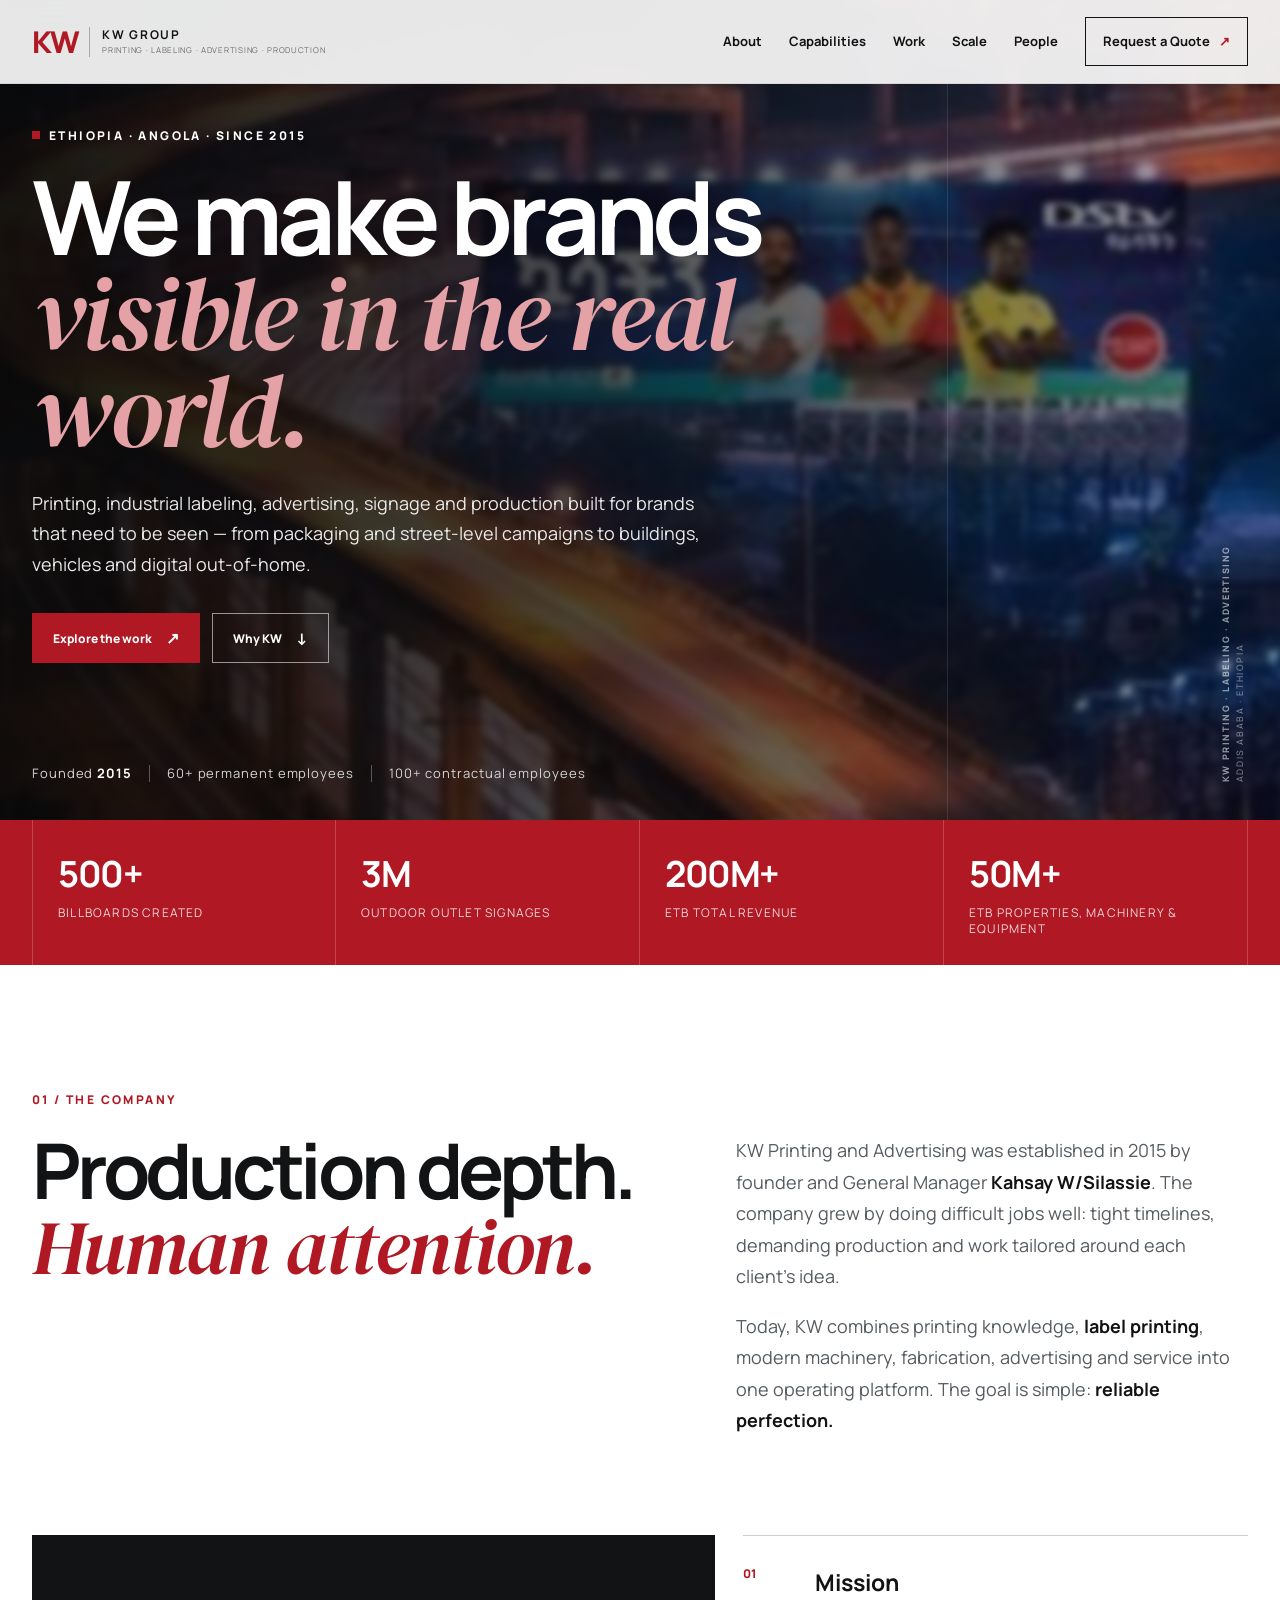
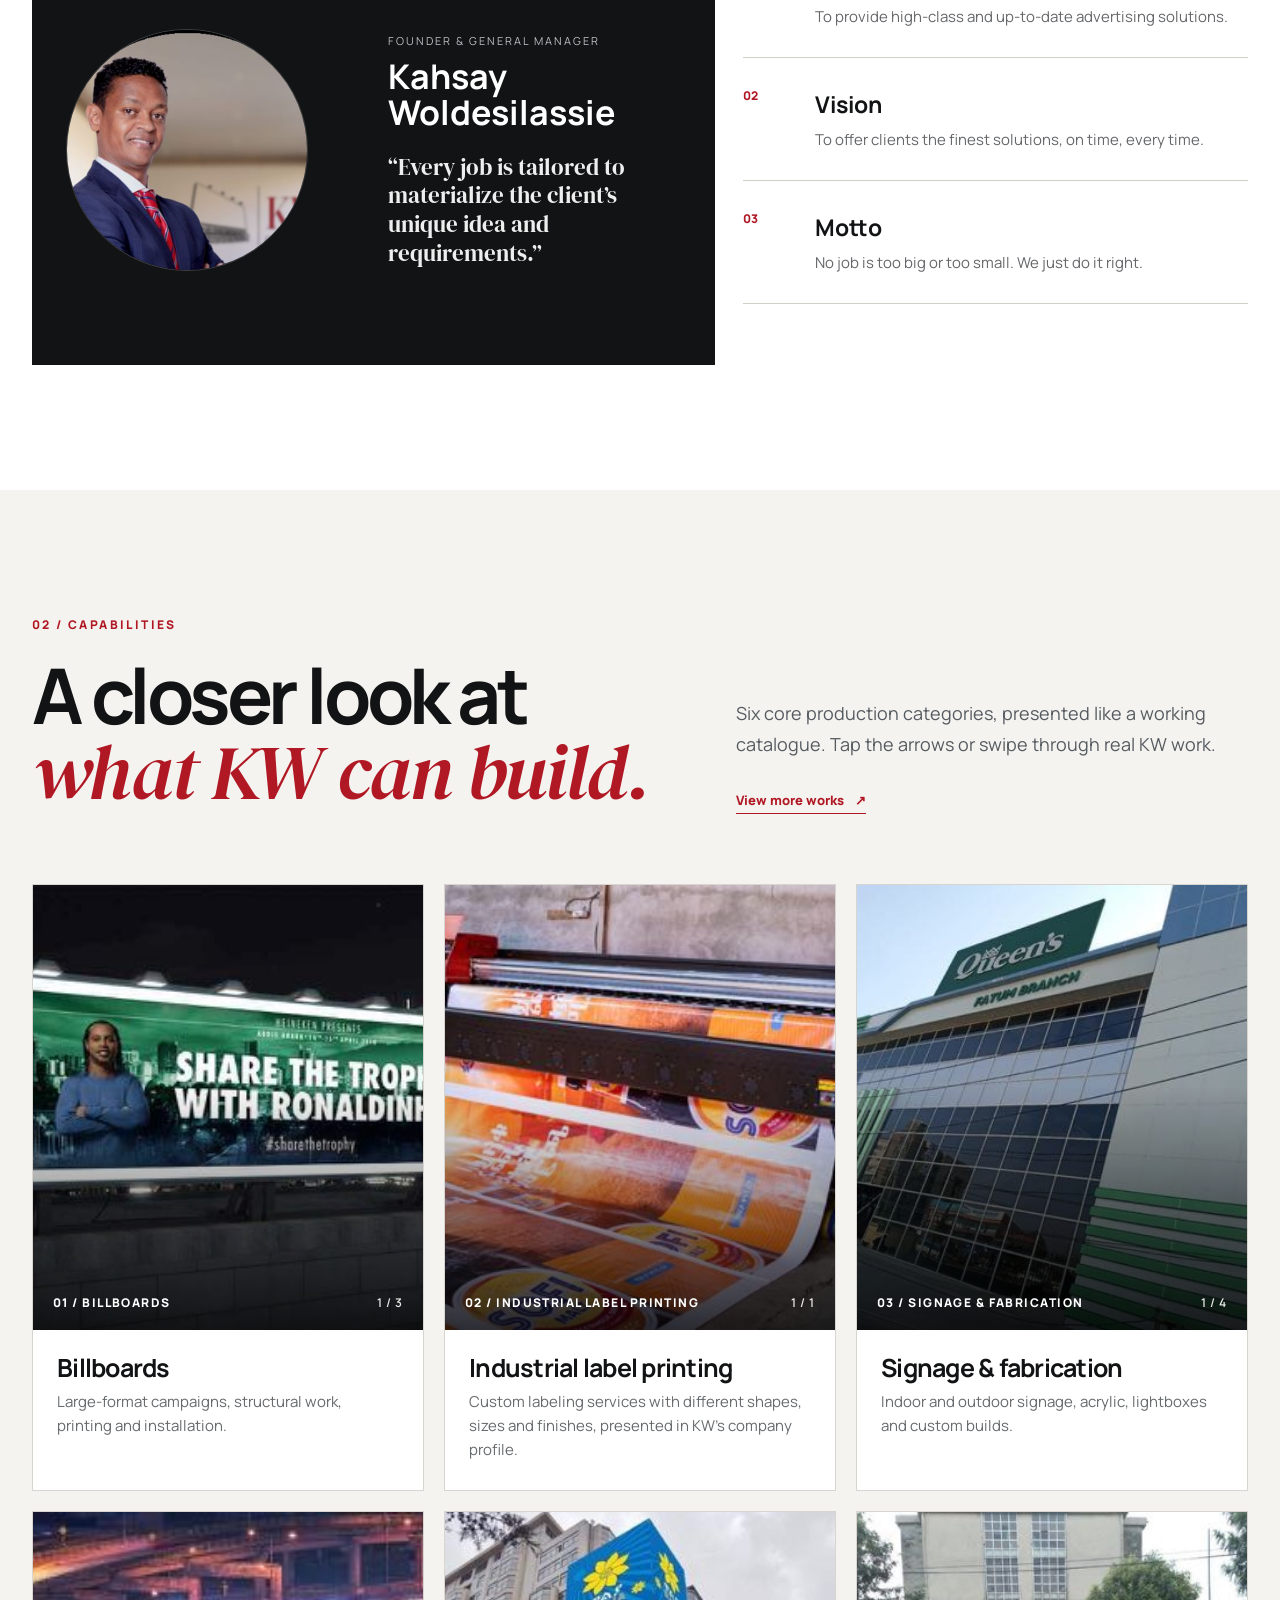
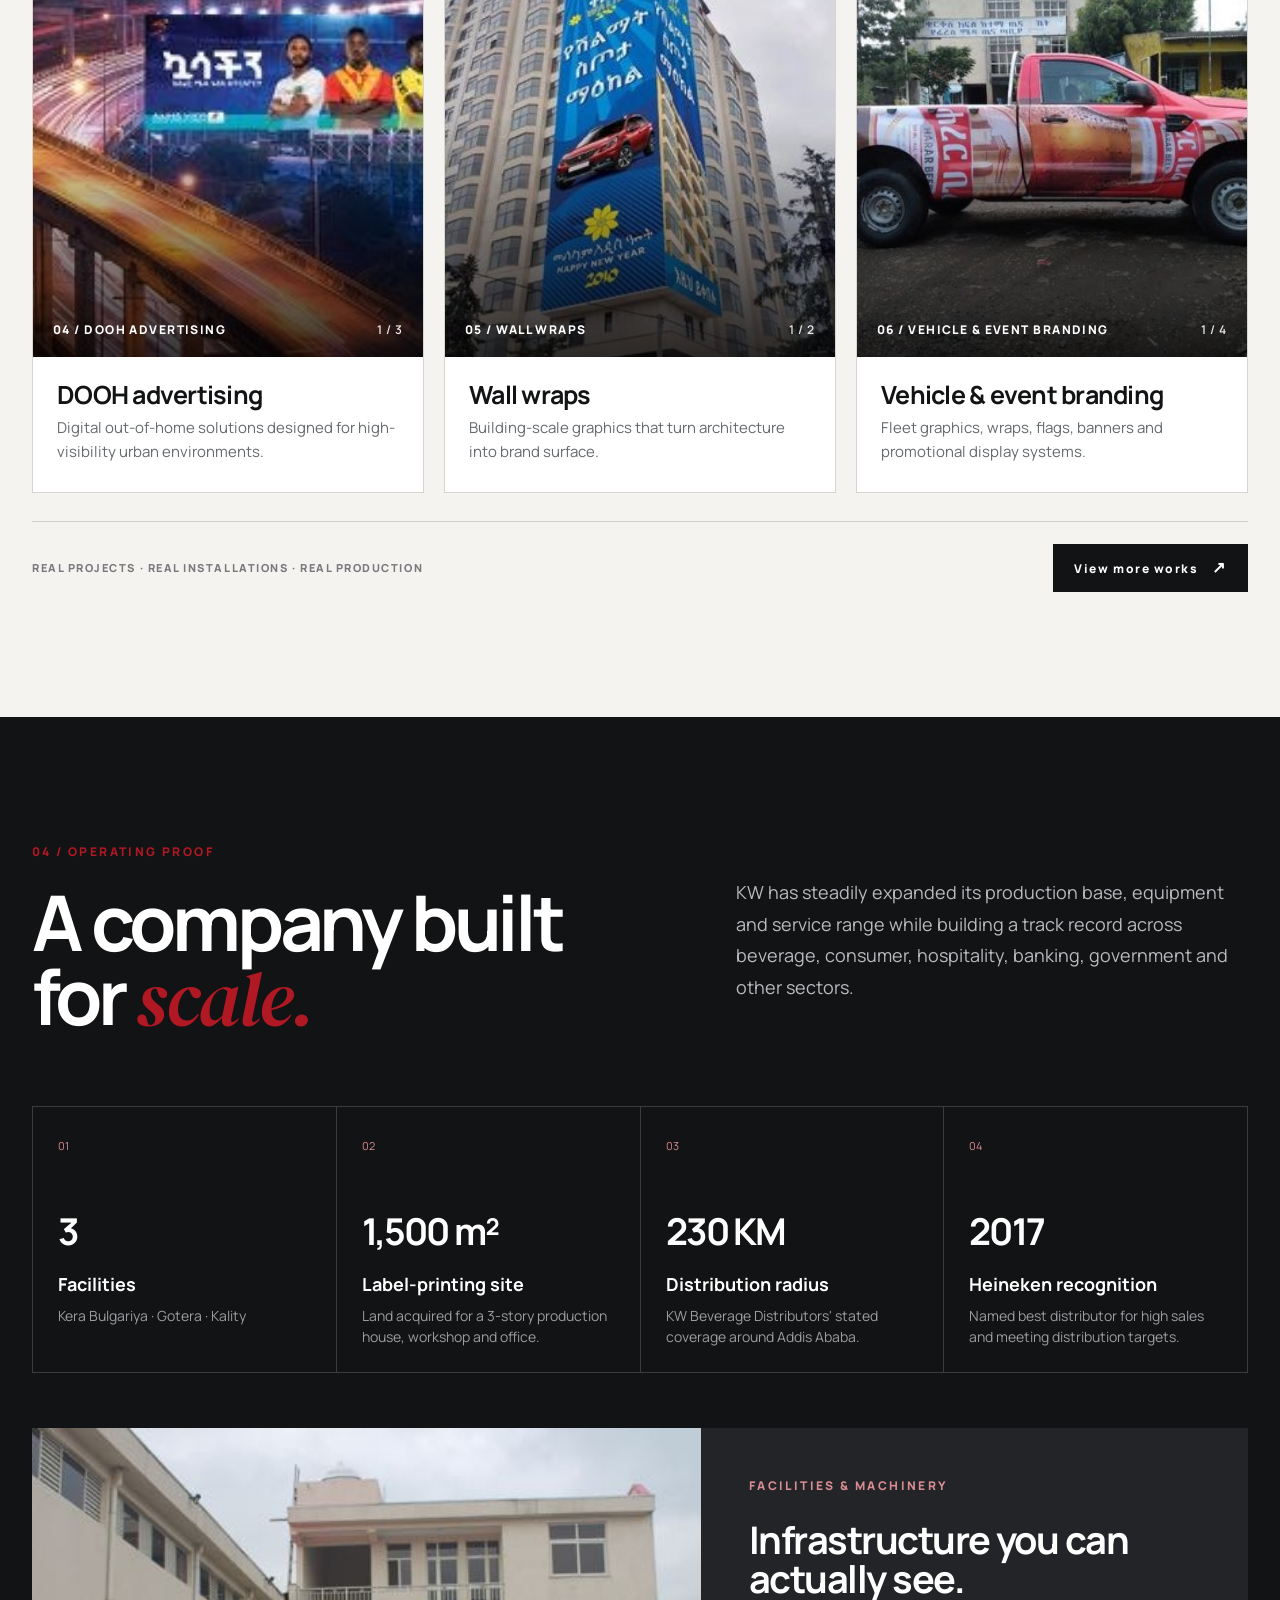
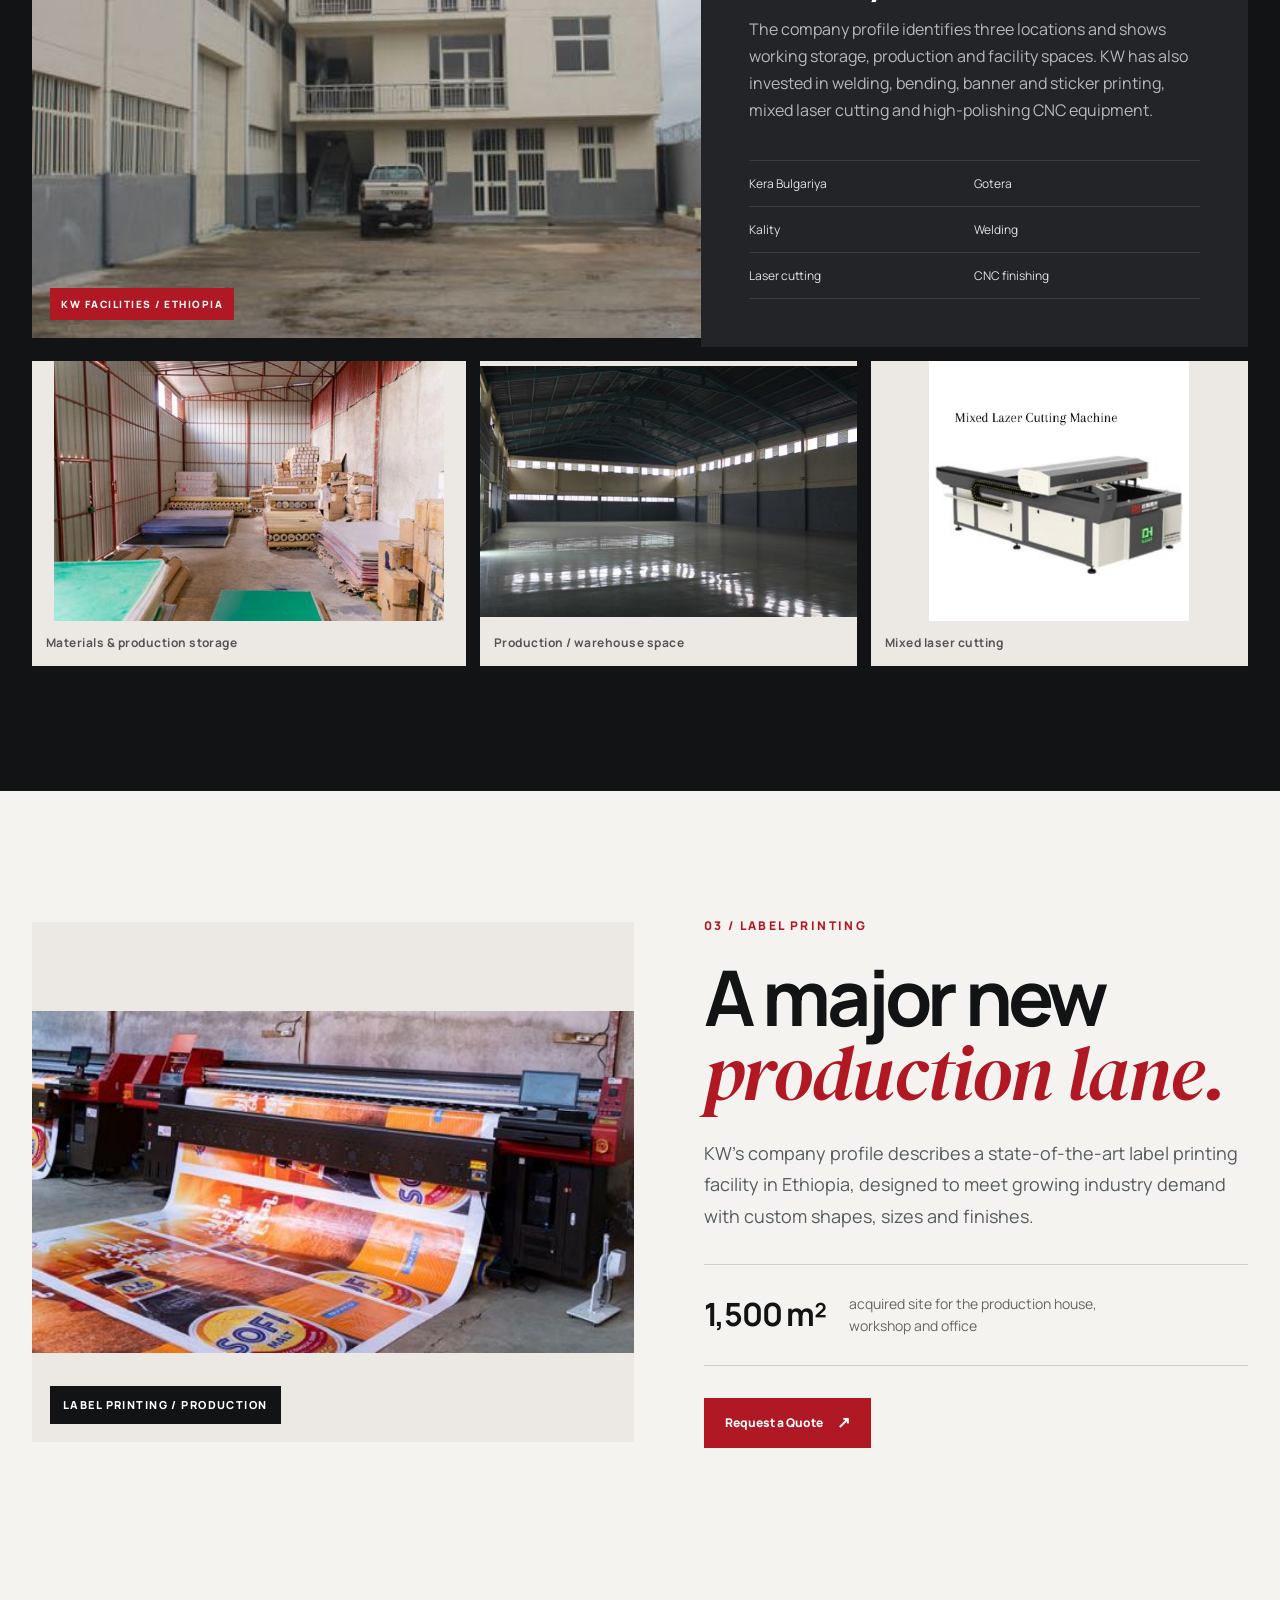
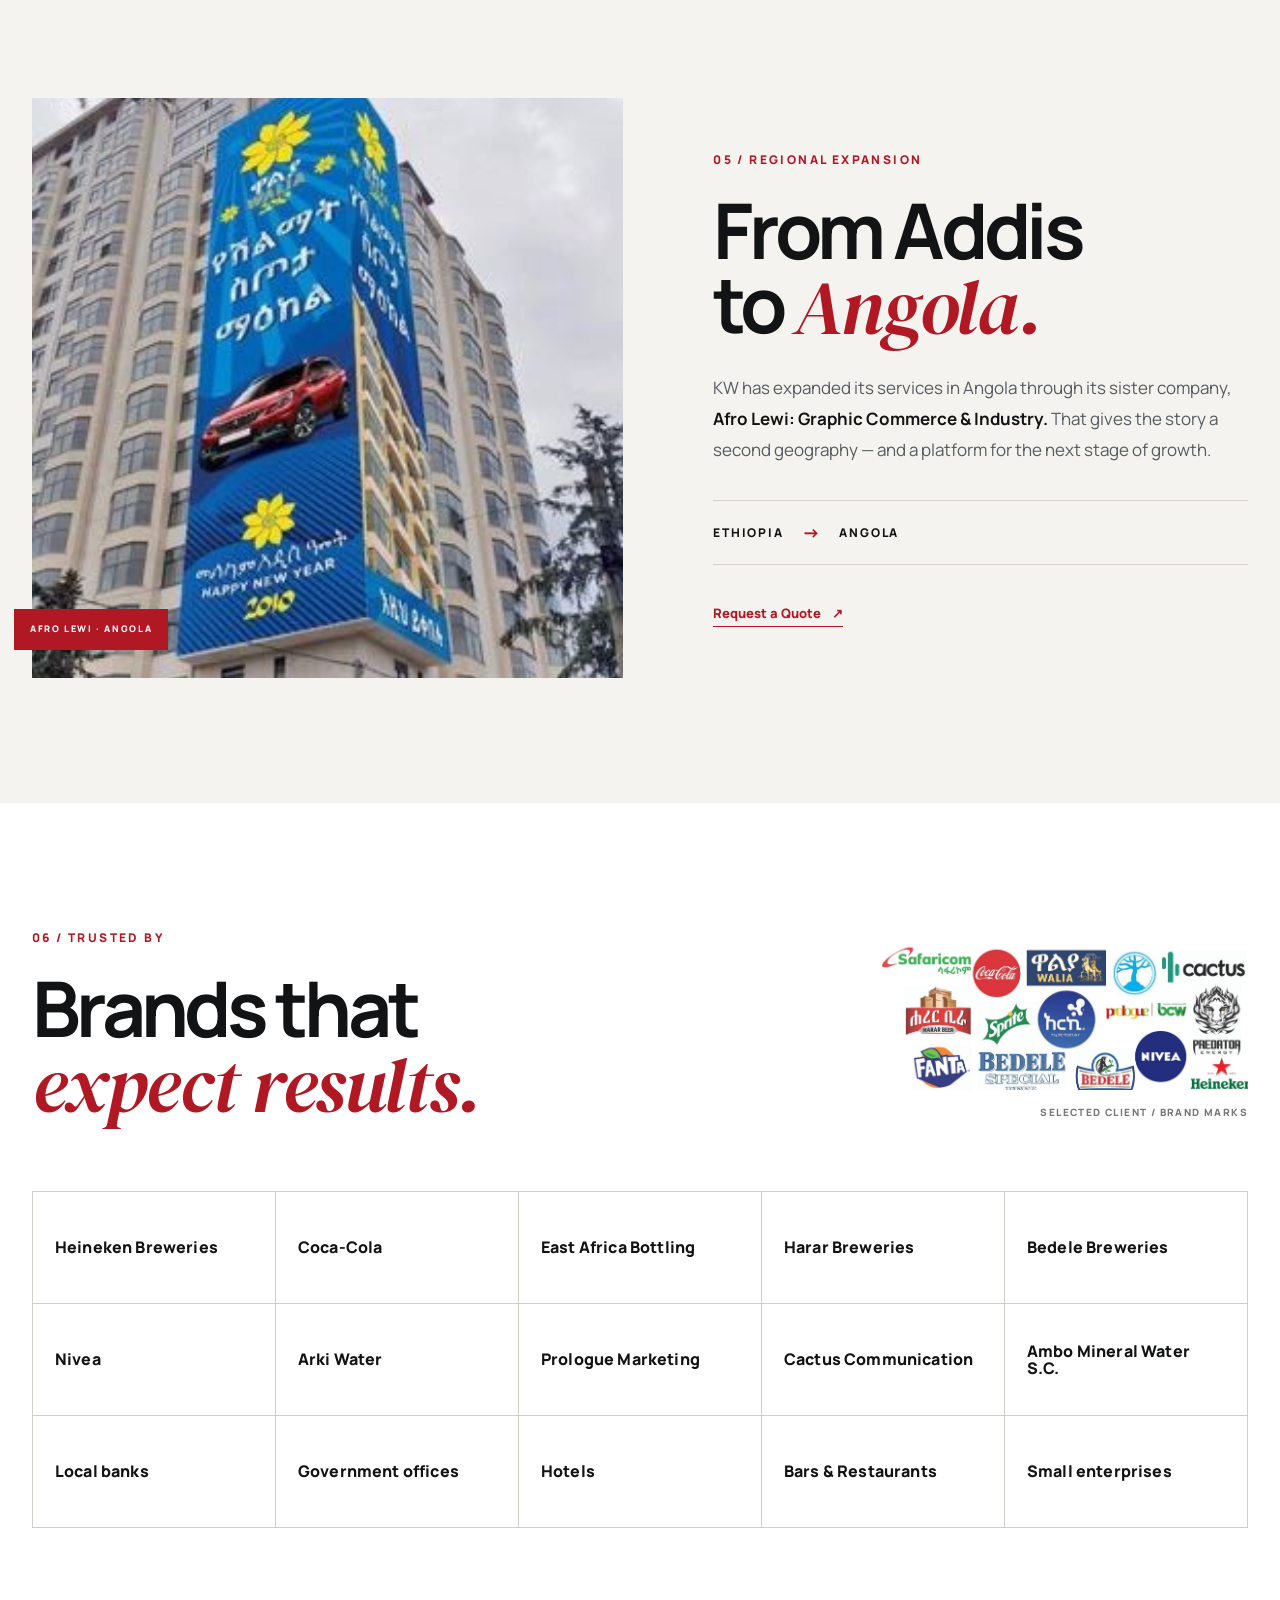
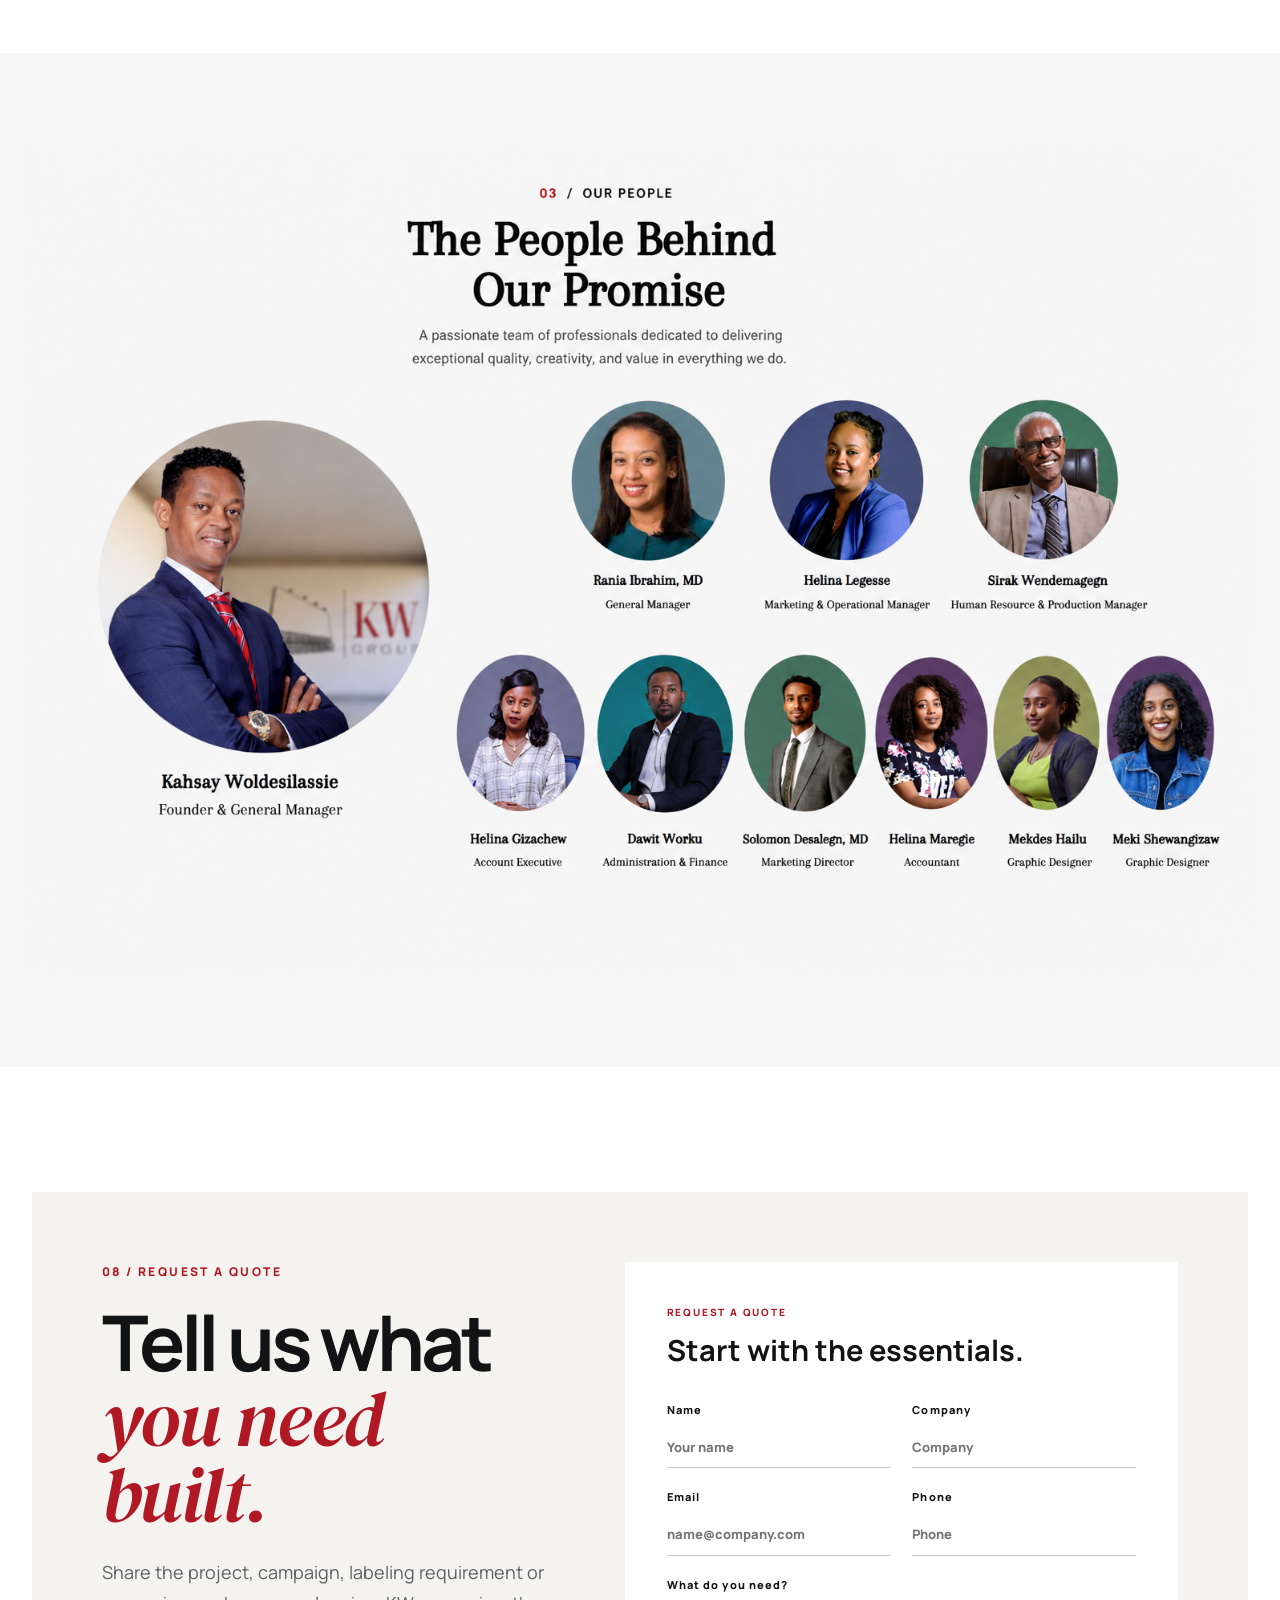
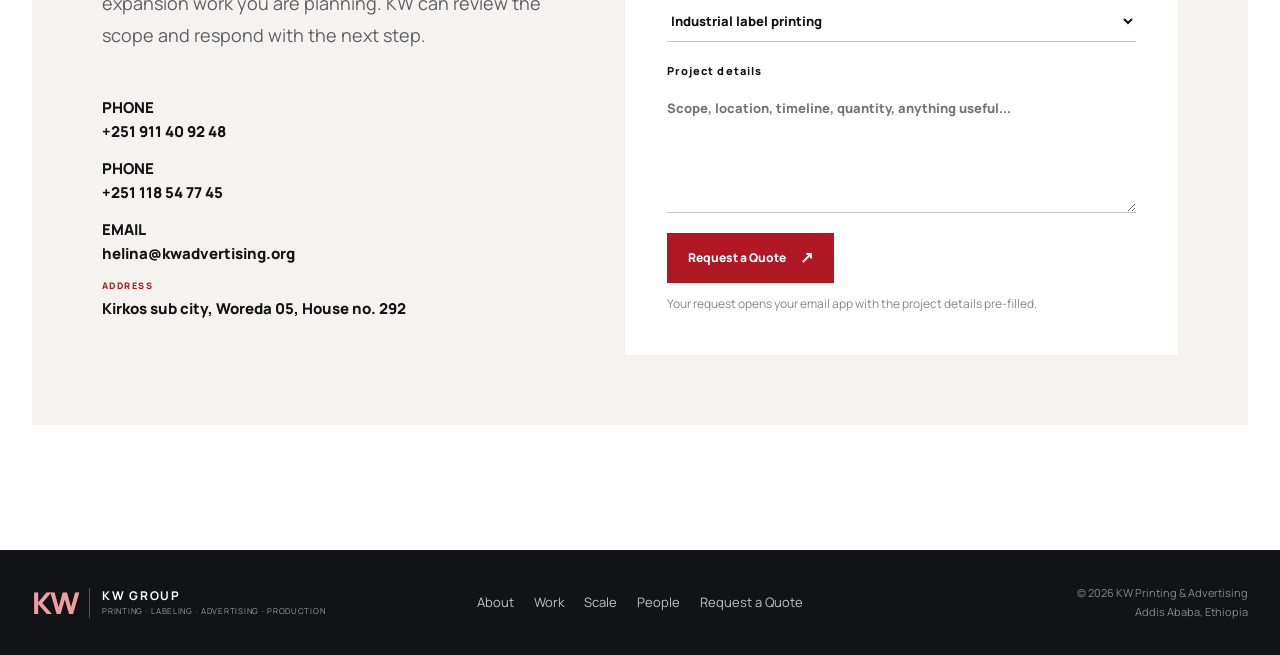
==== index.html @ 27d7ee46 "Add files via upload" ====
<!doctype html>
<html lang="en">
<head>
  <meta charset="utf-8"><meta name="viewport" content="width=device-width,initial-scale=1">
  <meta name="description" content="KW Group — printing, industrial label printing, advertising, signage, DOOH and production solutions since 2015, with operations in Ethiopia and expansion into Angola.">
  <title>KW Group — Printing, Labeling, Advertising & Production</title>
  <link rel="preconnect" href="https://fonts.googleapis.com"><link rel="preconnect" href="https://fonts.gstatic.com" crossorigin>
  <link href="https://fonts.googleapis.com/css2?family=DM+Serif+Display:ital@0;1&family=Manrope:wght@400;500;600;700;800&display=swap" rel="stylesheet">
  <link rel="stylesheet" href="styles.css">
</head>
<body>
<a class="skip" href="#main">Skip to content</a>
<header class="header" id="header"><div class="container header-inner">
  <a class="brand" href="#top" aria-label="KW Group home"><span class="brand-mark">KW</span><span class="brand-word"><b>KW GROUP</b><small>PRINTING · LABELING · ADVERTISING · PRODUCTION</small></span></a>
  <button class="menu-toggle" type="button" aria-label="Open menu" aria-expanded="false"><span></span><span></span></button>
  <nav class="nav" aria-label="Primary navigation"><a href="#about">About</a><a href="#services">Capabilities</a><a href="works.html">Work</a><a href="#scale">Scale</a><a href="#team">People</a><a href="#contact" class="nav-cta">Request a Quote <span>↗</span></a></nav>
</div></header>
<main id="main">
<section class="hero" id="top">
  <div class="hero-media"><img src="assets/images/portfolio/dooh-24-01.jpg" alt="KW digital out-of-home advertising installation"></div><div class="hero-shade"></div><div class="hero-lines" aria-hidden="true"></div>
  <div class="container hero-content"><div class="hero-kicker"><span class="red-dot"></span> ETHIOPIA · ANGOLA · SINCE 2015</div>
    <h1>We make brands<br><em>visible in the real world.</em></h1>
    <p class="hero-copy">Printing, industrial labeling, advertising, signage and production built for brands that need to be seen — from packaging and street-level campaigns to buildings, vehicles and digital out-of-home.</p>
    <div class="hero-actions"><a class="button button-red" href="works.html">Explore the work <span>↗</span></a><a class="button button-line" href="#about">Why KW <span>↓</span></a></div>
    <div class="hero-proof"><span>Founded <b>2015</b></span><i></i><span>60+ permanent employees</span><i></i><span>100+ contractual employees</span></div>
  </div><div class="hero-side-note">KW PRINTING · LABELING · ADVERTISING<br><span>ADDIS ABABA · ETHIOPIA</span></div>
</section>
<section class="trust-strip"><div class="container trust-grid"><div><strong>500+</strong><span>billboards created</span></div><div><strong>3M</strong><span>outdoor outlet signages</span></div><div><strong>200M+</strong><span>ETB total revenue</span></div><div><strong>50M+</strong><span>ETB properties, machinery & equipment</span></div></div></section>
<section class="section about" id="about"><div class="container">
  <div class="section-intro"><div><p class="eyebrow">01 / THE COMPANY</p><h2>Production depth.<br><em>Human attention.</em></h2></div><div class="intro-copy"><p>KW Printing and Advertising was established in 2015 by founder and General Manager <b>Kahsay W/Silassie</b>. The company grew by doing difficult jobs well: tight timelines, demanding production and work tailored around each client's idea.</p><p>Today, KW combines printing knowledge, <b>label printing</b>, modern machinery, fabrication, advertising and service into one operating platform. The goal is simple: <b>reliable perfection.</b></p></div></div>
  <div class="about-grid"><article class="founder-card"><div class="portrait-wrap founder-portrait"><img src="assets/images/team/kahsay-woldesilassie.jpg" alt="Kahsay Woldesilassie, Founder and General Manager"></div><div class="founder-meta"><span>FOUNDER & GENERAL MANAGER</span><h3>Kahsay Woldesilassie</h3><p>“Every job is tailored to materialize the client’s unique idea and requirements.”</p></div></article>
    <div class="principles"><div class="principle"><span>01</span><div><h3>Mission</h3><p>To provide high-class and up-to-date advertising solutions.</p></div></div><div class="principle"><span>02</span><div><h3>Vision</h3><p>To offer clients the finest solutions, on time, every time.</p></div></div><div class="principle"><span>03</span><div><h3>Motto</h3><p>No job is too big or too small. We just do it right.</p></div></div></div>
  </div>
</div></section>
<section class="section capabilities" id="services"><div class="container">
  <div class="section-intro"><div><p class="eyebrow">02 / CAPABILITIES</p><h2>A closer look at<br><em>what KW can build.</em></h2></div><div class="intro-copy catalog-intro"><p>Six core production categories, presented like a working catalogue. Tap the arrows or swipe through real KW work.</p><a class="text-link" href="works.html">View more works <span>↗</span></a></div></div>
  <div class="catalog-grid" id="catalog-grid"></div><div class="catalog-footer"><span>REAL PROJECTS · REAL INSTALLATIONS · REAL PRODUCTION</span><a class="button button-dark" href="works.html">View more works <span>↗</span></a></div>
</div></section>
<section class="section proof" id="scale"><div class="container">
  <div class="proof-top"><div><p class="eyebrow">04 / OPERATING PROOF</p><h2>A company built<br>for <em>scale.</em></h2></div><p class="proof-lead">KW has steadily expanded its production base, equipment and service range while building a track record across beverage, consumer, hospitality, banking, government and other sectors.</p></div>
  <div class="proof-grid"><article class="proof-card"><span>01</span><strong>3</strong><h3>Facilities</h3><p>Kera Bulgariya · Gotera · Kality</p></article><article class="proof-card"><span>02</span><strong>1,500 m²</strong><h3>Label-printing site</h3><p>Land acquired for a 3-story production house, workshop and office.</p></article><article class="proof-card"><span>03</span><strong>230 KM</strong><h3>Distribution radius</h3><p>KW Beverage Distributors' stated coverage around Addis Ababa.</p></article><article class="proof-card"><span>04</span><strong>2017</strong><h3>Heineken recognition</h3><p>Named best distributor for high sales and meeting distribution targets.</p></article></div>
  <div class="facility-showcase"><div class="facility-main"><img src="assets/images/source_clean/facility-building.jpg" alt="KW facility building"><div class="image-label">KW FACILITIES / ETHIOPIA</div></div><div class="facility-copy"><p class="eyebrow">FACILITIES & MACHINERY</p><h3>Infrastructure you can actually see.</h3><p>The company profile identifies three locations and shows working storage, production and facility spaces. KW has also invested in welding, bending, banner and sticker printing, mixed laser cutting and high-polishing CNC equipment.</p><div class="machine-list"><span>Kera Bulgariya</span><span>Gotera</span><span>Kality</span><span>Welding</span><span>Laser cutting</span><span>CNC finishing</span></div></div></div>
  <div class="facility-gallery"><figure><img src="assets/images/source_clean/facility-materials.jpg" alt="KW facility materials and production storage"><figcaption>Materials & production storage</figcaption></figure><figure><img src="assets/images/source_clean/facility-warehouse.jpg" alt="KW production warehouse interior"><figcaption>Production / warehouse space</figcaption></figure><figure><img src="assets/images/facilities/machine-5.jpg" alt="KW mixed laser cutting machine"><figcaption>Mixed laser cutting</figcaption></figure></div>
</div></section>
<section class="section label-feature"><div class="container label-feature-grid"><div class="label-image"><img src="assets/images/source_clean/label-printing.jpg" alt="Label printing production shown in KW company profile"><span>LABEL PRINTING / PRODUCTION</span></div><div class="label-copy"><p class="eyebrow">03 / LABEL PRINTING</p><h2>A major new<br><em>production lane.</em></h2><p>KW's company profile describes a state-of-the-art label printing facility in Ethiopia, designed to meet growing industry demand with custom shapes, sizes and finishes.</p><div class="label-proof"><strong>1,500 m²</strong><span>acquired site for the production house, workshop and office</span></div><a class="button button-red" href="#contact">Request a Quote <span>↗</span></a></div></div></section>
<section class="section expansion"><div class="container expansion-grid"><div class="expansion-image"><img src="assets/images/portfolio/wall-wrap-20-01.jpg" alt="Large-scale branded building installation"><span class="floating-tag">AFRO LEWI · ANGOLA</span></div><div class="expansion-copy"><p class="eyebrow">05 / REGIONAL EXPANSION</p><h2>From Addis<br>to <em>Angola.</em></h2><p>KW has expanded its services in Angola through its sister company, <b>Afro Lewi: Graphic Commerce & Industry.</b> That gives the story a second geography — and a platform for the next stage of growth.</p><div class="expansion-line"><span>ETHIOPIA</span><i>→</i><span>ANGOLA</span></div><a class="text-link" href="#contact">Request a Quote <span>↗</span></a></div></div></section>
<section class="section clients"><div class="container"><div class="client-head"><div><p class="eyebrow">06 / TRUSTED BY</p><h2>Brands that<br><em>expect results.</em></h2></div><div class="client-head-logos"><img src="assets/images/source/client-logos.jpg" alt="Selected client logos reproduced from KW company profile"><span>SELECTED CLIENT / BRAND MARKS</span></div></div><div class="client-grid"><span>Heineken Breweries</span><span>Coca-Cola</span><span>East Africa Bottling</span><span>Harar Breweries</span><span>Bedele Breweries</span><span>Nivea</span><span>Arki Water</span><span>Prologue Marketing</span><span>Cactus Communication</span><span>Ambo Mineral Water S.C.</span><span>Local banks</span><span>Government offices</span><span>Hotels</span><span>Bars & Restaurants</span><span>Small enterprises</span></div></div></section>
<section class="section team team-exact" id="team"><div class="container"><div class="team-exact-frame"><img src="assets/images/our-people-exact.png" alt="Our People Behind Our Promise — Kahsay Woldesilassie, Rania Ibrahim, Helina Legesse, Sirak Wendemagegn, Helina Gizachew, Dawit Worku, Solomon Desalegn, Helina Maregie, Mekdes Hailu and Meki Shewangizaw with their roles." loading="lazy"></div><div class="sr-only"><h2>Our People Behind Our Promise</h2><p>A passionate team of professionals dedicated to delivering exceptional quality, creativity, and value in everything we do.</p><ul><li>Kahsay Woldesilassie — Founder &amp; General Manager</li><li>Rania Ibrahim, MD — General Manager</li><li>Helina Legesse — Marketing &amp; Operational Manager</li><li>Sirak Wendemagegn — Human Resource &amp; Production Manager</li><li>Helina Gizachew — Account Executive</li><li>Dawit Worku — Administration &amp; Finance</li><li>Solomon Desalegn, MD — Marketing Director</li><li>Helina Maregie — Accountant</li><li>Mekdes Hailu — Graphic Designer</li><li>Meki Shewangizaw — Graphic Designer</li></ul></div></div></section>
<section class="section contact" id="contact"><div class="container contact-panel"><div class="contact-copy"><p class="eyebrow">08 / REQUEST A QUOTE</p><h2>Tell us what<br><em>you need built.</em></h2><p>Share the project, campaign, labeling requirement or expansion work you are planning. KW can review the scope and respond with the next step.</p><div class="contact-details"><a href="tel:+251911409248"><span>PHONE</span>+251 911 40 92 48</a><a href="tel:+251118547745"><span>PHONE</span>+251 118 54 77 45</a><a href="mailto:helina@kwadvertising.org"><span>EMAIL</span>helina@kwadvertising.org</a><span><span>ADDRESS</span>Kirkos sub city, Woreda 05, House no. 292</span></div></div>
<form id="quote-form"><div class="form-title"><span>REQUEST A QUOTE</span><strong>Start with the essentials.</strong></div><div class="form-row"><label>Name<input name="name" required autocomplete="name" placeholder="Your name"></label><label>Company<input name="company" placeholder="Company"></label></div><div class="form-row"><label>Email<input type="email" name="email" required autocomplete="email" placeholder="name@company.com"></label><label>Phone<input name="phone" placeholder="Phone"></label></div><label>What do you need?<select name="service"><option>Industrial label printing</option><option>Billboard / large-format campaign</option><option>Signage / fabrication</option><option>Vehicle branding</option><option>DOOH advertising</option><option>Event / promotional branding</option><option>Other</option></select></label><label>Project details<textarea name="message" required rows="5" placeholder="Scope, location, timeline, quantity, anything useful..."></textarea></label><button class="button button-red" type="submit">Request a Quote <span>↗</span></button><p class="form-note">Your request opens your email app with the project details pre-filled.</p></form>
</div></section>
</main>
<footer class="footer"><div class="container footer-inner"><a class="brand" href="#top"><span class="brand-mark">KW</span><span class="brand-word"><b>KW GROUP</b><small>PRINTING · LABELING · ADVERTISING · PRODUCTION</small></span></a><div class="footer-links"><a href="#about">About</a><a href="works.html">Work</a><a href="#scale">Scale</a><a href="#team">People</a><a href="#contact">Request a Quote</a></div><div class="footer-note">© <span id="year"></span> KW Printing & Advertising<br>Addis Ababa, Ethiopia</div></div></footer>
<div class="lightbox" id="lightbox" aria-hidden="true"><button type="button" aria-label="Close image">×</button><img alt=""></div><script src="script.js"></script>
</body></html>
---- styles.css ----
:root{--red:#b01824;--red-dark:#850f18;--ink:#121314;--ink-2:#1b1d20;--paper:#f5f3f0;--paper-2:#ece9e5;--white:#fff;--muted:#73757a;--line:#d9d6d1;--serif:'DM Serif Display',Georgia,serif;--sans:'Manrope',Arial,sans-serif;--max:1240px;--ease:cubic-bezier(.2,.75,.25,1)}*{box-sizing:border-box}html{scroll-behavior:smooth}body{margin:0;color:var(--ink);font-family:var(--sans);background:#fff;line-height:1.6;-webkit-font-smoothing:antialiased}body.lock{overflow:hidden}a{text-decoration:none;color:inherit}button,input,textarea,select{font:inherit}img{display:block;width:100%;max-width:100%}.container{width:min(var(--max),calc(100% - 64px));margin:auto}.skip{position:fixed;left:12px;top:12px;background:#fff;color:#111;padding:10px 14px;z-index:1000;transform:translateY(-150%)}.skip:focus{transform:none}.header{position:fixed;z-index:100;inset:0 0 auto;height:84px;background:rgba(255,255,255,.9);backdrop-filter:blur(18px);border-bottom:1px solid rgba(18,19,20,.08);transition:.3s}.header.scrolled{box-shadow:0 12px 40px rgba(0,0,0,.07)}.header-inner{height:100%;display:flex;align-items:center;justify-content:space-between}.brand{display:flex;align-items:center;gap:12px}.brand-mark{font-size:30px;font-weight:800;letter-spacing:-.08em;color:var(--red);padding-right:12px;border-right:1px solid #aaa;line-height:1}.brand-word{display:flex;flex-direction:column;line-height:1.05;gap:5px}.brand-word b{font-size:11px;letter-spacing:.14em}.brand-word small{font-size:7px;letter-spacing:.11em;color:#6b6d70}.nav{display:flex;align-items:center;gap:27px;font-size:12px;font-weight:700}.nav a{transition:.2s}.nav a:hover{color:var(--red)}.nav-cta{border:1px solid var(--ink);padding:12px 15px}.nav-cta span{color:var(--red);margin-left:6px}.menu-toggle{display:none;border:0;background:transparent;width:40px;height:40px;position:relative}.menu-toggle span{position:absolute;width:23px;height:2px;background:var(--ink);left:8px;transition:.25s}.menu-toggle span:first-child{top:15px}.menu-toggle span:last-child{top:23px}.menu-toggle.open span:first-child{transform:translateY(4px) rotate(45deg)}.menu-toggle.open span:last-child{transform:translateY(-4px) rotate(-45deg)}
.hero{min-height:820px;position:relative;color:#fff;display:flex;align-items:center;overflow:hidden;background:#111}.hero-media,.hero-shade,.hero-lines{position:absolute;inset:0}.hero-media img{height:100%;object-fit:cover;object-position:center}.hero-shade{background:linear-gradient(90deg,rgba(7,8,9,.9) 0%,rgba(7,8,9,.65) 45%,rgba(7,8,9,.22) 100%)}.hero-lines{opacity:.2;background:linear-gradient(90deg,transparent 0 74%,rgba(255,255,255,.5) 74% 74.1%,transparent 74.1%)}.hero-content{position:relative;padding-top:90px}.hero-kicker,.eyebrow{font-size:10px;font-weight:800;letter-spacing:.2em}.hero-kicker{display:flex;align-items:center;gap:9px;margin-bottom:24px}.red-dot{width:8px;height:8px;background:var(--red);display:inline-block}.hero h1{font-size:clamp(58px,8vw,112px);letter-spacing:-.055em;line-height:.92;max-width:940px;margin:0}.hero h1 em,.section h2 em{font-family:var(--serif);font-weight:400;color:#e4a1a6;letter-spacing:-.02em}.hero-copy{max-width:650px;font-size:17px;color:#e9e9e9;margin:30px 0 0;line-height:1.7}.hero-actions{display:flex;gap:12px;margin-top:34px}.button{display:inline-flex;align-items:center;justify-content:center;gap:14px;min-height:50px;padding:0 20px;border:1px solid transparent;font-size:12px;font-weight:800;cursor:pointer}.button span{font-size:16px}.button-red{background:var(--red);color:#fff}.button-red:hover{background:var(--red-dark)}.button-line{border-color:rgba(255,255,255,.55);color:#fff}.button-line:hover{border-color:#fff;background:rgba(255,255,255,.08)}.hero-proof{display:flex;align-items:center;gap:17px;margin-top:100px;font-size:10px;letter-spacing:.07em;color:#d5d5d5}.hero-proof b{color:#fff}.hero-proof i{width:1px;height:17px;background:rgba(255,255,255,.3)}.hero-side-note{position:absolute;right:32px;bottom:38px;writing-mode:vertical-rl;transform:rotate(180deg);font-size:9px;letter-spacing:.18em;font-weight:800;opacity:.55}.hero-side-note span{font-weight:500;opacity:.8}.trust-strip{background:var(--red);color:#fff}.trust-grid{display:grid;grid-template-columns:repeat(4,1fr)}.trust-grid>div{padding:25px 25px 27px;border-right:1px solid rgba(255,255,255,.2)}.trust-grid>div:first-child{border-left:1px solid rgba(255,255,255,.2)}.trust-grid strong{display:block;font-size:32px;letter-spacing:-.04em}.trust-grid span{display:block;font-size:9px;text-transform:uppercase;letter-spacing:.1em;color:#f1d7d9;line-height:1.4;margin-top:2px}
.section{padding:125px 0}.section-intro,.work-head,.proof-top,.team-head,.client-head{display:grid;grid-template-columns:1fr .82fr;gap:100px;align-items:start}.eyebrow{color:var(--red);margin:0 0 24px}.section h2{font-size:clamp(48px,6vw,82px);line-height:.96;letter-spacing:-.055em;margin:0}.section h2 em{color:var(--red)}.intro-copy,.section-lead,.work-copy,.proof-lead,.team-head>p,.client-head>p{font-size:16px;color:#555b60;line-height:1.75;max-width:570px;margin:0}.intro-copy p:first-child{margin-top:45px}.intro-copy b{color:var(--ink)}.about{background:#fff}.about-grid{display:grid;grid-template-columns:1.15fr .85fr;gap:28px;margin-top:80px}.founder-card{background:var(--ink);color:#fff;display:grid;grid-template-columns:.9fr 1.1fr;min-height:410px}.portrait-wrap{min-height:100%;overflow:hidden;background:#26292d;display:flex;align-items:center;justify-content:center}.portrait-wrap img{height:100%;object-fit:cover;object-position:center top}.founder-meta{padding:48px 42px;display:flex;flex-direction:column;justify-content:flex-end}.founder-meta>span{font-size:9px;letter-spacing:.18em;color:#b9bdc0}.founder-meta h3{font-size:30px;line-height:1.05;margin:10px 0 22px}.founder-meta p{font-family:var(--serif);font-size:22px;line-height:1.25;color:#eee;margin:0}.principles{border-top:1px solid var(--line)}.principle{display:grid;grid-template-columns:52px 1fr;gap:20px;padding:28px 0;border-bottom:1px solid var(--line)}.principle>span{font-size:11px;color:var(--red);font-weight:800}.principle h3{font-size:22px;margin:0 0 5px}.principle p{margin:0;color:#65676a;font-size:13px;line-height:1.6}
.capabilities{background:var(--paper)}.capability-grid{display:grid;grid-template-columns:repeat(4,1fr);margin-top:70px;border-top:1px solid #d3d0cb;border-left:1px solid #d3d0cb}.cap-card{position:relative;min-height:260px;padding:29px 28px 32px;border-right:1px solid #d3d0cb;border-bottom:1px solid #d3d0cb;background:rgba(255,255,255,.3);transition:transform .3s var(--ease),background .3s}.cap-card:hover{background:#fff;transform:translateY(-4px)}.cap-card.cap-feature{background:#fff}.cap-card.cap-dark{background:var(--ink);color:#fff;border-color:#333}.cap-card.cap-dark p{color:#b8babe}.cap-no{font-size:10px;font-weight:800;color:var(--red)}.cap-card h3{font-size:27px;line-height:1.05;letter-spacing:-.035em;margin:55px 0 15px}.cap-card p{font-size:12px;color:#686a6d;line-height:1.6;max-width:245px}.cap-arrow{position:absolute;right:25px;bottom:23px;color:var(--red);font-size:20px}
.work{background:#fff}.work-head{margin-bottom:45px}.work-copy{padding-top:35px}.work-copy p:first-child{font-weight:800;color:var(--ink);margin:0 0 10px}.work-copy .muted{font-size:12px}.filters{display:flex;gap:7px;flex-wrap:wrap;margin-bottom:26px}.filters button{border:1px solid #d3d0cc;background:#fff;padding:9px 13px;font-size:10px;font-weight:800;cursor:pointer}.filters button.active,.filters button:hover{background:var(--ink);color:#fff;border-color:var(--ink)}.work-grid{display:grid;grid-template-columns:repeat(12,1fr);grid-auto-rows:245px;gap:12px}.work-item{position:relative;overflow:hidden;background:#ddd;grid-column:span 4;margin:0;cursor:pointer}.work-item.wide{grid-column:span 8}.work-item.tall{grid-row:span 2}.work-item.hidden{display:none}.work-item img{height:100%;object-fit:cover;transition:transform .6s var(--ease)}.work-item:hover img{transform:scale(1.045)}.work-item:after{content:"";position:absolute;inset:55% 0 0;background:linear-gradient(transparent,rgba(0,0,0,.72));opacity:.8}.work-caption{position:absolute;z-index:2;left:18px;right:18px;bottom:16px;color:#fff;display:flex;justify-content:space-between;align-items:end}.work-caption span:first-child{font-size:10px;font-weight:800;letter-spacing:.13em;text-transform:uppercase}.work-caption span:last-child{font-size:18px;color:#fff}
.proof{background:var(--ink);color:#fff}.proof-top{margin-bottom:70px}.proof-lead{color:#b9babe;padding-top:35px}.proof-grid{display:grid;grid-template-columns:repeat(4,1fr);border-top:1px solid #393b3e;border-left:1px solid #393b3e}.proof-card{min-height:225px;padding:25px;border-right:1px solid #393b3e;border-bottom:1px solid #393b3e}.proof-card span{font-size:10px;color:#d98c92}.proof-card strong{display:block;font-size:37px;letter-spacing:-.05em;margin:45px 0 8px}.proof-card h3{font-size:15px;margin:0}.proof-card p{font-size:11px;color:#9b9da0;line-height:1.5;margin:7px 0 0}.facility-showcase{display:grid;grid-template-columns:1.1fr .9fr;margin-top:12px}.facility-main{height:510px;position:relative;overflow:hidden}.facility-main img{height:100%;object-fit:cover}.image-label{position:absolute;bottom:18px;left:18px;background:var(--red);padding:8px 11px;font-size:9px;letter-spacing:.15em;font-weight:800}.facility-copy{background:#222427;padding:55px}.facility-copy .eyebrow{color:#d98c92}.facility-copy h3{font-size:39px;line-height:1.03;letter-spacing:-.04em;margin:0 0 18px}.facility-copy>p:not(.eyebrow){color:#b7b8bb;font-size:13px;line-height:1.7}.machine-list{display:grid;grid-template-columns:1fr 1fr;margin-top:35px;border-top:1px solid #3a3c3f}.machine-list span{padding:13px 0;border-bottom:1px solid #3a3c3f;font-size:10px;color:#e0e1e2}
.expansion{background:var(--paper)}.expansion-grid{display:grid;grid-template-columns:1.05fr .95fr;gap:90px;align-items:center}.expansion-image{height:580px;position:relative}.expansion-image img{height:100%;object-fit:cover}.floating-tag{position:absolute;left:-18px;bottom:28px;background:var(--red);color:#fff;padding:13px 16px;font-size:9px;font-weight:800;letter-spacing:.18em}.expansion-copy h2{margin-bottom:30px}.expansion-copy>p:not(.eyebrow){font-size:16px;color:#555b60;line-height:1.8;max-width:520px}.expansion-copy b{color:var(--ink)}.expansion-line{display:flex;align-items:center;gap:18px;margin:35px 0;border-top:1px solid #d3d0cb;border-bottom:1px solid #d3d0cb;padding:17px 0;font-size:10px;font-weight:800;letter-spacing:.15em}.expansion-line i{color:var(--red);font-size:18px;font-style:normal}.text-link{font-size:11px;font-weight:800;color:var(--red);border-bottom:1px solid var(--red);padding-bottom:4px}.text-link span{margin-left:8px}
.clients{background:#fff}.client-head{margin-bottom:70px}.client-head>p{padding-top:38px;font-size:13px}.client-grid{display:grid;grid-template-columns:repeat(5,1fr);border-top:1px solid var(--line);border-left:1px solid var(--line)}.client-grid span{min-height:125px;padding:25px;border-right:1px solid var(--line);border-bottom:1px solid var(--line);display:flex;align-items:center;font-size:16px;font-weight:800;line-height:1.05;letter-spacing:.01em}.client-grid small{font-size:8px;letter-spacing:.14em;color:#8a8b8e}.team{background:var(--paper)}.team-head{margin-bottom:70px}.team-head>p{padding-top:35px}.team-grid{display:grid;grid-template-columns:repeat(4,1fr);gap:12px}.team-card{background:#fff;min-width:0}.team-card.featured{grid-column:span 2;grid-row:span 2;display:grid;grid-template-columns:1fr 1fr}.team-photo{height:275px;background:#d8d5d1;overflow:hidden;display:flex;align-items:flex-start;justify-content:center}.team-card.featured .team-photo{height:100%;min-height:560px}.team-photo img{height:100%;width:100%;object-fit:cover;object-position:center top}.team-card h3{font-size:15px;margin:17px 18px 4px;line-height:1.2}.team-card p{font-size:10px;color:#77797c;margin:0 18px 20px;line-height:1.4}.team-card.featured h3{font-size:25px;margin:0}.team-card.featured p{font-size:11px;margin:8px 0 0}.team-card.featured>div:last-child{padding:36px;display:flex;justify-content:flex-end;flex-direction:column}
.contact{background:#fff}.contact-panel{display:grid;grid-template-columns:.9fr 1.1fr;gap:70px;background:var(--paper);padding:70px}.contact-copy h2{margin-bottom:25px}.contact-copy>p:not(.eyebrow){color:#5d6064;max-width:480px;line-height:1.75}.contact-details{display:flex;flex-direction:column;gap:13px;margin-top:45px}.contact-details a,.contact-details>span{font-size:13px;font-weight:800}.contact-details span span{display:block;font-size:8px;letter-spacing:.16em;color:var(--red);margin-bottom:3px}.contact-details a>span{display:block}.contact-panel form{background:#fff;padding:42px}.form-title{display:flex;flex-direction:column;gap:7px;margin-bottom:28px}.form-title span{font-size:9px;letter-spacing:.18em;font-weight:800;color:var(--red)}.form-title strong{font-size:25px}.form-row{display:grid;grid-template-columns:1fr 1fr;gap:22px}label{display:flex;flex-direction:column;gap:8px;font-size:9px;font-weight:800;letter-spacing:.1em;margin-bottom:20px}input,select,textarea{width:100%;border:0;border-bottom:1px solid #c8c7c4;background:transparent;padding:10px 0;outline:0;color:var(--ink);font-size:13px;letter-spacing:0}textarea{resize:vertical;min-height:120px}input:focus,select:focus,textarea:focus{border-color:var(--red)}.form-note{font-size:9px;color:#888;margin:12px 0 0}.footer{background:var(--ink);color:#fff;padding:34px 0}.footer-inner{display:grid;grid-template-columns:1fr auto 1fr;align-items:center;gap:30px}.footer .brand-mark{color:#ef9ca2;border-color:#555}.footer .brand-word b{color:#fff}.footer .brand-word small{color:#9c9da0}.footer-links{display:flex;gap:20px;font-size:10px;color:#bfc0c2}.footer-note{text-align:right;color:#85878a;font-size:9px;line-height:1.7}.lightbox{position:fixed;inset:0;background:rgba(7,8,9,.95);z-index:200;display:none;align-items:center;justify-content:center;padding:35px}.lightbox.open{display:flex}.lightbox img{max-width:92vw;max-height:90vh;width:auto;object-fit:contain}.lightbox button{position:absolute;right:20px;top:10px;color:#fff;background:none;border:0;font-size:45px;cursor:pointer}
@media(max-width:1000px){.container{width:min(var(--max),calc(100% - 40px))}.nav{display:none;position:absolute;left:0;right:0;top:84px;background:#fff;padding:25px 20px;flex-direction:column;align-items:flex-start;border-bottom:1px solid var(--line);box-shadow:0 18px 30px rgba(0,0,0,.06)}.nav.open{display:flex}.menu-toggle{display:block}.section-intro,.work-head,.proof-top,.team-head,.client-head{grid-template-columns:1fr;gap:25px}.intro-copy p:first-child,.work-copy,.proof-lead,.team-head>p,.client-head>p{margin-top:0;padding-top:0}.about-grid,.expansion-grid,.contact-panel{grid-template-columns:1fr}.capability-grid{grid-template-columns:1fr 1fr}.proof-grid{grid-template-columns:1fr 1fr}.facility-showcase{grid-template-columns:1fr}.facility-main{height:420px}.client-grid{grid-template-columns:repeat(3,1fr)}.team-grid{grid-template-columns:repeat(2,1fr)}.team-card.featured{grid-column:span 2}.contact-panel{padding:45px}.footer-inner{grid-template-columns:1fr;gap:20px}.footer-note{text-align:left}.hero{min-height:760px}.hero-proof{margin-top:70px}}
@media(max-width:640px){.container{width:calc(100% - 28px)}.header{height:70px}.nav{top:70px}.brand-mark{font-size:26px}.brand-word small{font-size:6px}.hero{min-height:760px}.hero-content{padding-top:70px}.hero h1{font-size:56px}.hero-copy{font-size:14px}.hero-proof{display:grid;grid-template-columns:1fr;gap:6px;margin-top:55px}.hero-proof i{display:none}.hero-side-note{display:none}.trust-grid{grid-template-columns:1fr 1fr}.trust-grid>div{padding:20px 15px}.trust-grid strong{font-size:27px}.section{padding:85px 0}.section h2{font-size:52px}.about-grid{margin-top:50px}.founder-card{grid-template-columns:1fr}.portrait-wrap{height:330px}.founder-meta{min-height:260px;padding:30px}.founder-meta h3{font-size:25px}.capability-grid{grid-template-columns:1fr}.cap-card{min-height:220px}.cap-card h3{margin-top:45px}.work-grid{grid-template-columns:1fr 1fr;grid-auto-rows:180px;gap:8px}.work-item,.work-item.wide{grid-column:span 1}.work-item:nth-child(3n+1){grid-column:span 2}.proof-grid{grid-template-columns:1fr 1fr}.proof-card{min-height:190px;padding:18px}.proof-card strong{font-size:28px;margin-top:30px}.facility-main{height:330px}.facility-copy{padding:32px 25px}.facility-copy h3{font-size:31px}.expansion-image{height:390px}.client-grid{grid-template-columns:1fr 1fr}.client-grid span{min-height:105px;padding:18px;font-size:13px}.team-grid{grid-template-columns:1fr 1fr;gap:8px}.team-card.featured{grid-column:span 2;display:block}.team-card.featured .team-photo{height:340px;min-height:0}.team-card.featured>div:last-child{padding:25px}.team-card.featured h3{font-size:22px}.team-card h3{font-size:13px;margin:13px 13px 3px}.team-card p{font-size:9px;margin:0 13px 16px}.contact-panel{padding:28px 18px;gap:40px}.contact-panel form{padding:28px 20px}.form-row{grid-template-columns:1fr}.footer-links{flex-wrap:wrap}.work-head{margin-bottom:30px}.filters{overflow-x:auto;flex-wrap:nowrap;padding-bottom:5px}.filters button{white-space:nowrap}.hero-actions{flex-direction:column;align-items:stretch}.button{width:max-content}.hero-actions .button{width:100%}}
@media(prefers-reduced-motion:reduce){html{scroll-behavior:auto}*{transition:none!important;animation:none!important}}
.machine-rail{display:grid;grid-template-columns:repeat(3,1fr);gap:12px;margin-top:12px}.machine-rail img{height:190px;object-fit:contain;background:#fff;padding:18px}
@media(max-width:640px){.machine-rail{grid-template-columns:1fr}.machine-rail img{height:170px}}

/*Type scale, catalog and responsive refinements*/
.brand-word b{font-size:12px}.brand-word small{font-size:8px}.nav{font-size:13px}.hero-kicker,.eyebrow{font-size:11px}.hero-proof{font-size:12px}.trust-grid span{font-size:11px}.trust-grid strong{font-size:34px}.intro-copy,.section-lead,.work-copy,.proof-lead,.team-head>p,.client-head>p{font-size:17px}.principle>span{font-size:12px}.principle p{font-size:14px}.cap-no{font-size:11px}.cap-card p{font-size:14px}.work-copy .muted{font-size:13px}.filters button{font-size:12px;padding:10px 14px}.work-caption span:first-child{font-size:11px}.proof-card span{font-size:11px}.proof-card h3{font-size:17px}.proof-card p{font-size:13px}.image-label{font-size:10px}.facility-copy>p:not(.eyebrow){font-size:14px}.machine-list span{font-size:12px}.expansion-copy>p:not(.eyebrow){font-size:17px}.expansion-line{font-size:12px}.text-link{font-size:12px}.client-head>p{font-size:14px}.client-grid span{font-size:17px}.client-grid small{font-size:9px}.team-card h3{font-size:17px}.team-card p{font-size:12px}.contact-details a,.contact-details>span{font-size:14px}.contact-details span span{font-size:9px}.form-title span{font-size:10px}.form-title strong{font-size:27px}label{font-size:11px}.form-note{font-size:11px}.footer-links{font-size:12px}.footer-note{font-size:11px}
.catalog-intro{padding-top:38px}.catalog-intro p{margin:0 0 22px}.catalog-grid{display:grid;grid-template-columns:repeat(3,minmax(0,1fr));gap:18px;margin-top:70px}.catalog-card{min-width:0;background:#fff;border:1px solid #d8d5d0;transition:transform .35s var(--ease),box-shadow .35s var(--ease);overflow:hidden}.catalog-card:hover{transform:translateY(-6px);box-shadow:0 24px 50px rgba(18,19,20,.1)}.catalog-media{height:430px;position:relative;overflow:hidden;background:#1a1b1d;touch-action:pan-y}.catalog-media img{height:100%;object-fit:cover;transition:opacity .2s ease,transform .42s var(--ease)}.catalog-media img.slide-next{animation:catalogNext .42s ease both}.catalog-media img.slide-prev{animation:catalogPrev .42s ease both}@keyframes catalogNext{from{opacity:.15;transform:translateX(8%)}to{opacity:1;transform:translateX(0)}}@keyframes catalogPrev{from{opacity:.15;transform:translateX(-8%)}to{opacity:1;transform:translateX(0)}}.catalog-overlay{position:absolute;inset:45% 0 0;background:linear-gradient(transparent,rgba(0,0,0,.78));pointer-events:none}.catalog-arrow{position:absolute;z-index:3;top:50%;width:42px;height:42px;margin-top:-21px;border:1px solid rgba(255,255,255,.6);background:rgba(10,10,10,.5);color:#fff;border-radius:50%;font-size:20px;display:grid;place-items:center;cursor:pointer;opacity:0;transform:scale(.92);transition:.25s}.catalog-arrow.prev{left:14px}.catalog-arrow.next{right:14px}.catalog-card:hover .catalog-arrow,.catalog-arrow:focus-visible{opacity:1;transform:scale(1)}.catalog-meta{position:absolute;z-index:3;left:20px;right:20px;bottom:18px;color:#fff;display:flex;justify-content:space-between;align-items:end;font-size:11px;font-weight:800;letter-spacing:.12em;text-transform:uppercase}.catalog-count{font-weight:600;letter-spacing:.08em;color:#e7e7e7}.catalog-copy{padding:22px 22px 25px}.catalog-copy h3{font-size:23px;line-height:1.1;letter-spacing:-.03em;margin:0 0 8px}.catalog-copy p{font-size:14px;line-height:1.6;color:#666a6d;margin:0}.catalog-footer{display:flex;align-items:center;justify-content:space-between;gap:25px;margin-top:28px;padding-top:22px;border-top:1px solid #d3d0cb;color:#77797c;font-size:11px;font-weight:800;letter-spacing:.14em}.button-dark{background:var(--ink);color:#fff}.button-dark:hover{background:#000}.catalog-footer .button{font-size:12px;min-height:48px}.works-page{background:#fff}.works-hero{padding:190px 0 95px;background:var(--ink);color:#fff}.works-hero h1{font-size:clamp(64px,9vw,120px);line-height:.9;letter-spacing:-.06em;margin:0;max-width:900px}.works-hero h1 em{font-family:var(--serif);font-weight:400;color:#e4a1a6}.works-hero .eyebrow{color:#e4a1a6}.works-hero-bottom{display:flex;justify-content:space-between;align-items:end;gap:40px;margin-top:55px}.works-hero-bottom p{max-width:650px;color:#c4c5c7;font-size:17px;line-height:1.7;margin:0}.works-library{padding-top:80px}.works-library .filters{margin-bottom:35px}.works-page .nav .active{color:var(--red)}
.team-photo{align-items:center;justify-content:center;background:#e7e3de;padding:18px}.team-photo img{height:100%;width:100%;object-fit:contain;object-position:center}.team-card.featured .team-photo{padding:30px}.portrait-wrap{padding:30px}.portrait-wrap img{height:100%;width:100%;object-fit:contain;object-position:center}
@media(max-width:1000px){.catalog-grid{grid-template-columns:repeat(2,minmax(0,1fr));gap:14px}.catalog-media{height:390px}.works-hero{padding-top:165px}.works-hero-bottom{align-items:flex-start;flex-direction:column}.intro-copy,.section-lead,.work-copy,.proof-lead,.team-head>p,.client-head>p{font-size:16px}.proof-card p{font-size:13px}.team-photo{padding:15px}}
@media(max-width:760px){.container{width:min(var(--max),calc(100% - 32px))}.catalog-grid{grid-template-columns:1fr 1fr}.catalog-media{height:360px}.catalog-arrow{opacity:1;transform:scale(1);width:38px;height:38px}.catalog-copy{padding:19px}.catalog-copy h3{font-size:21px}.catalog-copy p{font-size:13px}.catalog-footer{align-items:flex-start;flex-direction:column}.works-hero{padding:145px 0 75px}.works-hero h1{font-size:68px}.works-hero-bottom p{font-size:16px}.client-grid span{font-size:15px}.team-card h3{font-size:16px}.team-card p{font-size:12px}}
@media(max-width:560px){.container{width:calc(100% - 28px)}.brand-word b{font-size:11px}.brand-word small{font-size:7px}.nav{font-size:14px}.hero-kicker,.eyebrow{font-size:10px}.hero-proof{font-size:11px}.trust-grid span{font-size:10px}.trust-grid strong{font-size:28px}.section{padding:82px 0}.section h2{font-size:49px}.intro-copy,.section-lead,.work-copy,.proof-lead,.team-head>p,.client-head>p{font-size:15px}.catalog-grid{grid-template-columns:1fr;gap:16px;margin-top:45px}.catalog-media{height:430px}.catalog-copy h3{font-size:23px}.catalog-copy p{font-size:14px}.catalog-footer{font-size:10px}.works-hero h1{font-size:58px}.works-hero-bottom p{font-size:15px}.works-library{padding-top:55px}.filters{gap:6px}.filters button{font-size:11px;padding:9px 12px}.proof-card p{font-size:12px}.machine-list span{font-size:11px}.client-grid span{font-size:14px}.client-grid small{font-size:8px}.team-photo{padding:12px}.team-card.featured .team-photo{padding:22px}.portrait-wrap{padding:22px}.contact-details a,.contact-details>span{font-size:13px}.form-title strong{font-size:24px}.footer-links{font-size:11px}.footer-note{font-size:10px}}
@media(max-width:390px){.hero h1{font-size:48px}.section h2{font-size:44px}.catalog-media{height:380px}.trust-grid strong{font-size:25px}.client-grid{grid-template-columns:1fr}.team-grid{grid-template-columns:1fr}.team-card.featured{grid-column:span 1}.works-hero h1{font-size:52px}}

/*V3 visual QA refinements*/
:root{--red:#b01824;--red-dark:#850f18;--ink:#121314;--paper:#f5f3f0;--muted:#6f7276;--line:#d2cec8}
body{font-size:16px}.brand-word b{font-size:12px}.brand-word small{font-size:8px;letter-spacing:.09em}.nav{font-size:13px}.nav-cta{padding:13px 17px}.hero-media img{filter:blur(3px);transform:scale(1.035);object-position:center center}.hero-shade{background:linear-gradient(90deg,rgba(7,8,9,.94) 0%,rgba(7,8,9,.70) 48%,rgba(7,8,9,.32) 100%)}.hero-copy{font-size:18px;max-width:700px}.hero-kicker,.eyebrow{font-size:12px}.hero-proof{font-size:13px}.trust-grid span{font-size:12px}.trust-grid strong{font-size:36px}.section-intro,.work-head,.proof-top,.team-head,.client-head{gap:80px}.intro-copy,.section-lead,.work-copy,.proof-lead,.team-head>p,.client-head>p{font-size:18px}.principle p{font-size:15px}.principle h3{font-size:23px}.founder-card{grid-template-columns:310px 1fr;min-height:430px;align-items:center}.founder-portrait{padding:34px;background:transparent}.founder-portrait img{width:100%;height:auto;aspect-ratio:1;border-radius:50%;object-fit:cover;object-position:center top;border:1px solid rgba(255,255,255,.18)}.founder-meta{padding:46px}.founder-meta>span{font-size:11px}.founder-meta h3{font-size:34px}.founder-meta p{font-size:23px}.catalog-grid{grid-template-columns:repeat(3,minmax(0,1fr));gap:20px}.catalog-media{height:445px}.catalog-copy{padding:24px 24px 28px}.catalog-copy h3{font-size:25px}.catalog-copy p{font-size:15px}.catalog-meta{font-size:12px}.catalog-arrow{width:44px;height:44px;background:rgba(10,10,10,.78);border-color:rgba(255,255,255,.78);opacity:0}.catalog-card:focus-within .catalog-arrow{opacity:1}.catalog-arrow[hidden]{display:none}.proof-card p{font-size:14px}.proof-card h3{font-size:18px}.facility-showcase{margin-top:55px}.facility-copy{padding:48px}.facility-copy h3{font-size:38px}.facility-copy>p:not(.eyebrow){font-size:16px}.facility-gallery{display:grid;grid-template-columns:1.15fr 1fr 1fr;gap:14px;margin-top:14px}.facility-gallery figure{margin:0;background:#ece9e5;overflow:hidden}.facility-gallery img{height:250px;object-fit:cover}.facility-gallery figcaption{padding:12px 14px 14px;font-size:12px;font-weight:700;letter-spacing:.04em;color:#555}.label-feature{background:var(--paper)}.label-feature-grid{display:grid;grid-template-columns:1.05fr .95fr;gap:70px;align-items:center}.label-image{position:relative;background:#fff;overflow:hidden}.label-image img{height:600px;object-fit:cover;object-position:center}.label-image span{position:absolute;left:18px;bottom:18px;background:var(--ink);color:#fff;padding:10px 13px;font-size:11px;font-weight:800;letter-spacing:.13em}.label-copy h2{font-size:clamp(54px,6vw,82px);margin:0 0 28px}.label-copy>p:not(.eyebrow){font-size:18px;color:#555b60;line-height:1.75}.label-proof{border-top:1px solid var(--line);border-bottom:1px solid var(--line);padding:24px 0;margin:32px 0;display:flex;gap:24px;align-items:center}.label-proof strong{font-size:32px;letter-spacing:-.04em}.label-proof span{font-size:14px;color:#666;max-width:300px}.client-logo-panel{margin-top:50px;background:#f0eeeb;border:1px solid #d8d4cf}.client-logo-panel img{width:100%;height:360px;object-fit:cover;object-position:center}.client-caption{display:flex;justify-content:space-between;gap:30px;padding:17px 20px;font-size:11px;font-weight:800;letter-spacing:.1em;color:#666}.client-caption span:last-child{text-align:right}.team-grid{gap:18px}.team-photo{background:#e7e3de;padding:18px;aspect-ratio:1;display:flex;align-items:center;justify-content:center;overflow:hidden}.team-photo img{width:100%;height:100%;aspect-ratio:1;object-fit:cover;border-radius:50%;object-position:center top}.team-card.featured .team-photo{padding:28px}.team-meta{padding:18px 18px 22px}.team-card h3{font-size:18px;margin:0 0 5px}.team-card p{font-size:13px;margin:0;color:#6a6d71}.contact-copy>p:not(.eyebrow){font-size:18px}.form-title strong{font-size:29px}.form-note{font-size:12px;line-height:1.5}.contact-details a,.contact-details>span{font-size:15px}.text-link{font-size:13px}.footer-links{font-size:13px}
@media(max-width:1100px){.section-intro,.work-head,.proof-top,.team-head,.client-head{gap:55px}.founder-card{grid-template-columns:270px 1fr}.catalog-media{height:390px}.label-feature-grid{gap:40px}.label-image img{height:500px}.client-logo-panel img{height:320px}}
@media(max-width:900px){.nav{gap:17px}.nav-cta{padding:11px 13px}.section-intro,.work-head,.proof-top,.team-head,.client-head{grid-template-columns:1fr;gap:20px}.intro-copy p:first-child{margin-top:0}.founder-card{grid-template-columns:240px 1fr}.founder-meta{padding:34px}.founder-meta h3{font-size:29px}.catalog-grid{grid-template-columns:repeat(2,minmax(0,1fr))}.label-feature-grid{grid-template-columns:1fr}.label-image img{height:460px}.facility-gallery{grid-template-columns:1fr 1fr}.facility-gallery figure:first-child{grid-column:span 2}.client-caption{flex-direction:column}.client-caption span:last-child{text-align:left}}
@media(max-width:760px){.header{height:74px}.brand-word b{font-size:11px}.brand-word small{font-size:7px}.nav{top:74px;font-size:16px}.hero{min-height:780px}.hero-copy{font-size:17px}.hero-proof{font-size:12px}.section{padding:92px 0}.section h2{font-size:54px}.founder-card{grid-template-columns:1fr;min-height:0}.founder-portrait{height:300px;padding:34px}.founder-portrait img{width:230px;height:230px}.founder-meta{padding:28px 30px 34px}.founder-meta h3{font-size:28px}.founder-meta p{font-size:21px}.catalog-grid{grid-template-columns:1fr 1fr}.catalog-media{height:350px}.catalog-copy h3{font-size:22px}.catalog-copy p{font-size:14px}.facility-gallery{grid-template-columns:1fr}.facility-gallery figure:first-child{grid-column:auto}.facility-gallery img{height:230px}.label-image img{height:380px}.label-copy h2{font-size:52px}.client-logo-panel img{height:300px}.team-grid{grid-template-columns:1fr 1fr}.team-card.featured{grid-column:span 2}.team-card.featured .team-photo{height:auto}.team-card h3{font-size:16px}.team-card p{font-size:12px}.contact-copy>p:not(.eyebrow){font-size:17px}}
@media(max-width:560px){.container{width:calc(100% - 28px)}.hero h1{font-size:50px}.hero-copy{font-size:16px}.hero-kicker,.eyebrow{font-size:11px}.trust-grid strong{font-size:30px}.trust-grid span{font-size:10px}.section{padding:80px 0}.section h2{font-size:47px}.intro-copy,.section-lead,.work-copy,.proof-lead,.team-head>p,.client-head>p{font-size:16px}.catalog-grid{grid-template-columns:1fr;gap:16px}.catalog-media{height:420px}.catalog-copy{padding:21px}.catalog-copy h3{font-size:23px}.catalog-copy p{font-size:15px}.catalog-arrow{opacity:1;transform:scale(1);width:42px;height:42px}.founder-portrait{height:270px}.founder-portrait img{width:205px;height:205px}.founder-meta h3{font-size:26px}.founder-meta p{font-size:20px}.proof-grid{grid-template-columns:1fr 1fr}.proof-card strong{font-size:30px}.facility-main{height:300px}.facility-copy{padding:30px 24px}.facility-copy h3{font-size:32px}.facility-gallery img{height:210px}.label-image img{height:330px}.label-copy h2{font-size:47px}.label-copy>p:not(.eyebrow){font-size:16px}.label-proof{align-items:flex-start;flex-direction:column;gap:6px}.client-logo-panel img{height:250px}.client-caption{font-size:10px;line-height:1.5}.team-grid{grid-template-columns:1fr 1fr;gap:10px}.team-card.featured{grid-column:span 2}.team-photo{padding:12px}.team-card.featured .team-photo{padding:22px}.team-meta{padding:14px 13px 18px}.team-card h3{font-size:15px}.team-card p{font-size:11px}.contact-copy>p:not(.eyebrow){font-size:16px}.contact-details a,.contact-details>span{font-size:14px}.form-title strong{font-size:25px}.footer-links{font-size:12px}}
@media(max-width:390px){.hero h1{font-size:46px}.section h2{font-size:43px}.proof-grid{grid-template-columns:1fr}.team-grid{grid-template-columns:1fr}.team-card.featured{grid-column:auto}.client-logo-panel img{height:220px}}


/* V3.1 precision pass — preserve the hero and Company section exactly; refine requested areas. */
.client-head-logos{padding-top:12px;display:flex;flex-direction:column;gap:14px;align-items:flex-end}
.client-head-logos img{display:block;width:min(100%,520px);height:150px;object-fit:contain;object-position:right center;background:#fff}
.client-head-logos span{font-size:10px;letter-spacing:.14em;font-weight:800;color:#777;text-align:right}
.client-grid{margin-top:38px;grid-template-columns:repeat(5,minmax(0,1fr));background:#fff}
.client-grid span{min-height:112px;padding:24px 22px;font-size:16px;color:var(--ink);background:#fff}
.facility-gallery figure{display:flex;flex-direction:column;justify-content:flex-start;align-items:stretch}
.facility-gallery img{width:100%;height:260px;object-fit:contain;object-position:center center;background:#ece9e5;display:block}
.facility-gallery figcaption{background:#ece9e5}
.label-image{display:flex;align-items:center;justify-content:center;min-height:520px;background:#ece9e5}
.label-image img{width:100%;height:520px;object-fit:contain;object-position:center center;background:#ece9e5;display:block}

@media(max-width:900px){
  .client-head-logos{align-items:flex-start;padding-top:0}
  .client-head-logos img{width:100%;height:170px;object-position:center}
  .client-head-logos span{text-align:left}
  .client-grid{grid-template-columns:repeat(3,minmax(0,1fr))}
}
@media(max-width:760px){
  .client-grid{grid-template-columns:repeat(2,minmax(0,1fr))}
  .client-grid span{min-height:96px;font-size:14px;padding:20px 16px}
  .facility-gallery img{height:250px}
  .label-image,.label-image img{min-height:360px;height:360px}
}
@media(max-width:390px){
  .client-grid{grid-template-columns:1fr}
  .client-grid span{min-height:74px}
}


/* Our People*/
.team-grid{
  display:grid;
  grid-template-columns:1.45fr repeat(5,minmax(0,1fr));
  grid-auto-rows:auto;
  gap:26px 18px;
  align-items:start;
}
.team-card{background:transparent;min-width:0;text-align:center;}
.team-card.featured{
  grid-column:span 1;
  grid-row:span 2;
  display:flex;
  flex-direction:column;
  align-items:center;
  background:transparent;
}
.team-photo{
  height:auto;
  aspect-ratio:1 / 1.16;
  padding:0;
  background:transparent;
  overflow:visible;
  display:flex;
  align-items:center;
  justify-content:center;
}
.team-card:not(.featured) .team-photo{aspect-ratio:1 / 1.22;}
.team-oval{
  width:84%;
  height:100%;
  overflow:hidden;
  border-radius:50%;
  background:#e7e3de;
  position:relative;
}
.team-card:not(.featured) .team-oval{width:82%;}
.team-oval img{
  display:block;
  width:100%;
  height:100%;
  object-fit:cover;
  object-position:center center;
  border-radius:0;
}
.team-card.featured .team-photo{aspect-ratio:1 / 1.28;}
.team-card.featured .team-oval{width:88%;}
.team-card.featured .team-oval img{object-position:center center;}
.team-meta{padding:13px 4px 0;}
.team-card h3{font-family:var(--serif);font-size:18px;line-height:1.12;margin:0 0 5px;color:var(--ink);}
.team-card p{font-size:11px;line-height:1.35;margin:0;color:#77797c;}
.team-card.featured .team-meta{padding:16px 8px 0;}
.team-card.featured h3{font-size:25px;margin:0 0 6px;}
.team-card.featured p{font-size:12px;margin:0;}
@media(max-width:1100px){
  .team-grid{grid-template-columns:1.35fr repeat(4,minmax(0,1fr));gap:22px 14px;}
  .team-card.featured{grid-row:span 2;}
}
@media(max-width:900px){
  .team-grid{grid-template-columns:repeat(4,minmax(0,1fr));gap:20px 12px;}
  .team-card.featured{grid-column:span 2;grid-row:span 2;}
  .team-card.featured .team-photo{aspect-ratio:1 / 1.15;}
  .team-card.featured .team-oval{width:70%;}
  .team-card:not(.featured) .team-photo{aspect-ratio:1 / 1.18;}
}
@media(max-width:760px){
  .team-grid{grid-template-columns:repeat(3,minmax(0,1fr));gap:18px 10px;}
  .team-card.featured{grid-column:span 3;grid-row:auto;}
  .team-card.featured .team-photo{aspect-ratio:1 / .82;}
  .team-card.featured .team-oval{width:46%;height:100%;}
  .team-card:not(.featured) .team-photo{aspect-ratio:1 / 1.2;}
  .team-card:not(.featured) .team-oval{width:80%;}
  .team-card h3{font-size:15px;}
  .team-card p{font-size:10px;}
  .team-card.featured h3{font-size:24px;}
}
@media(max-width:520px){
  .team-grid{grid-template-columns:repeat(2,minmax(0,1fr));gap:18px 12px;}
  .team-card.featured{grid-column:span 2;}
  .team-card.featured .team-photo{aspect-ratio:1 / .86;}
  .team-card.featured .team-oval{width:55%;}
  .team-card:not(.featured) .team-photo{aspect-ratio:1 / 1.16;}
  .team-card:not(.featured) .team-oval{width:78%;}
}
@media(max-width:390px){
  .team-card.featured .team-oval{width:62%;}
}


/* V3.3 new  Our People composition */
.team-exact{background:rgb(246,246,246);padding-top:96px;padding-bottom:96px;}
.team-exact .container{width:min(1536px,calc(100% - 48px));}
.team-exact-frame{width:100%;display:flex;justify-content:center;align-items:center;background:rgb(246,246,246);}
.team-exact-frame img{width:100%;height:auto;display:block;max-width:1536px;}
.sr-only{position:absolute!important;width:1px!important;height:1px!important;padding:0!important;margin:-1px!important;overflow:hidden!important;clip:rect(0,0,0,0)!important;white-space:nowrap!important;border:0!important;}
@media(max-width:760px){.team-exact{padding-top:64px;padding-bottom:64px}.team-exact .container{width:100%;}.team-exact-frame{overflow:hidden}.team-exact-frame img{width:100%;height:auto;min-width:900px;max-width:none;transform:translateX(calc((100% - 900px)/2));}}
@media(max-width:480px){.team-exact{padding-top:42px;padding-bottom:42px}.team-exact-frame img{min-width:780px;transform:translateX(calc((100% - 780px)/2));}}
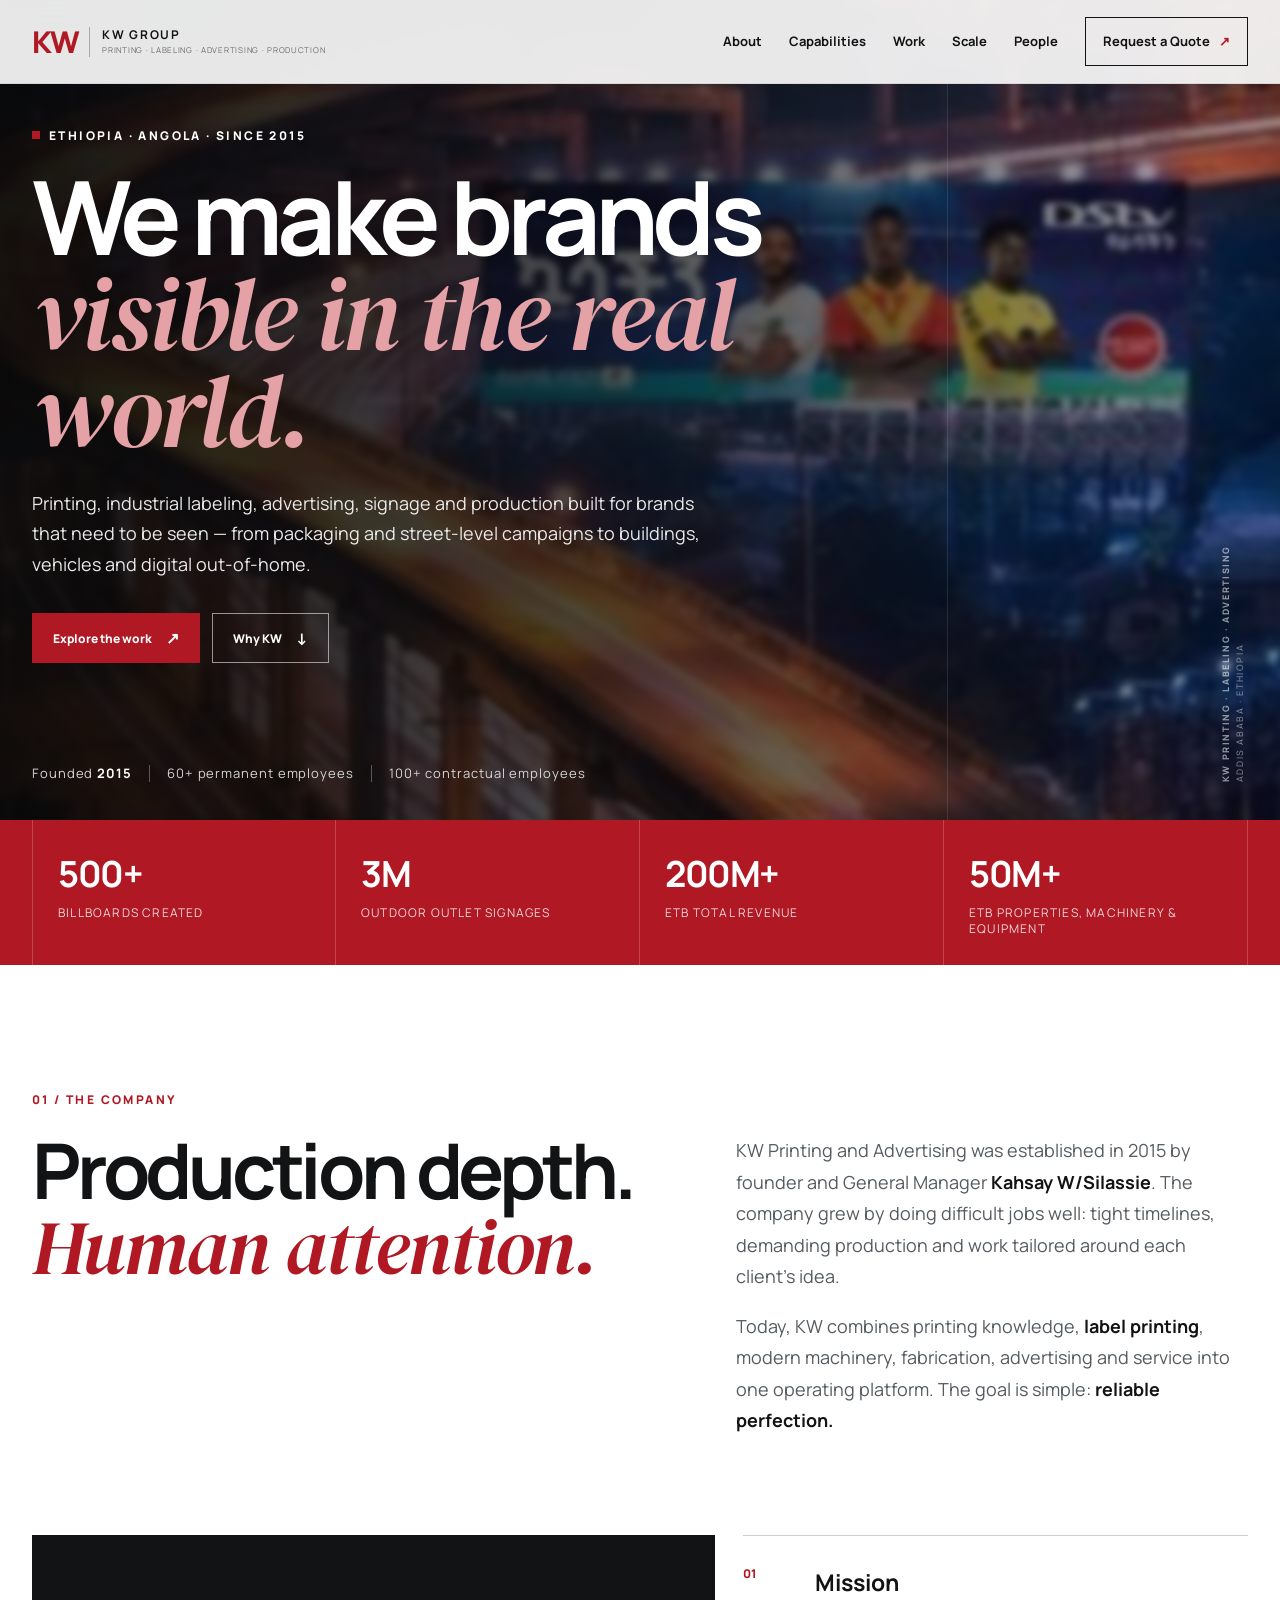
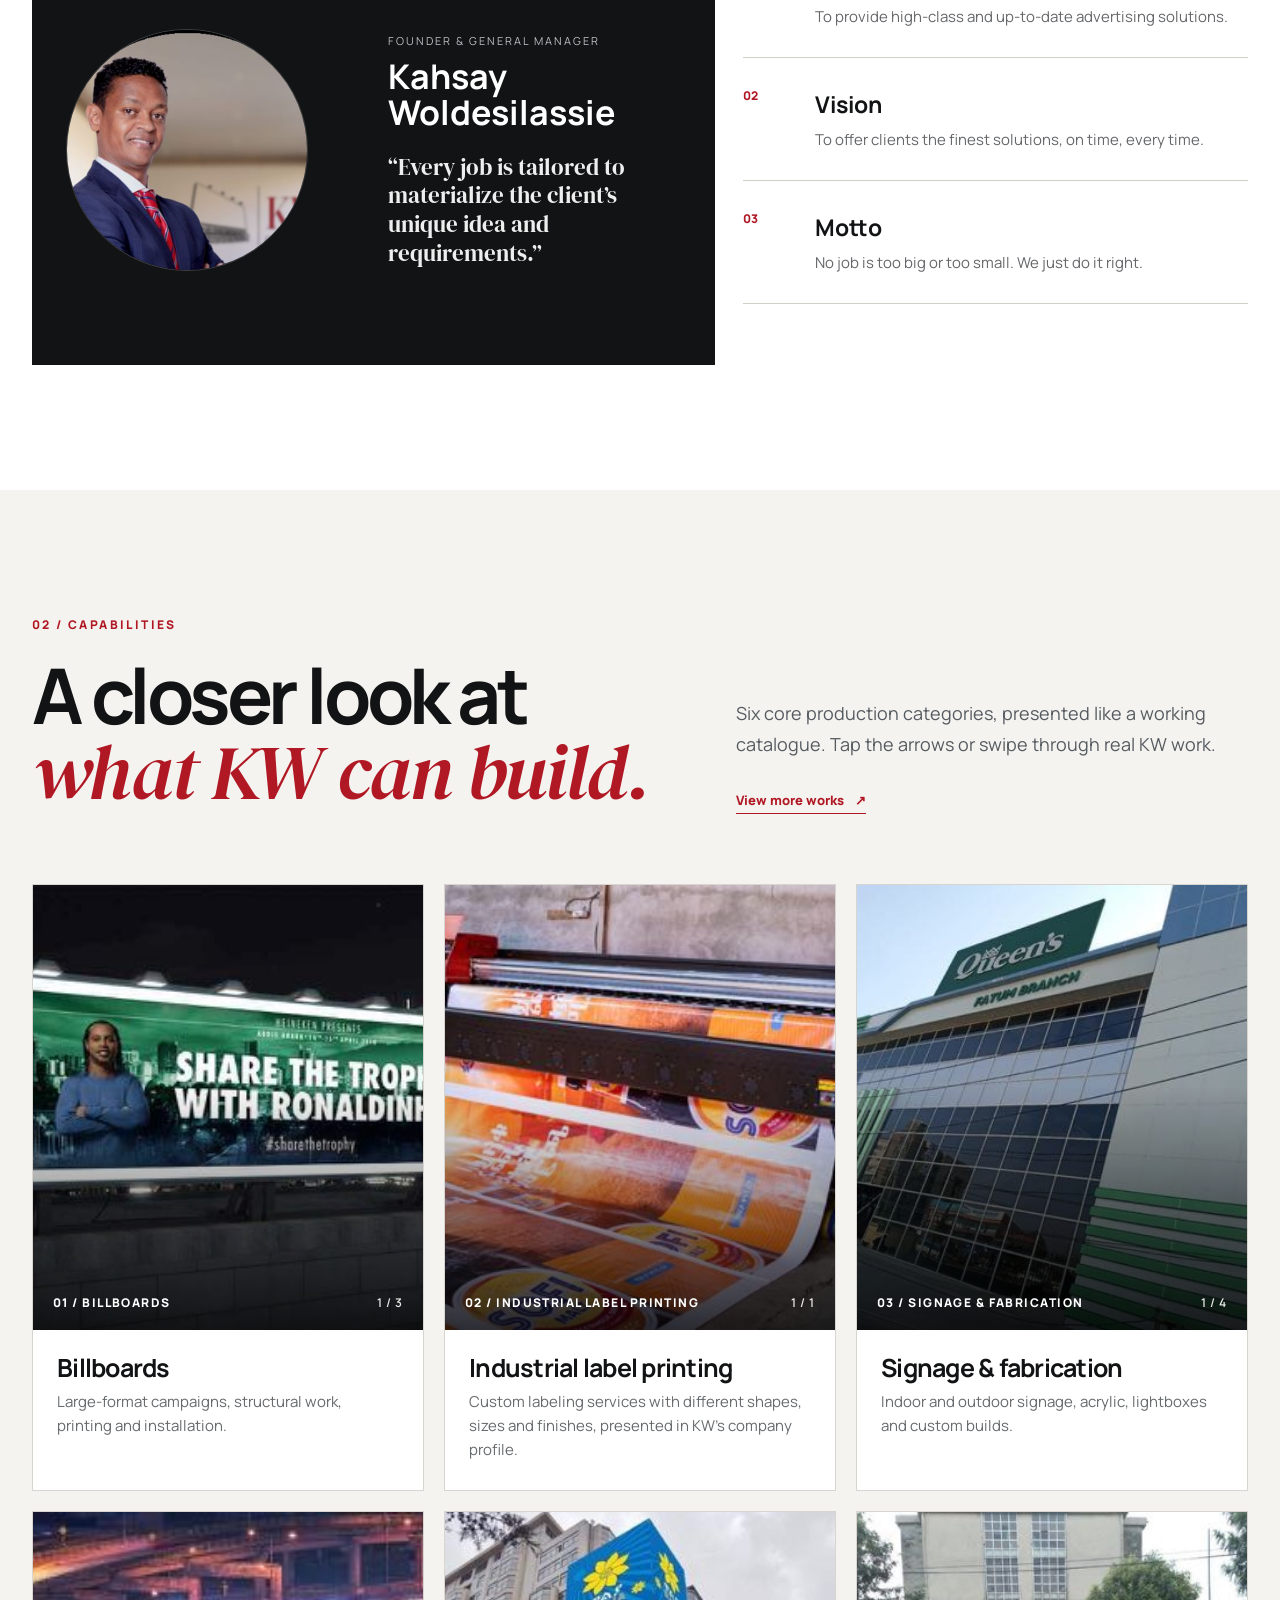
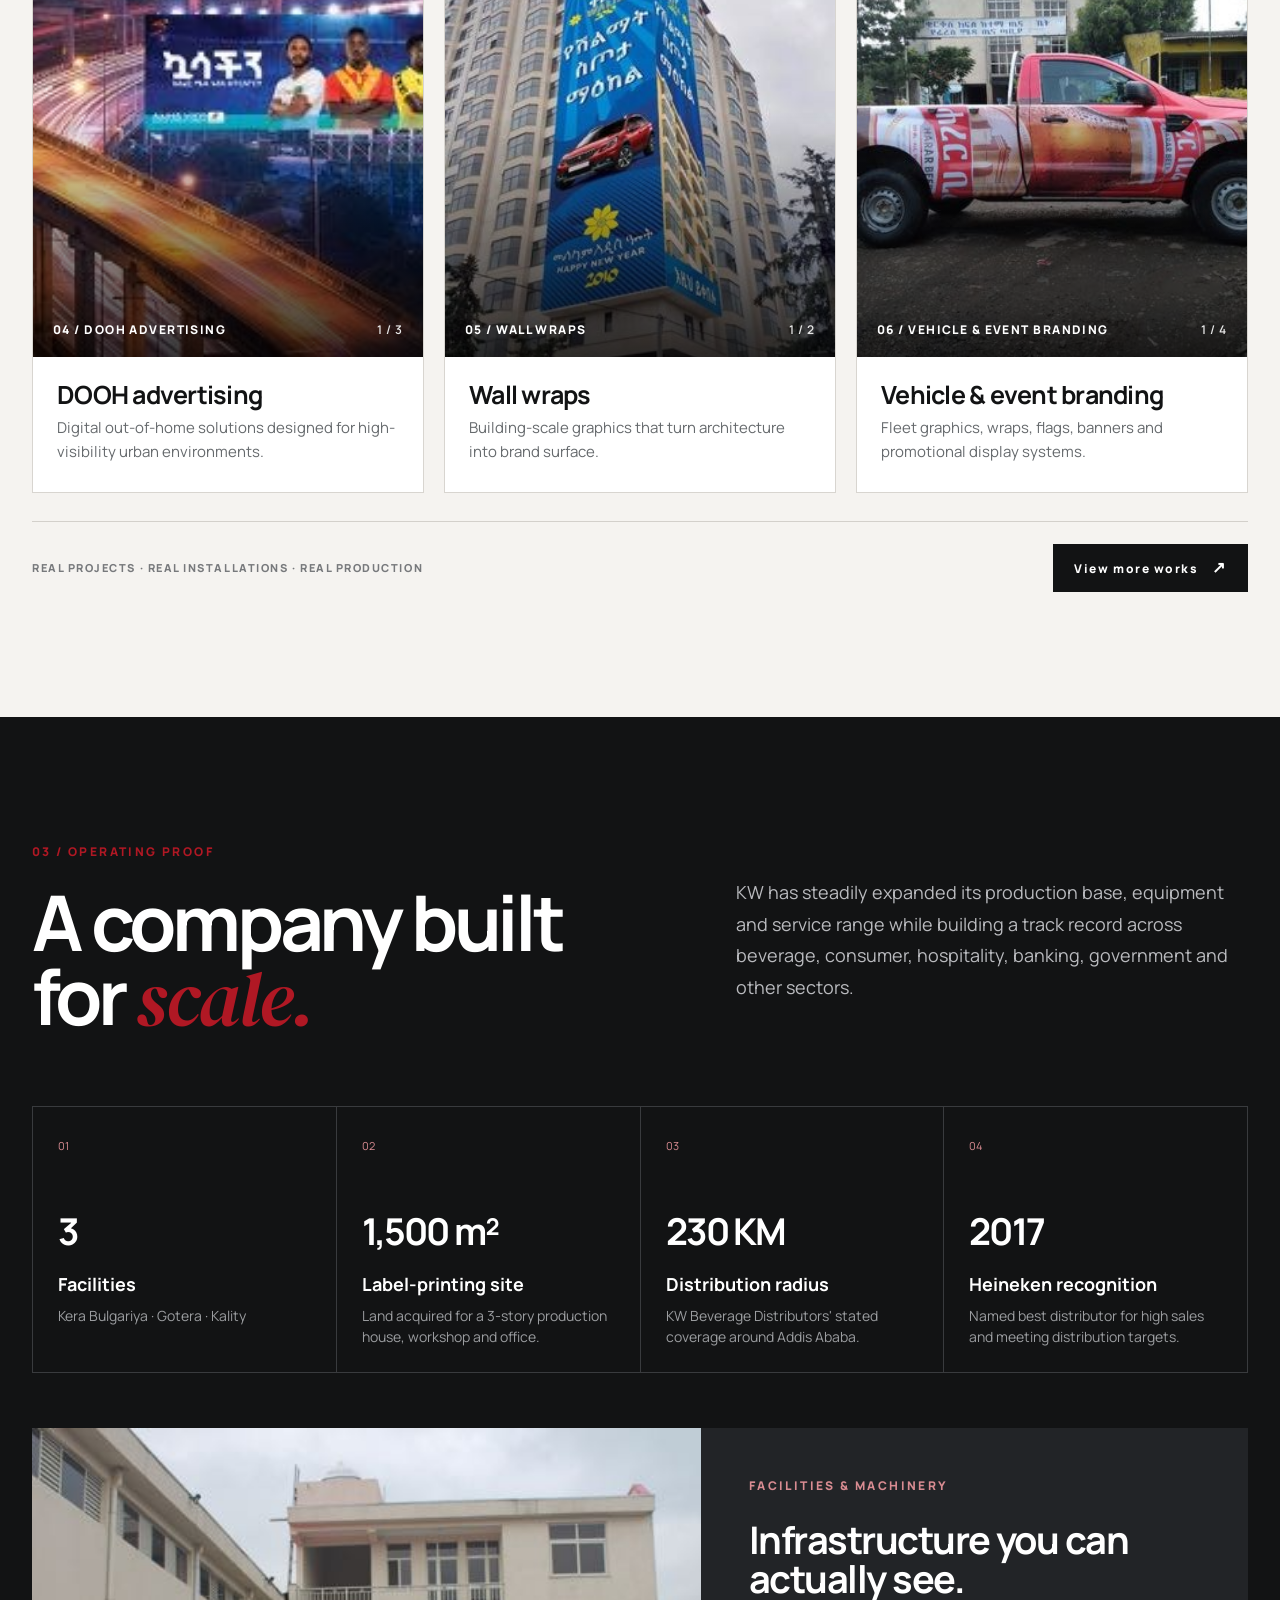
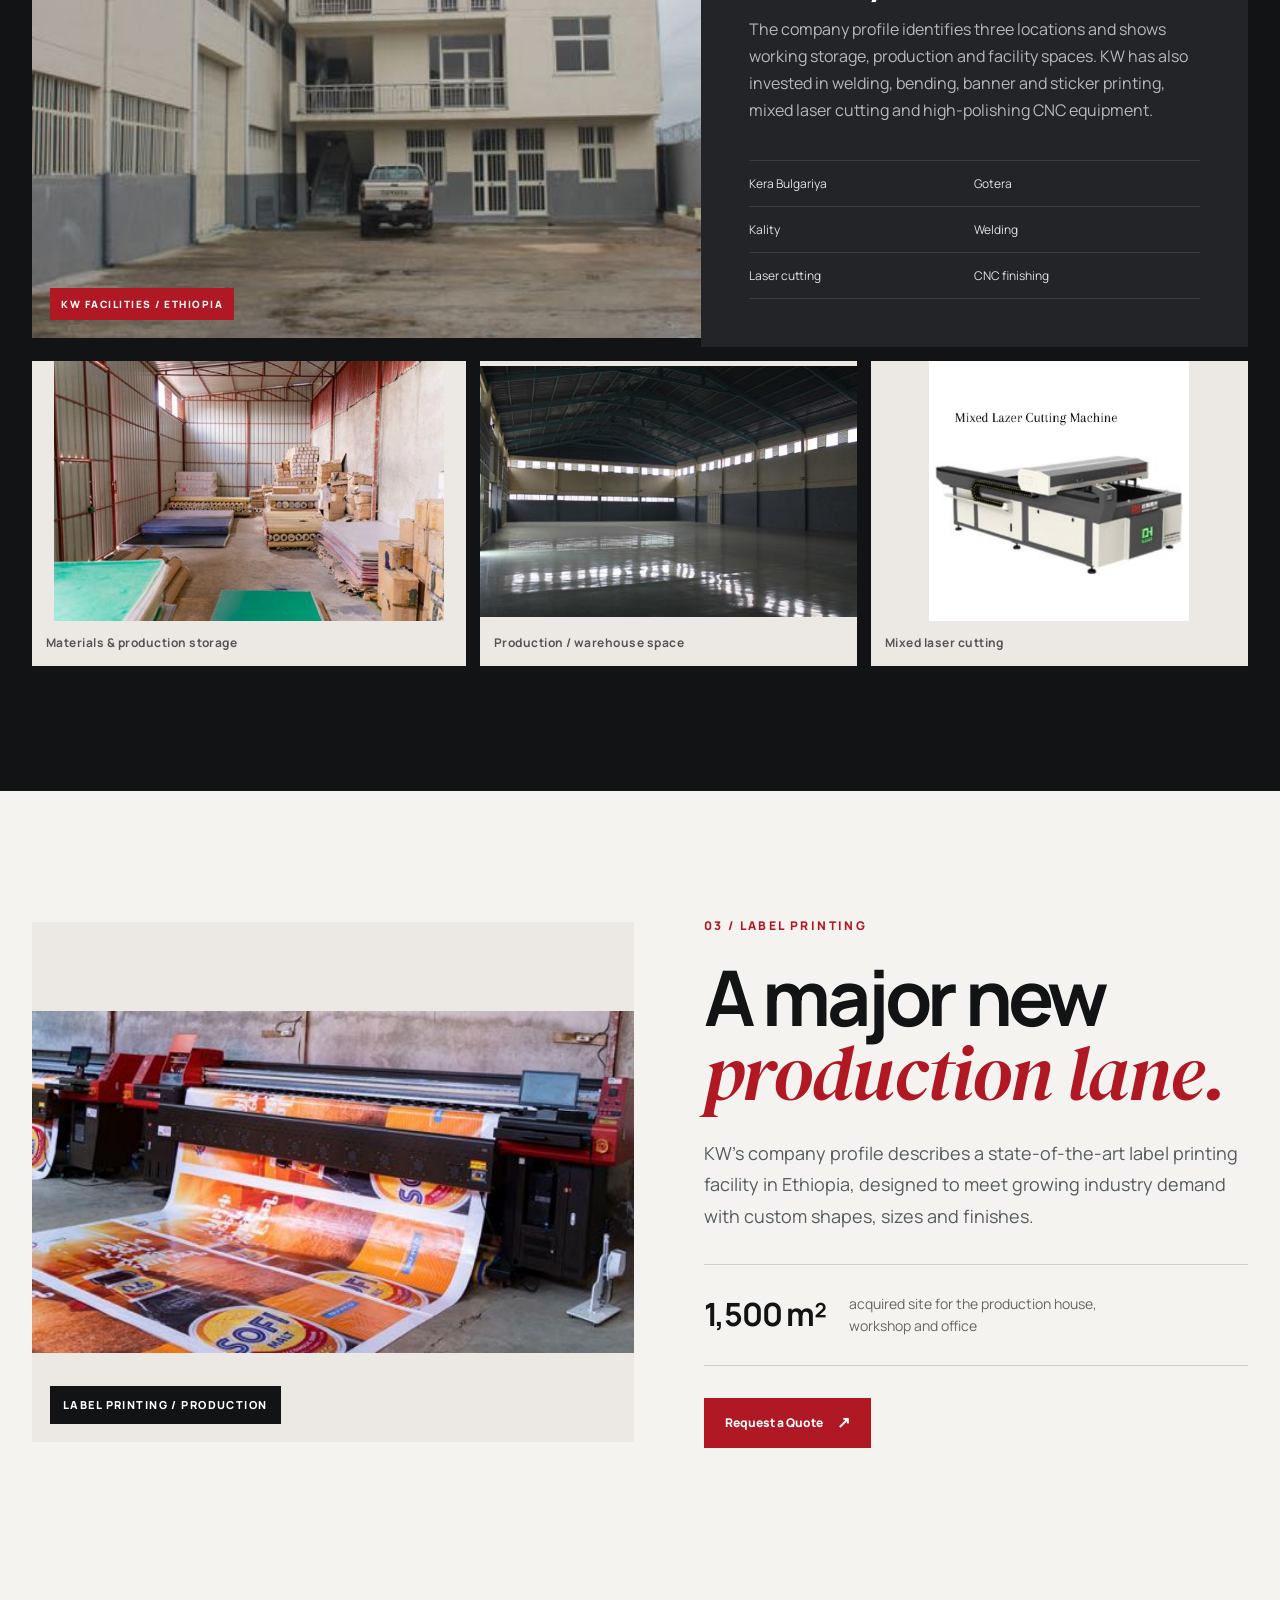
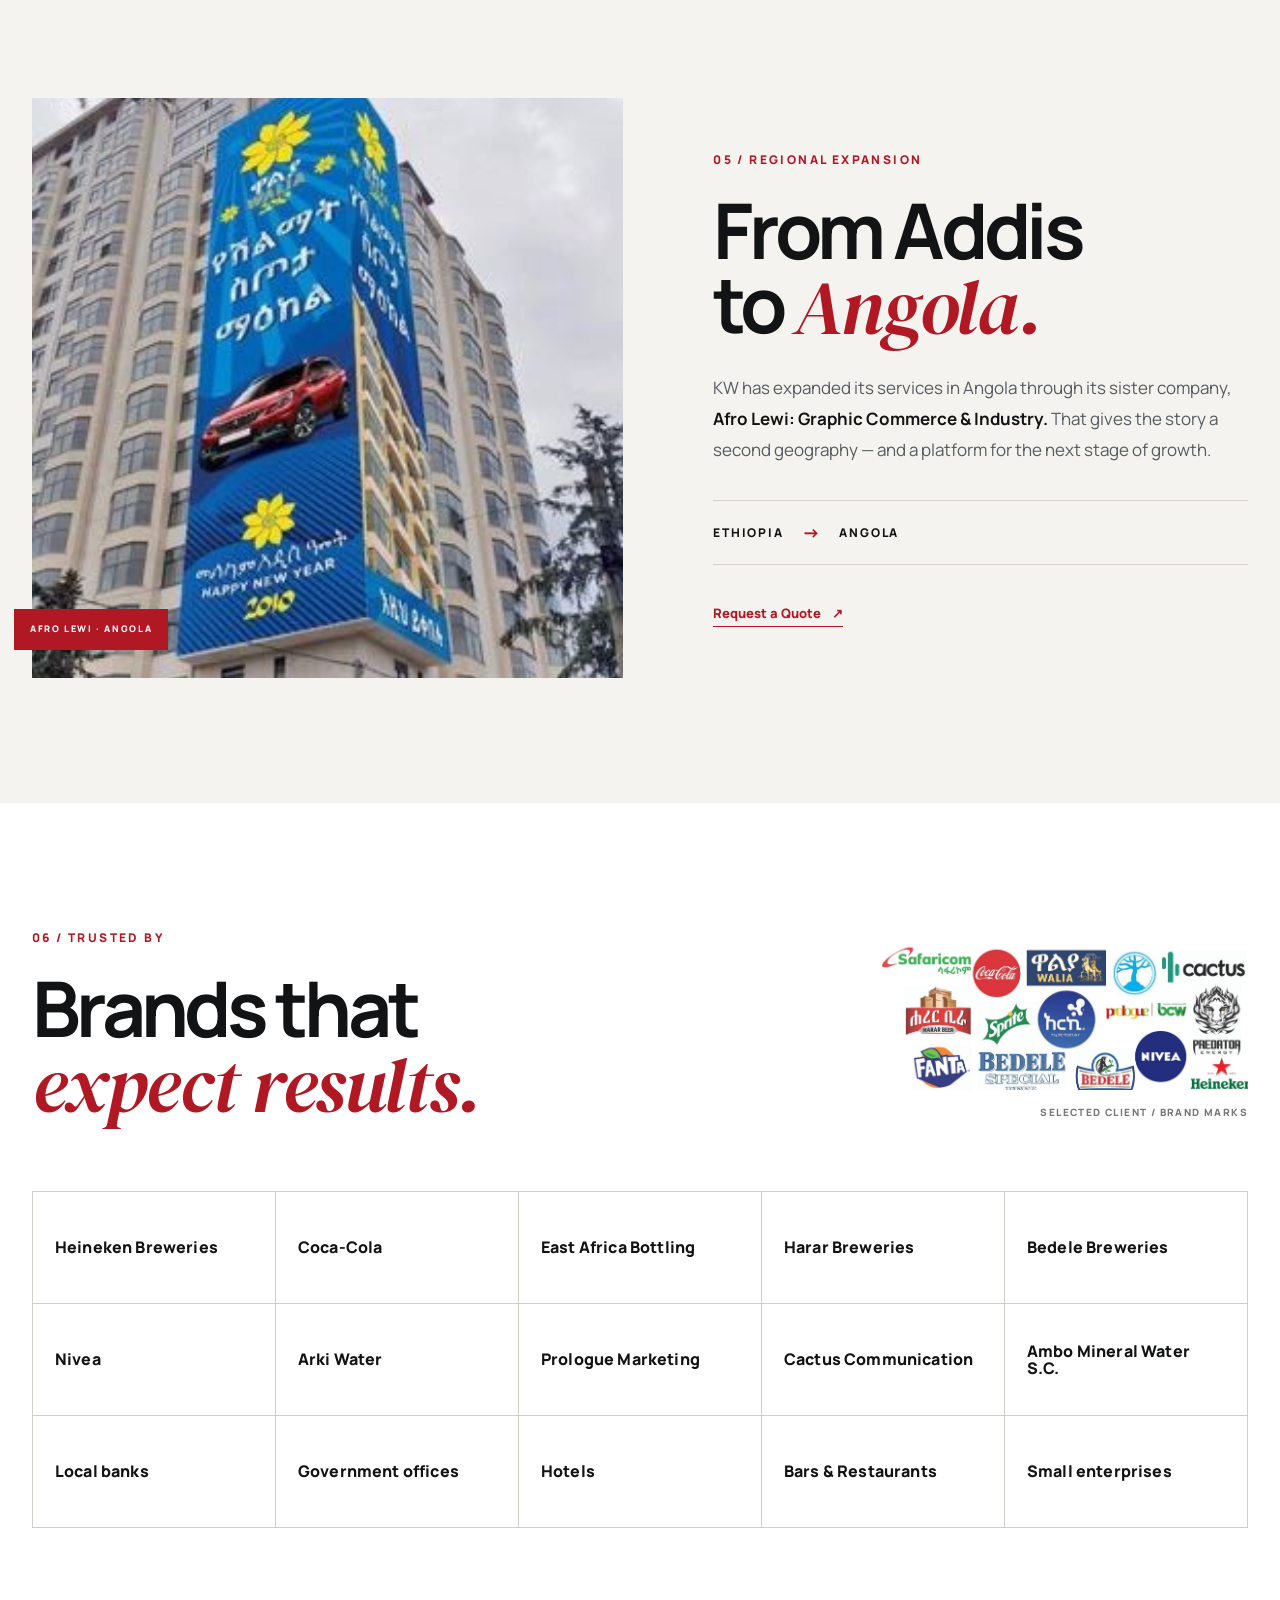
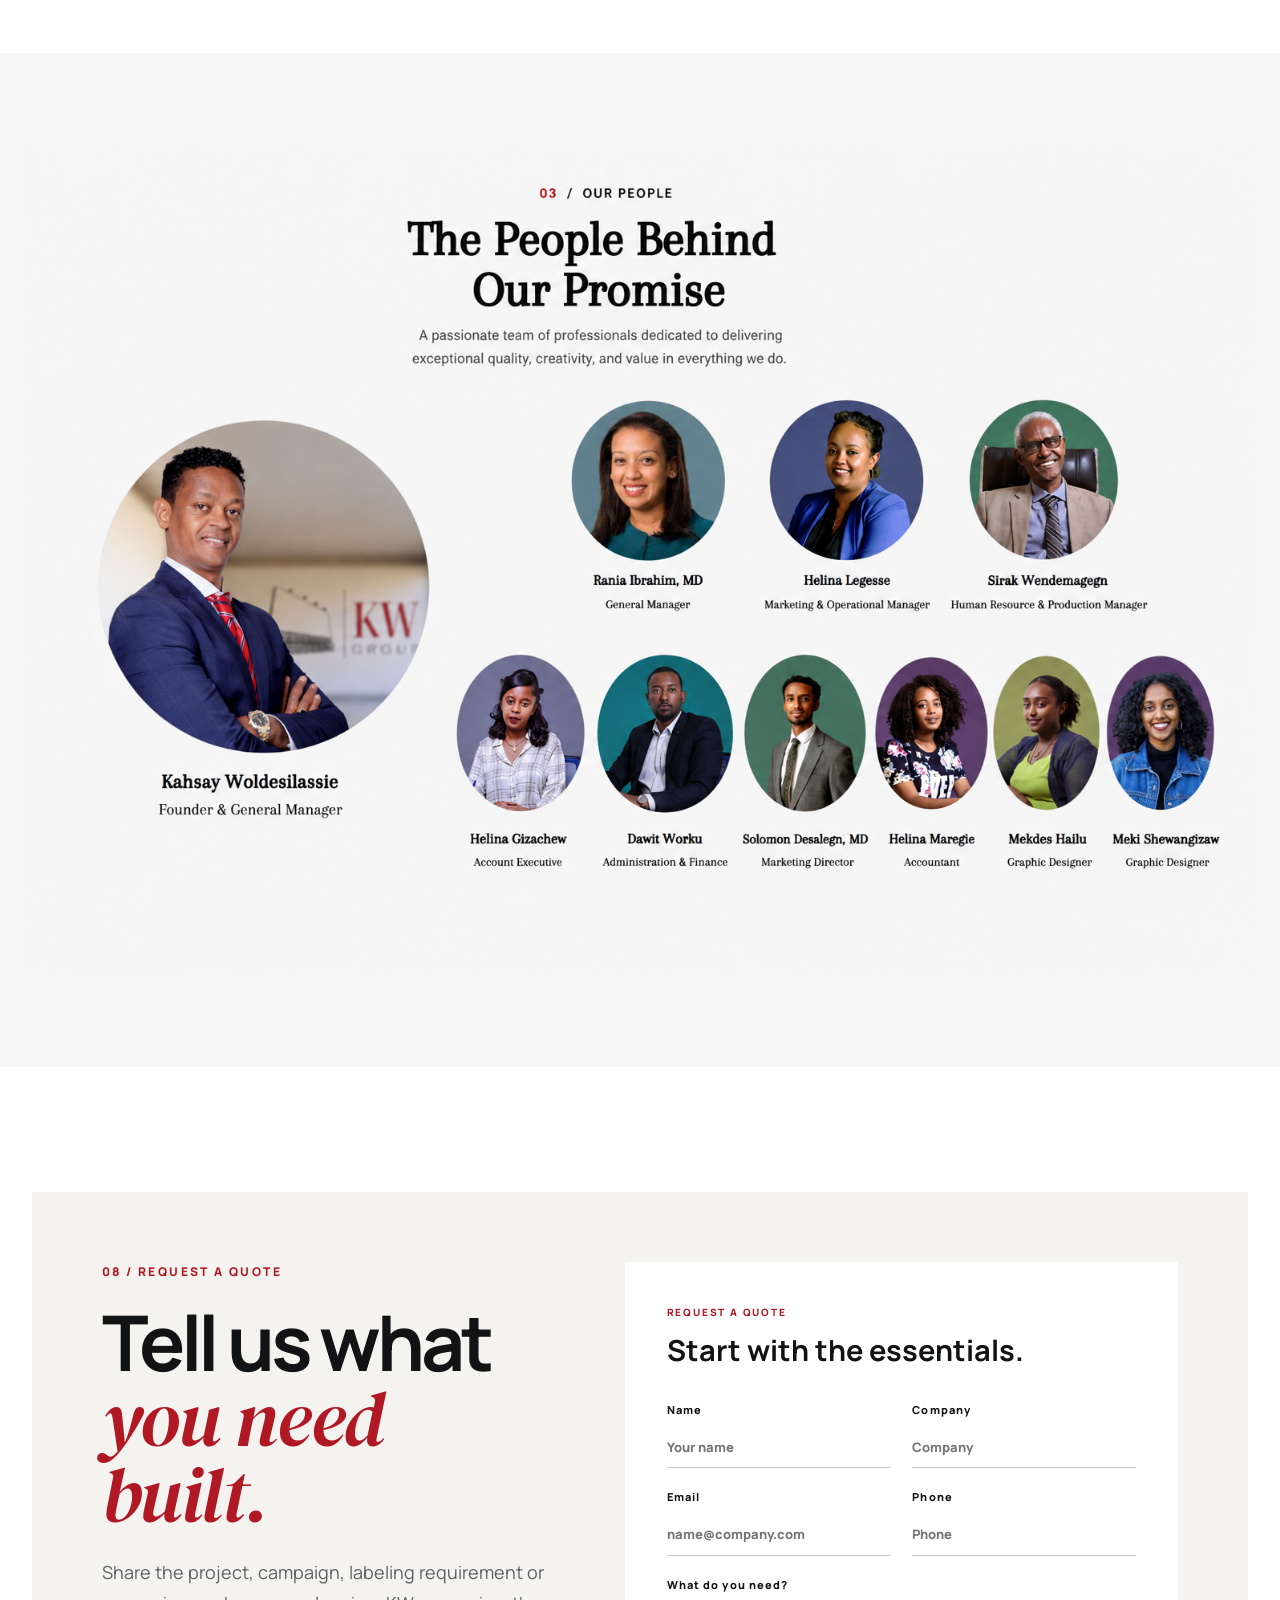
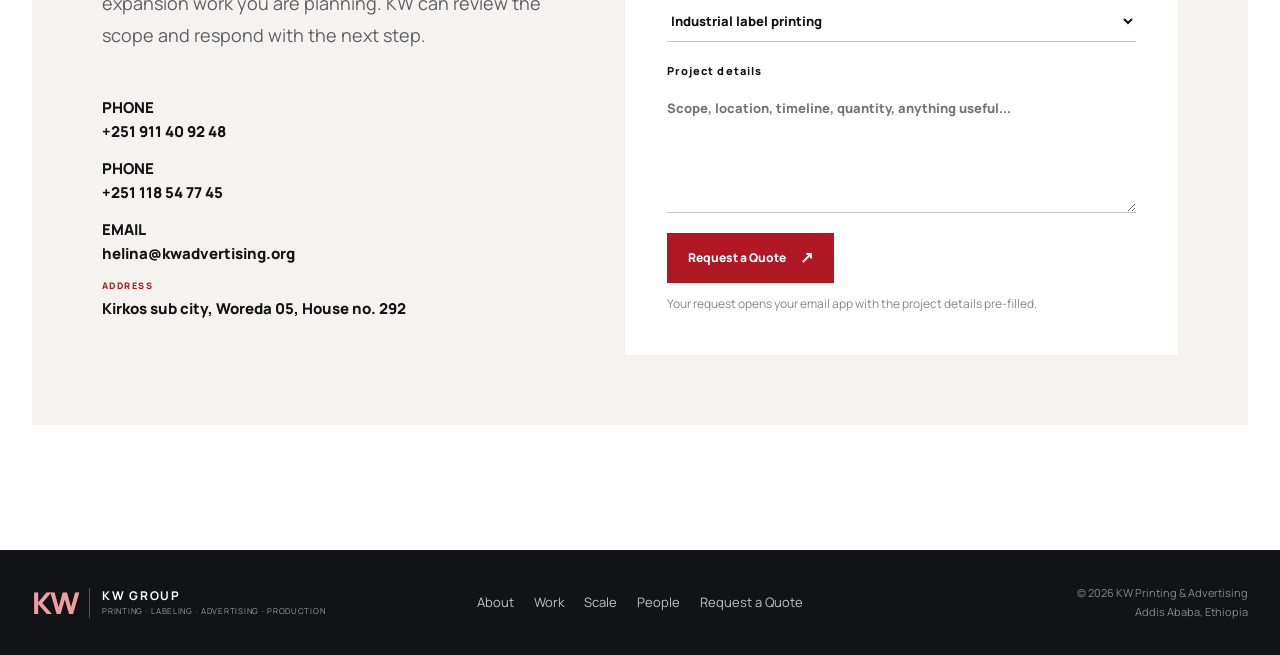
==== commit 69aa9b6d: "connect website to github" ====
--- a/index.html
+++ b/index.html
@@ -37,7 +37,7 @@
   <div class="catalog-grid" id="catalog-grid"></div><div class="catalog-footer"><span>REAL PROJECTS · REAL INSTALLATIONS · REAL PRODUCTION</span><a class="button button-dark" href="works.html">View more works <span>↗</span></a></div>
 </div></section>
 <section class="section proof" id="scale"><div class="container">
-  <div class="proof-top"><div><p class="eyebrow">04 / OPERATING PROOF</p><h2>A company built<br>for <em>scale.</em></h2></div><p class="proof-lead">KW has steadily expanded its production base, equipment and service range while building a track record across beverage, consumer, hospitality, banking, government and other sectors.</p></div>
+  <div class="proof-top"><div><p class="eyebrow">03 / OPERATING PROOF</p><h2>A company built<br>for <em>scale.</em></h2></div><p class="proof-lead">KW has steadily expanded its production base, equipment and service range while building a track record across beverage, consumer, hospitality, banking, government and other sectors.</p></div>
   <div class="proof-grid"><article class="proof-card"><span>01</span><strong>3</strong><h3>Facilities</h3><p>Kera Bulgariya · Gotera · Kality</p></article><article class="proof-card"><span>02</span><strong>1,500 m²</strong><h3>Label-printing site</h3><p>Land acquired for a 3-story production house, workshop and office.</p></article><article class="proof-card"><span>03</span><strong>230 KM</strong><h3>Distribution radius</h3><p>KW Beverage Distributors' stated coverage around Addis Ababa.</p></article><article class="proof-card"><span>04</span><strong>2017</strong><h3>Heineken recognition</h3><p>Named best distributor for high sales and meeting distribution targets.</p></article></div>
   <div class="facility-showcase"><div class="facility-main"><img src="assets/images/source_clean/facility-building.jpg" alt="KW facility building"><div class="image-label">KW FACILITIES / ETHIOPIA</div></div><div class="facility-copy"><p class="eyebrow">FACILITIES & MACHINERY</p><h3>Infrastructure you can actually see.</h3><p>The company profile identifies three locations and shows working storage, production and facility spaces. KW has also invested in welding, bending, banner and sticker printing, mixed laser cutting and high-polishing CNC equipment.</p><div class="machine-list"><span>Kera Bulgariya</span><span>Gotera</span><span>Kality</span><span>Welding</span><span>Laser cutting</span><span>CNC finishing</span></div></div></div>
   <div class="facility-gallery"><figure><img src="assets/images/source_clean/facility-materials.jpg" alt="KW facility materials and production storage"><figcaption>Materials & production storage</figcaption></figure><figure><img src="assets/images/source_clean/facility-warehouse.jpg" alt="KW production warehouse interior"><figcaption>Production / warehouse space</figcaption></figure><figure><img src="assets/images/facilities/machine-5.jpg" alt="KW mixed laser cutting machine"><figcaption>Mixed laser cutting</figcaption></figure></div>
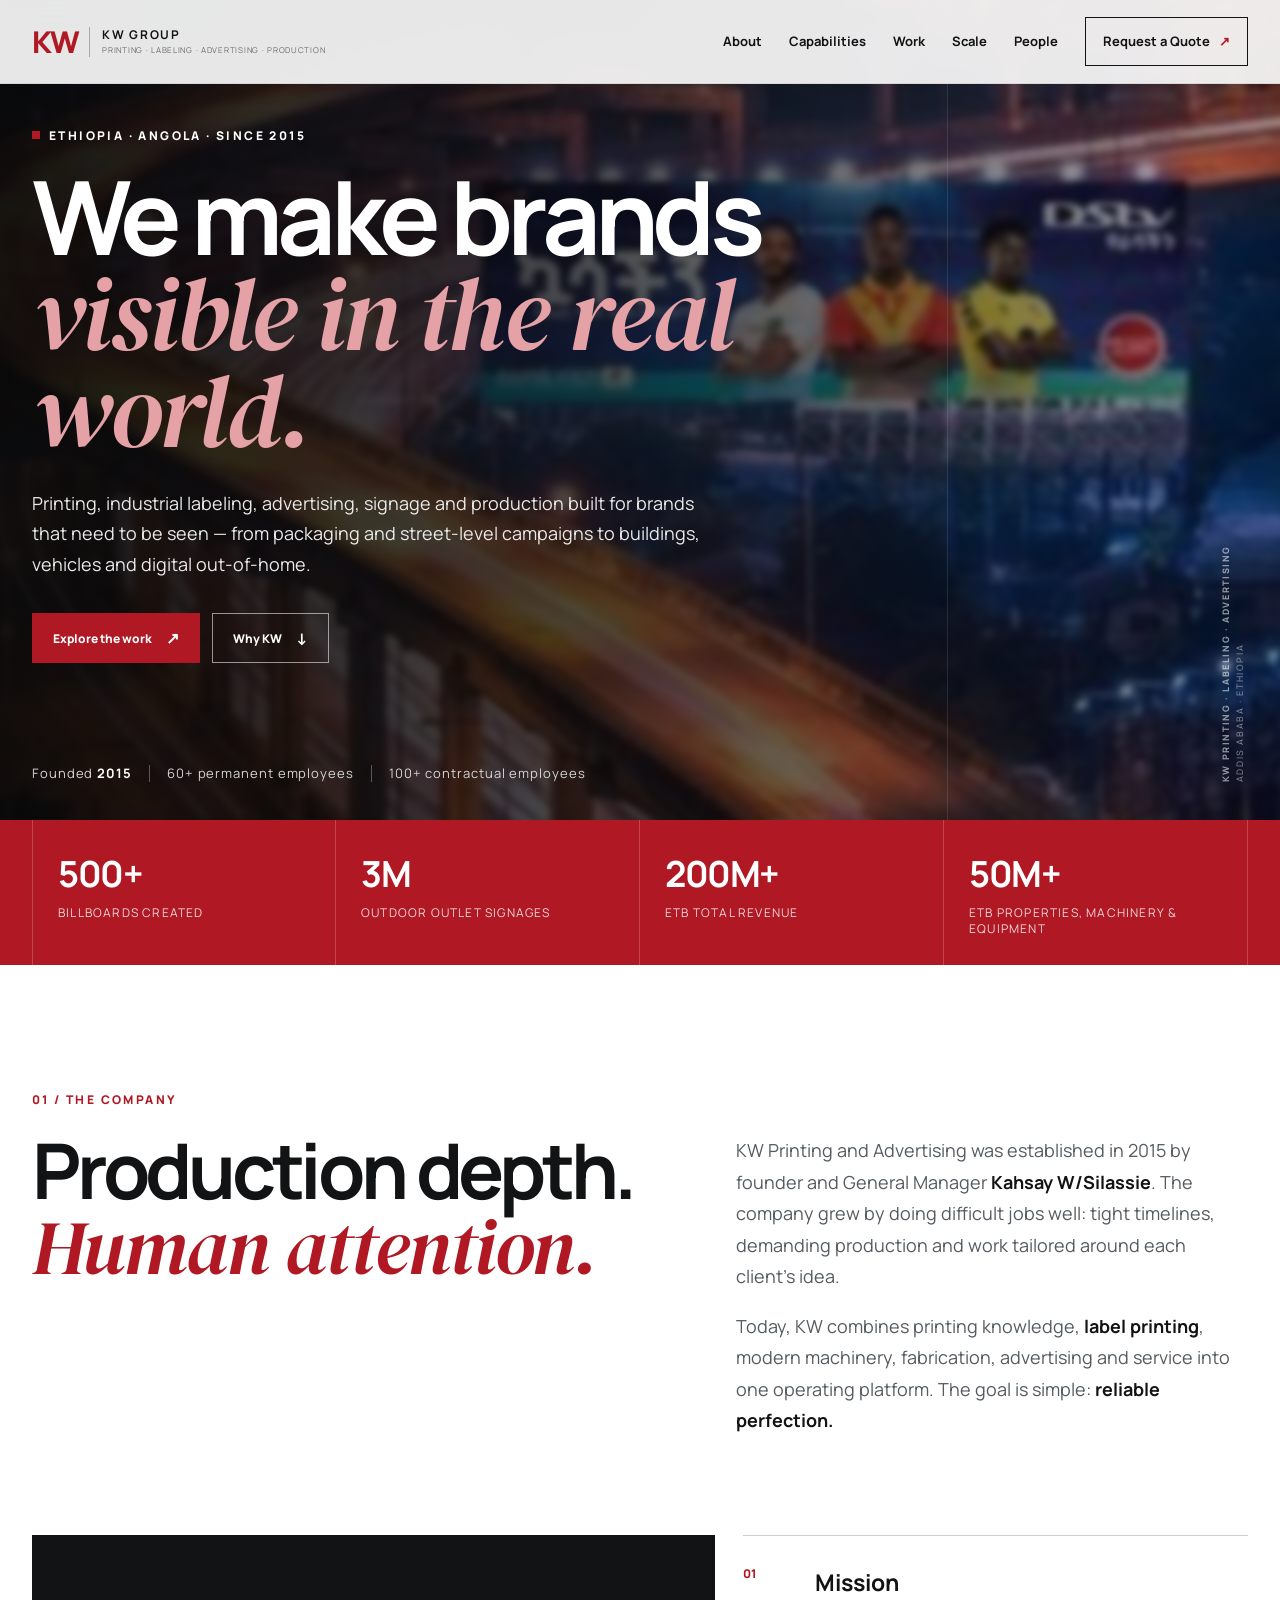
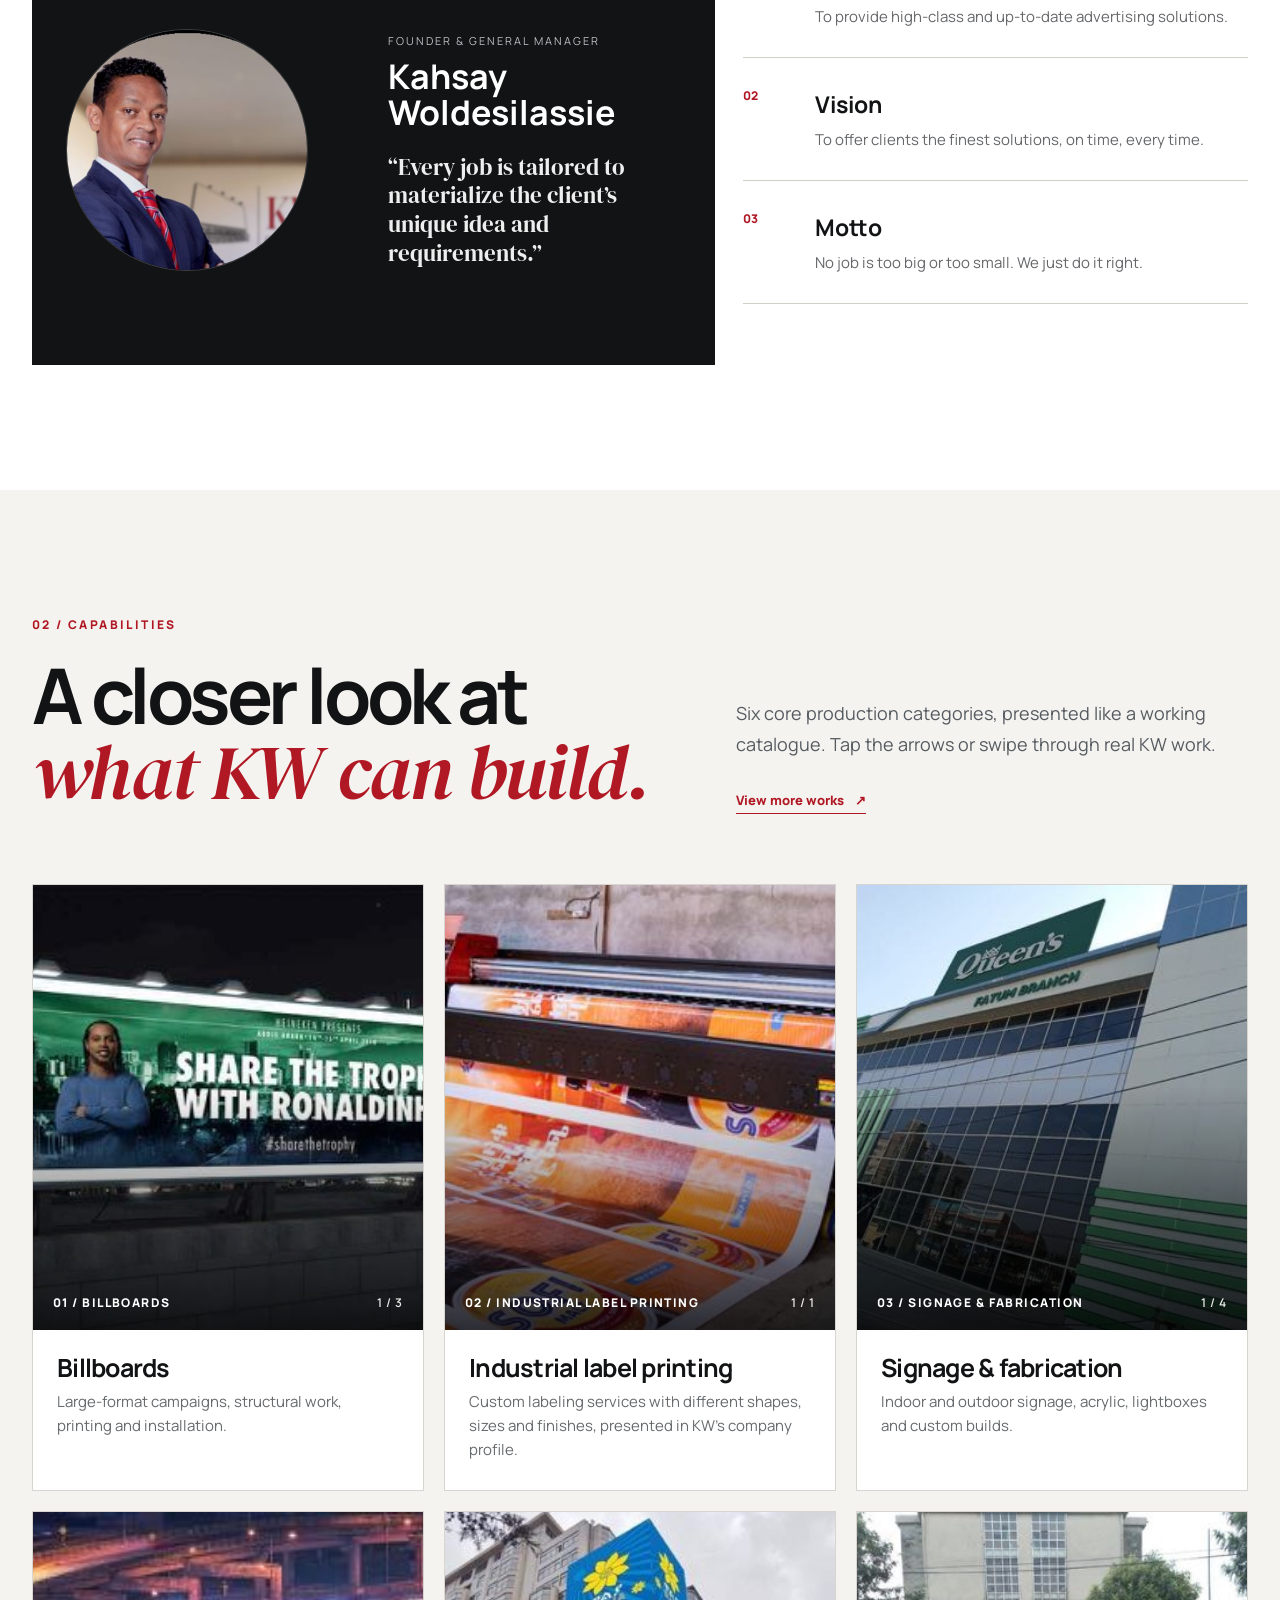
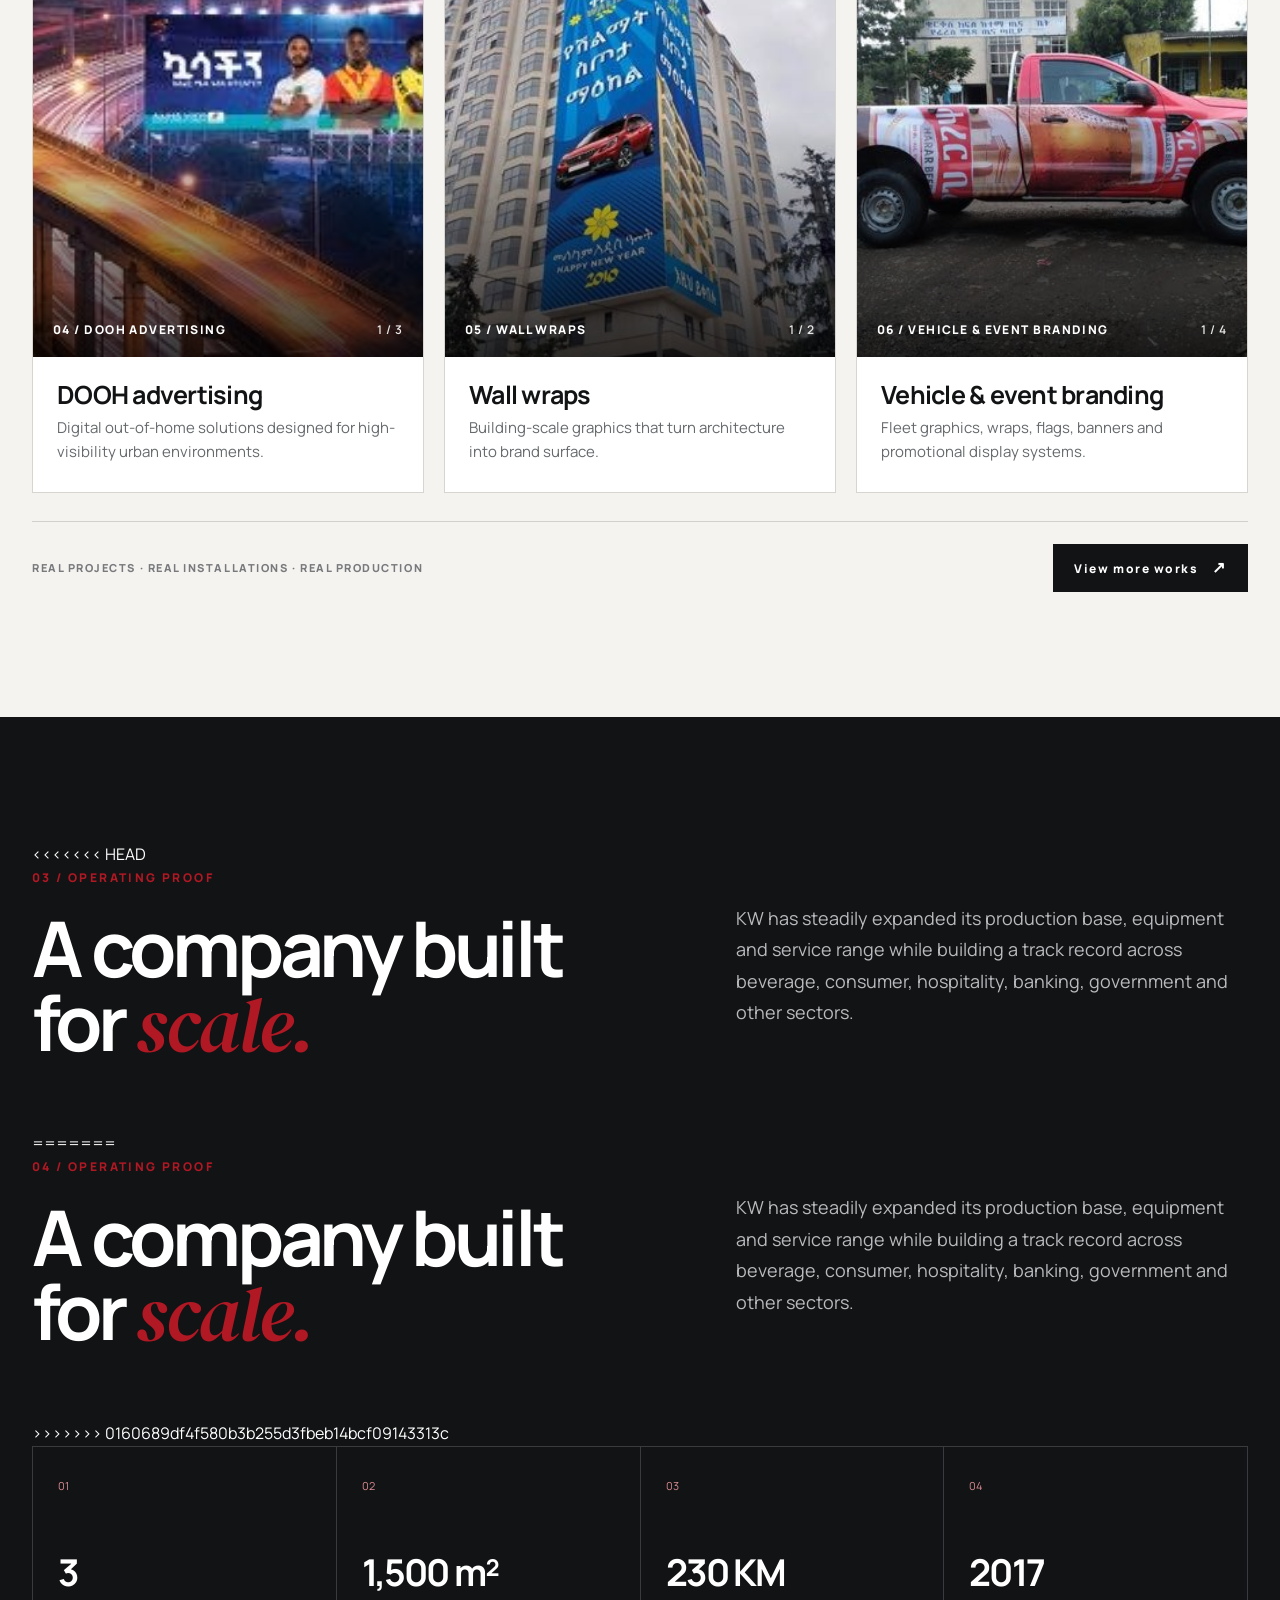
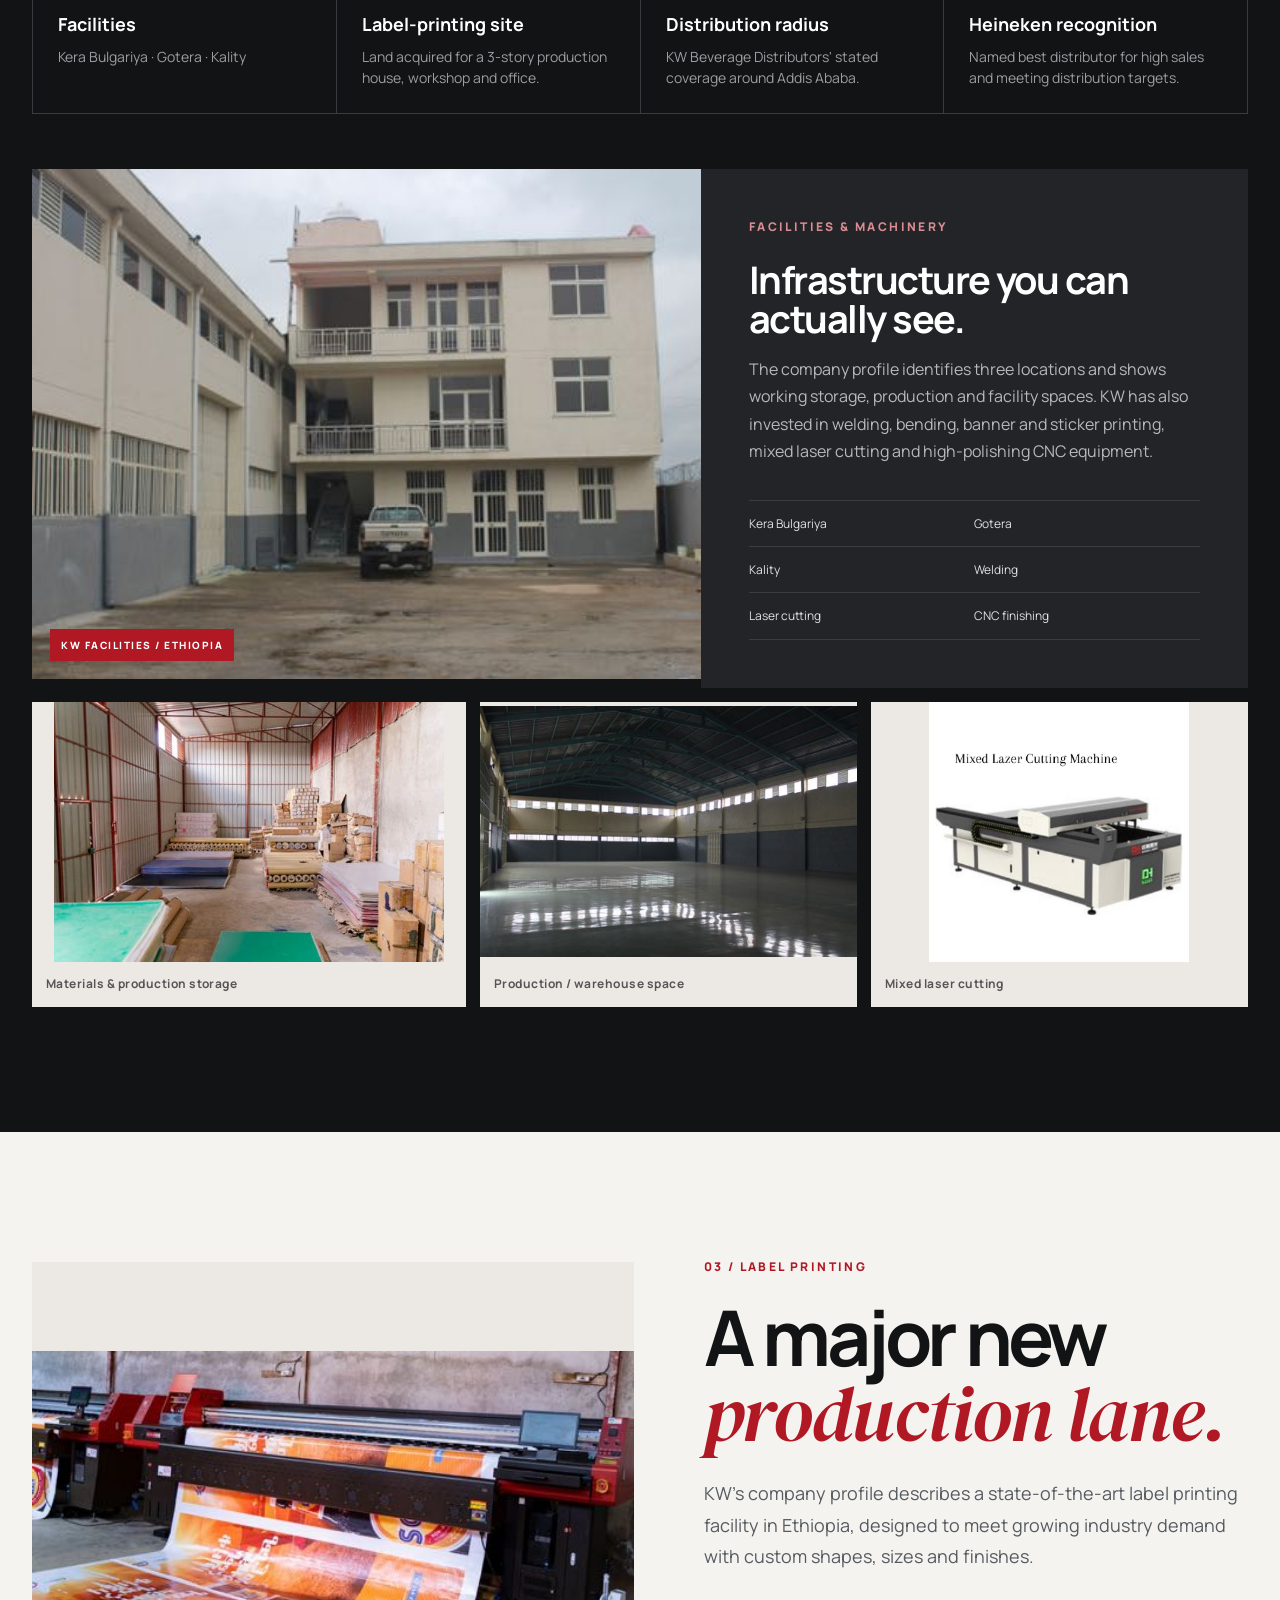
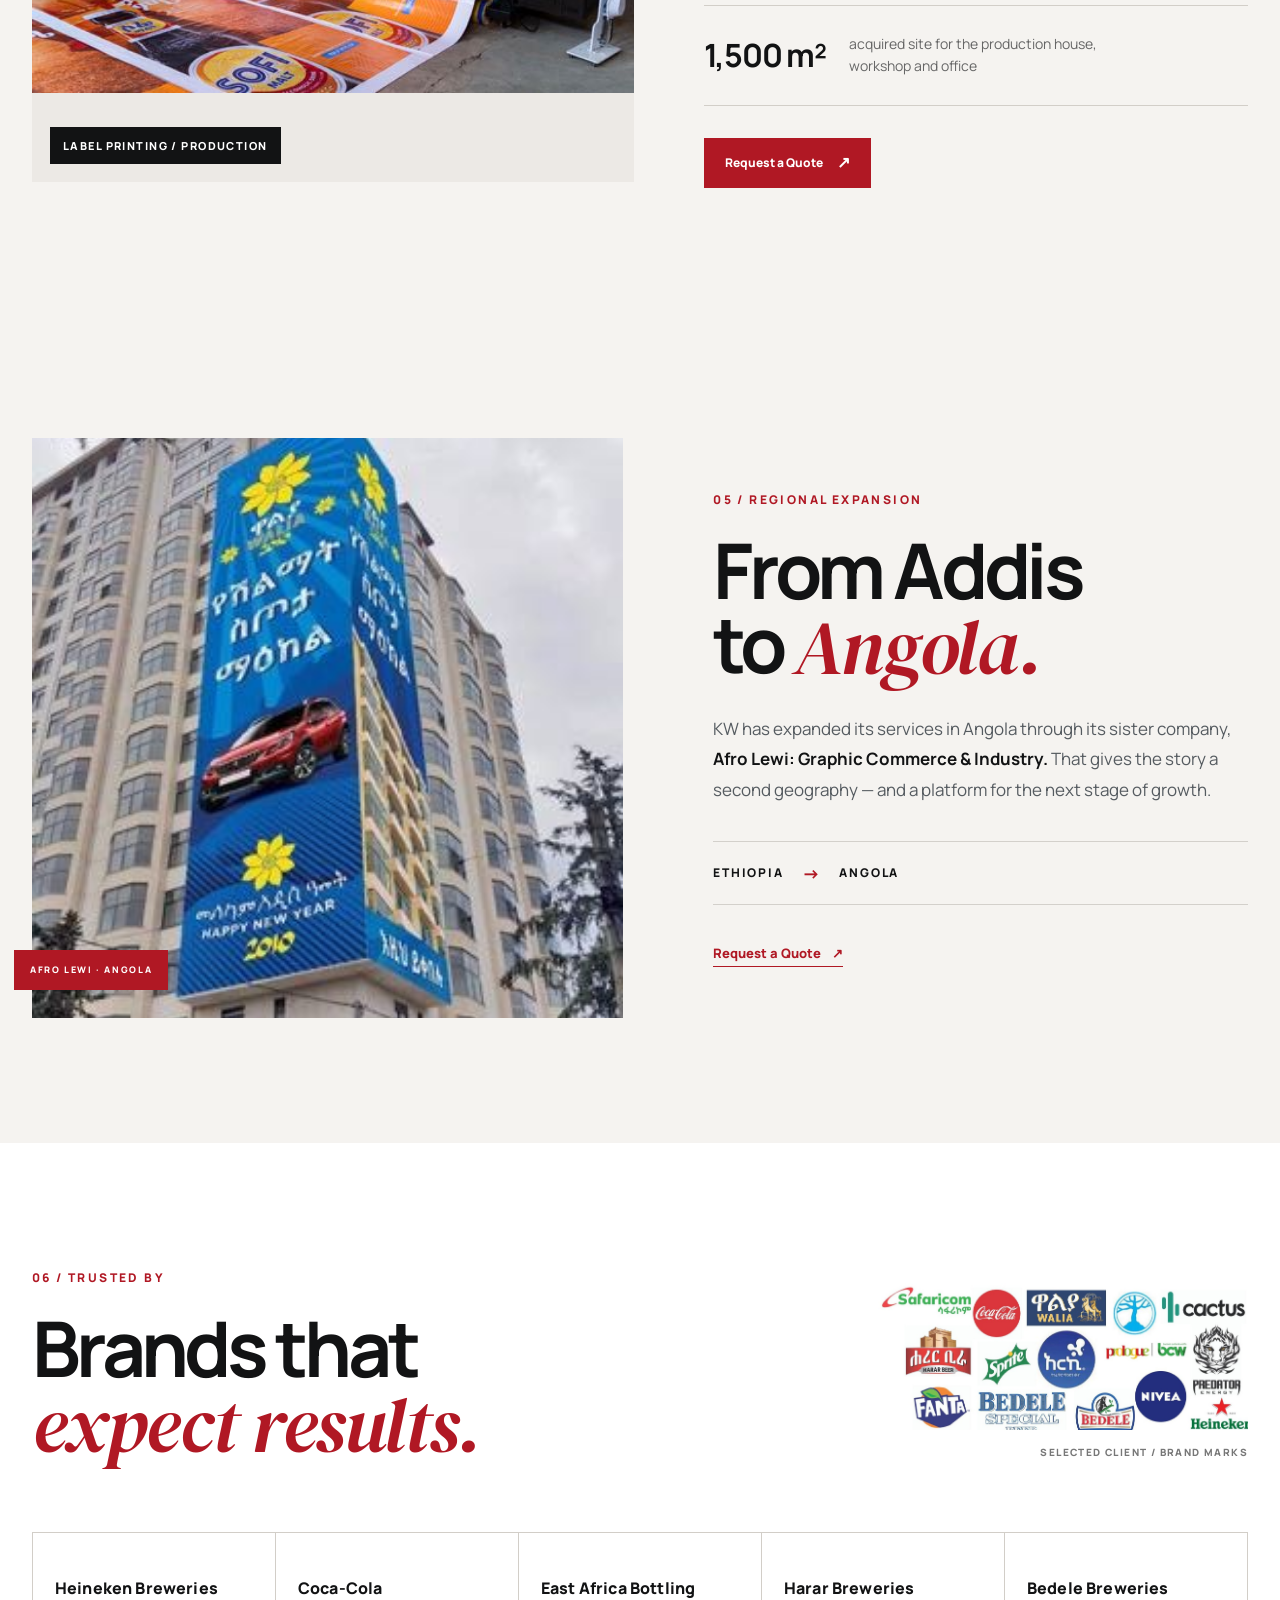
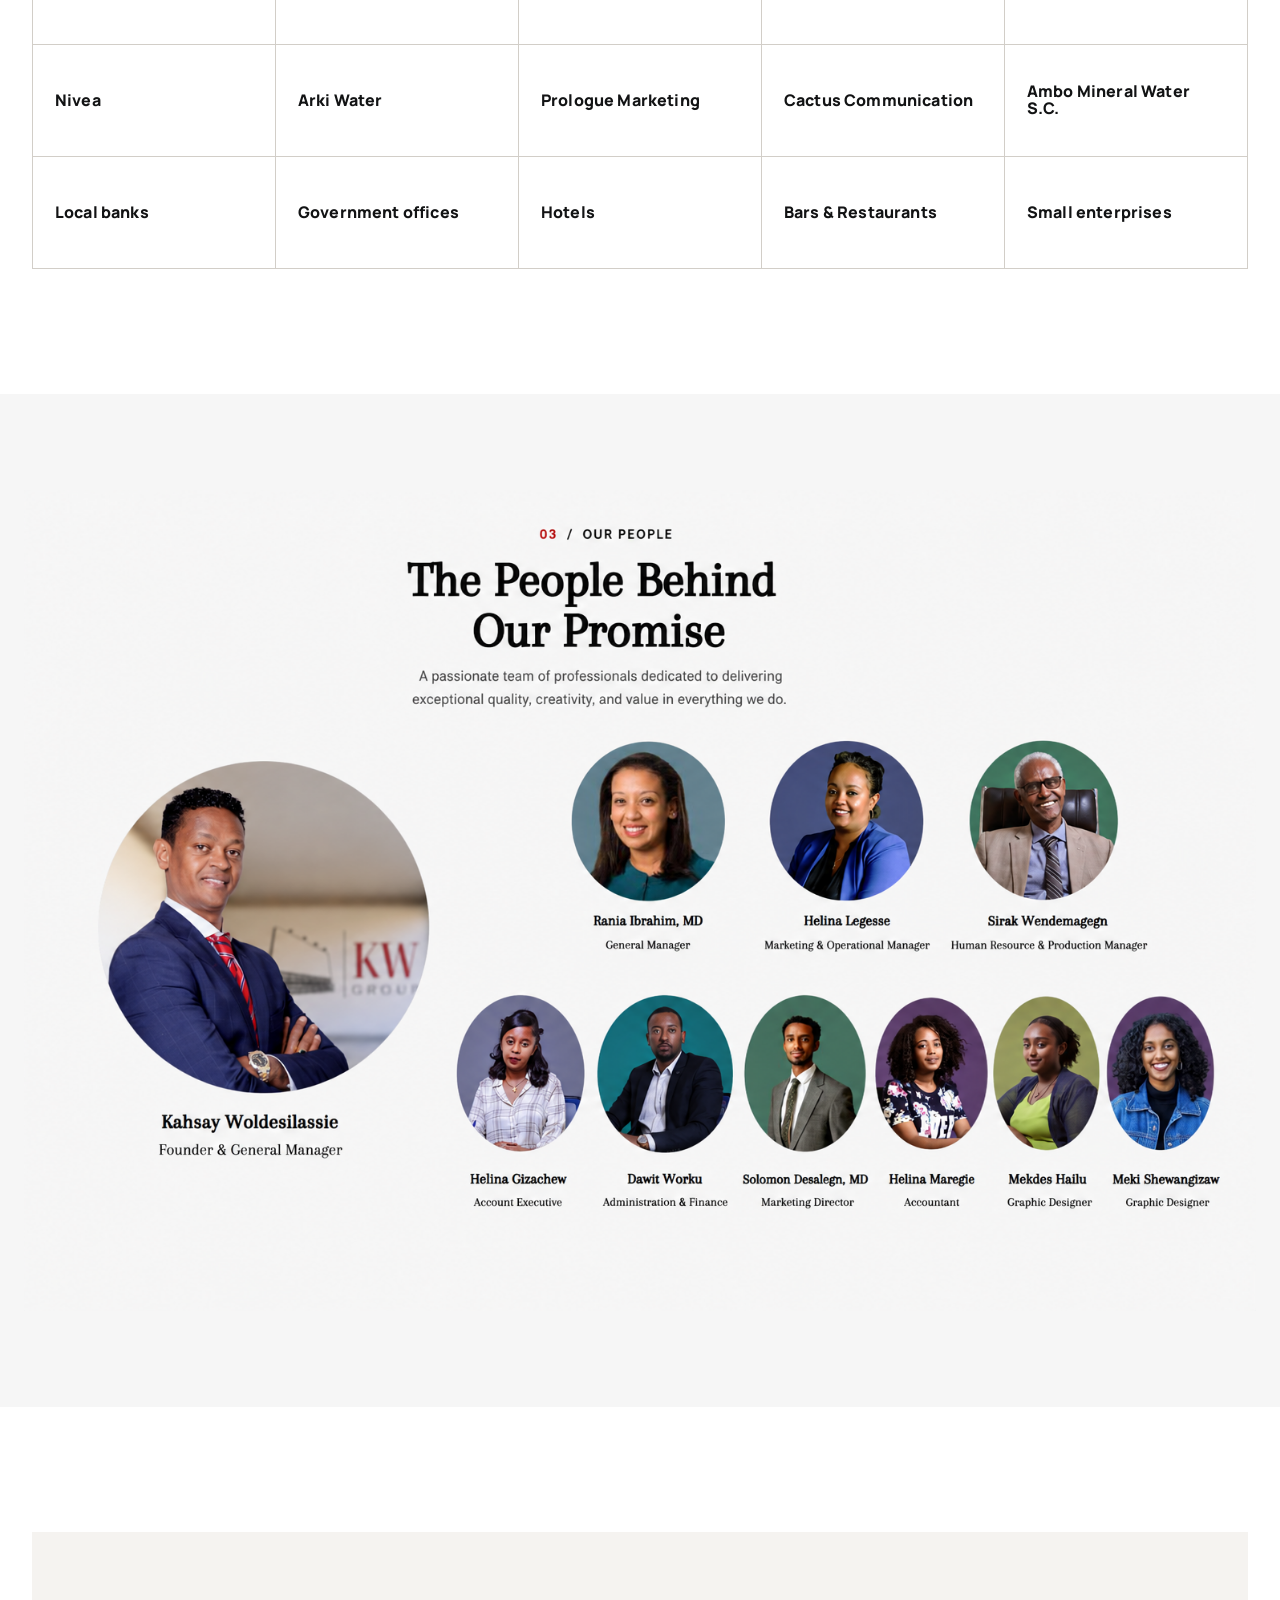
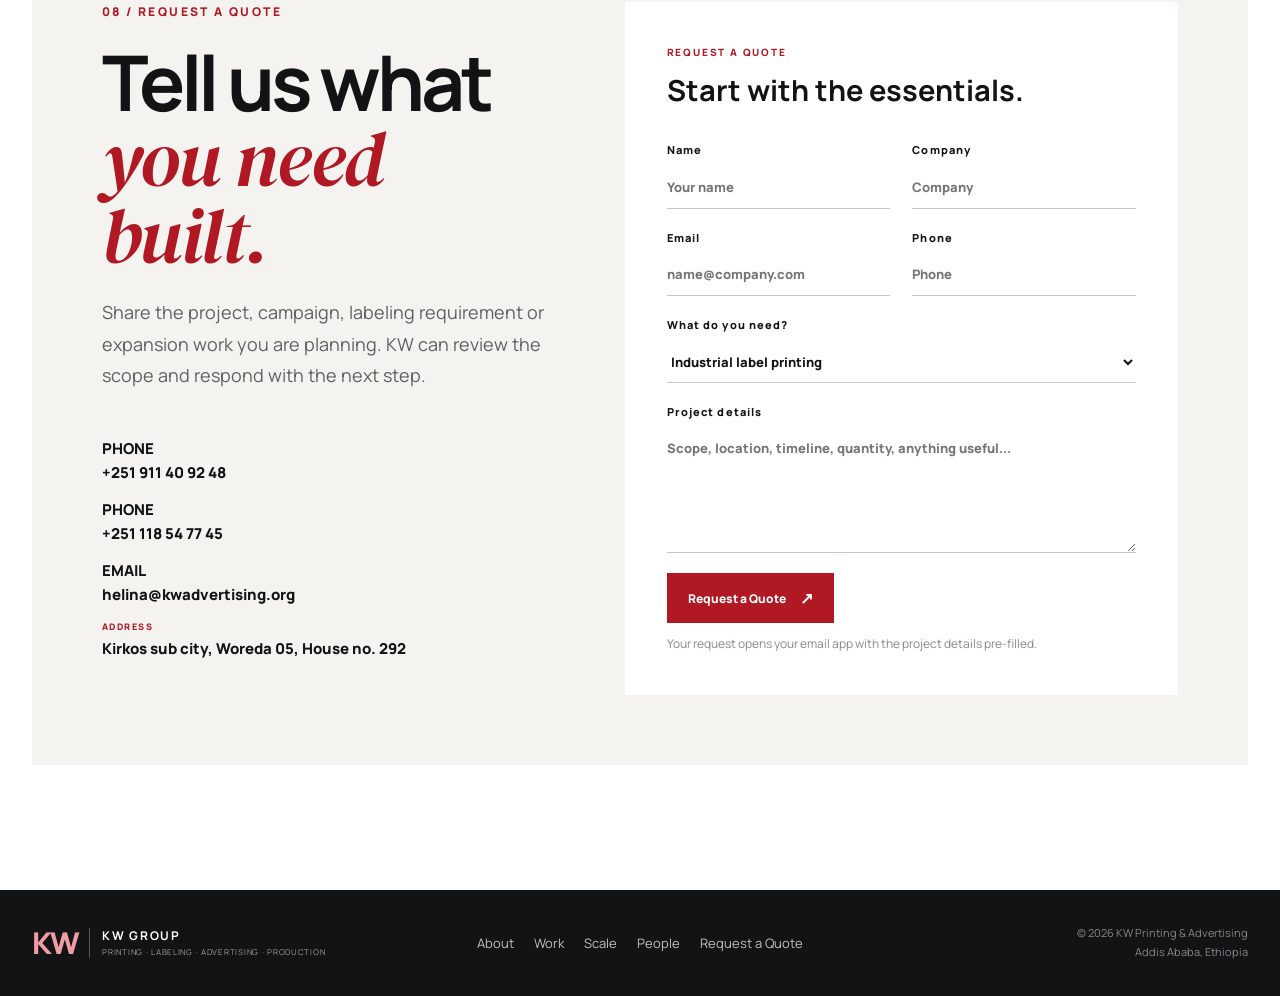
==== commit 0cb71506: "Merge remote-tracking branch 'origin/main'" ====
--- a/index.html
+++ b/index.html
@@ -37,7 +37,11 @@
   <div class="catalog-grid" id="catalog-grid"></div><div class="catalog-footer"><span>REAL PROJECTS · REAL INSTALLATIONS · REAL PRODUCTION</span><a class="button button-dark" href="works.html">View more works <span>↗</span></a></div>
 </div></section>
 <section class="section proof" id="scale"><div class="container">
+<<<<<<< HEAD
   <div class="proof-top"><div><p class="eyebrow">03 / OPERATING PROOF</p><h2>A company built<br>for <em>scale.</em></h2></div><p class="proof-lead">KW has steadily expanded its production base, equipment and service range while building a track record across beverage, consumer, hospitality, banking, government and other sectors.</p></div>
+=======
+  <div class="proof-top"><div><p class="eyebrow">04 / OPERATING PROOF</p><h2>A company built<br>for <em>scale.</em></h2></div><p class="proof-lead">KW has steadily expanded its production base, equipment and service range while building a track record across beverage, consumer, hospitality, banking, government and other sectors.</p></div>
+>>>>>>> 0160689df4f580b3b255d3fbeb14bcf09143313c
   <div class="proof-grid"><article class="proof-card"><span>01</span><strong>3</strong><h3>Facilities</h3><p>Kera Bulgariya · Gotera · Kality</p></article><article class="proof-card"><span>02</span><strong>1,500 m²</strong><h3>Label-printing site</h3><p>Land acquired for a 3-story production house, workshop and office.</p></article><article class="proof-card"><span>03</span><strong>230 KM</strong><h3>Distribution radius</h3><p>KW Beverage Distributors' stated coverage around Addis Ababa.</p></article><article class="proof-card"><span>04</span><strong>2017</strong><h3>Heineken recognition</h3><p>Named best distributor for high sales and meeting distribution targets.</p></article></div>
   <div class="facility-showcase"><div class="facility-main"><img src="assets/images/source_clean/facility-building.jpg" alt="KW facility building"><div class="image-label">KW FACILITIES / ETHIOPIA</div></div><div class="facility-copy"><p class="eyebrow">FACILITIES & MACHINERY</p><h3>Infrastructure you can actually see.</h3><p>The company profile identifies three locations and shows working storage, production and facility spaces. KW has also invested in welding, bending, banner and sticker printing, mixed laser cutting and high-polishing CNC equipment.</p><div class="machine-list"><span>Kera Bulgariya</span><span>Gotera</span><span>Kality</span><span>Welding</span><span>Laser cutting</span><span>CNC finishing</span></div></div></div>
   <div class="facility-gallery"><figure><img src="assets/images/source_clean/facility-materials.jpg" alt="KW facility materials and production storage"><figcaption>Materials & production storage</figcaption></figure><figure><img src="assets/images/source_clean/facility-warehouse.jpg" alt="KW production warehouse interior"><figcaption>Production / warehouse space</figcaption></figure><figure><img src="assets/images/facilities/machine-5.jpg" alt="KW mixed laser cutting machine"><figcaption>Mixed laser cutting</figcaption></figure></div>
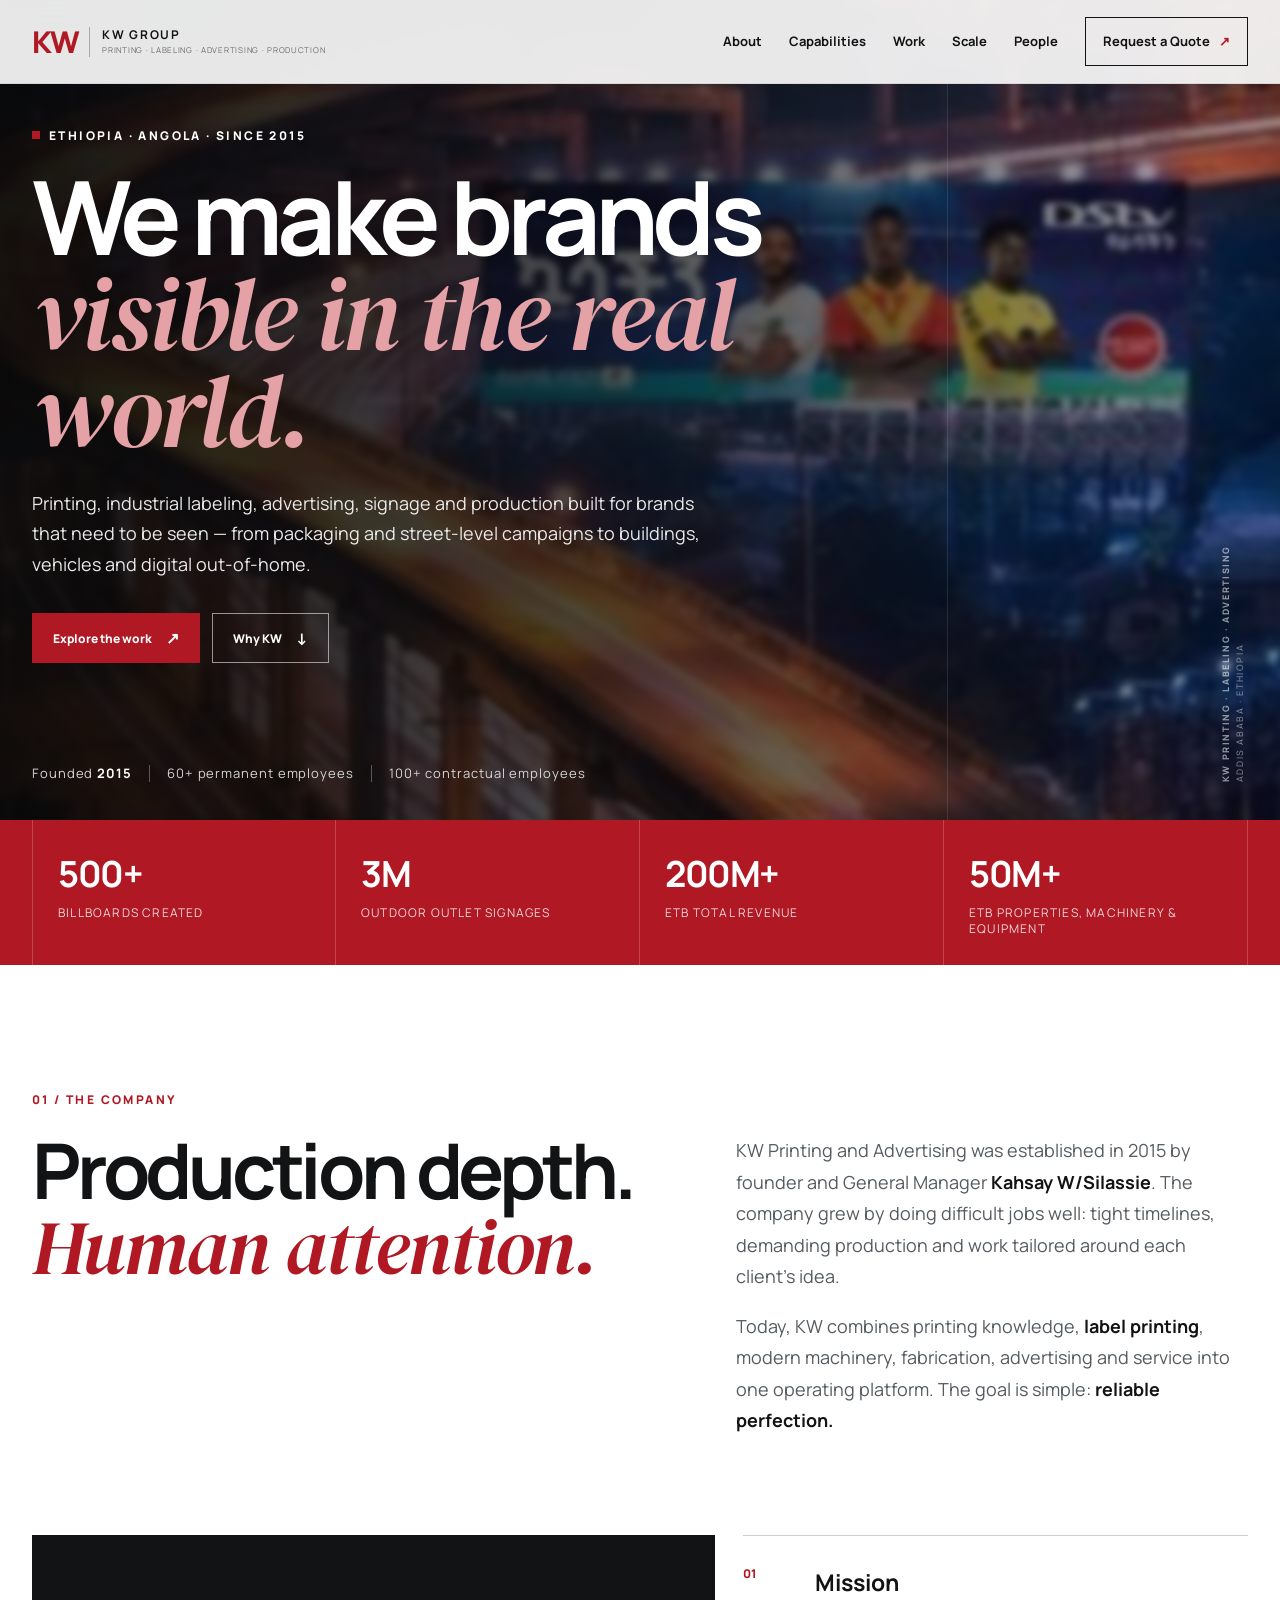
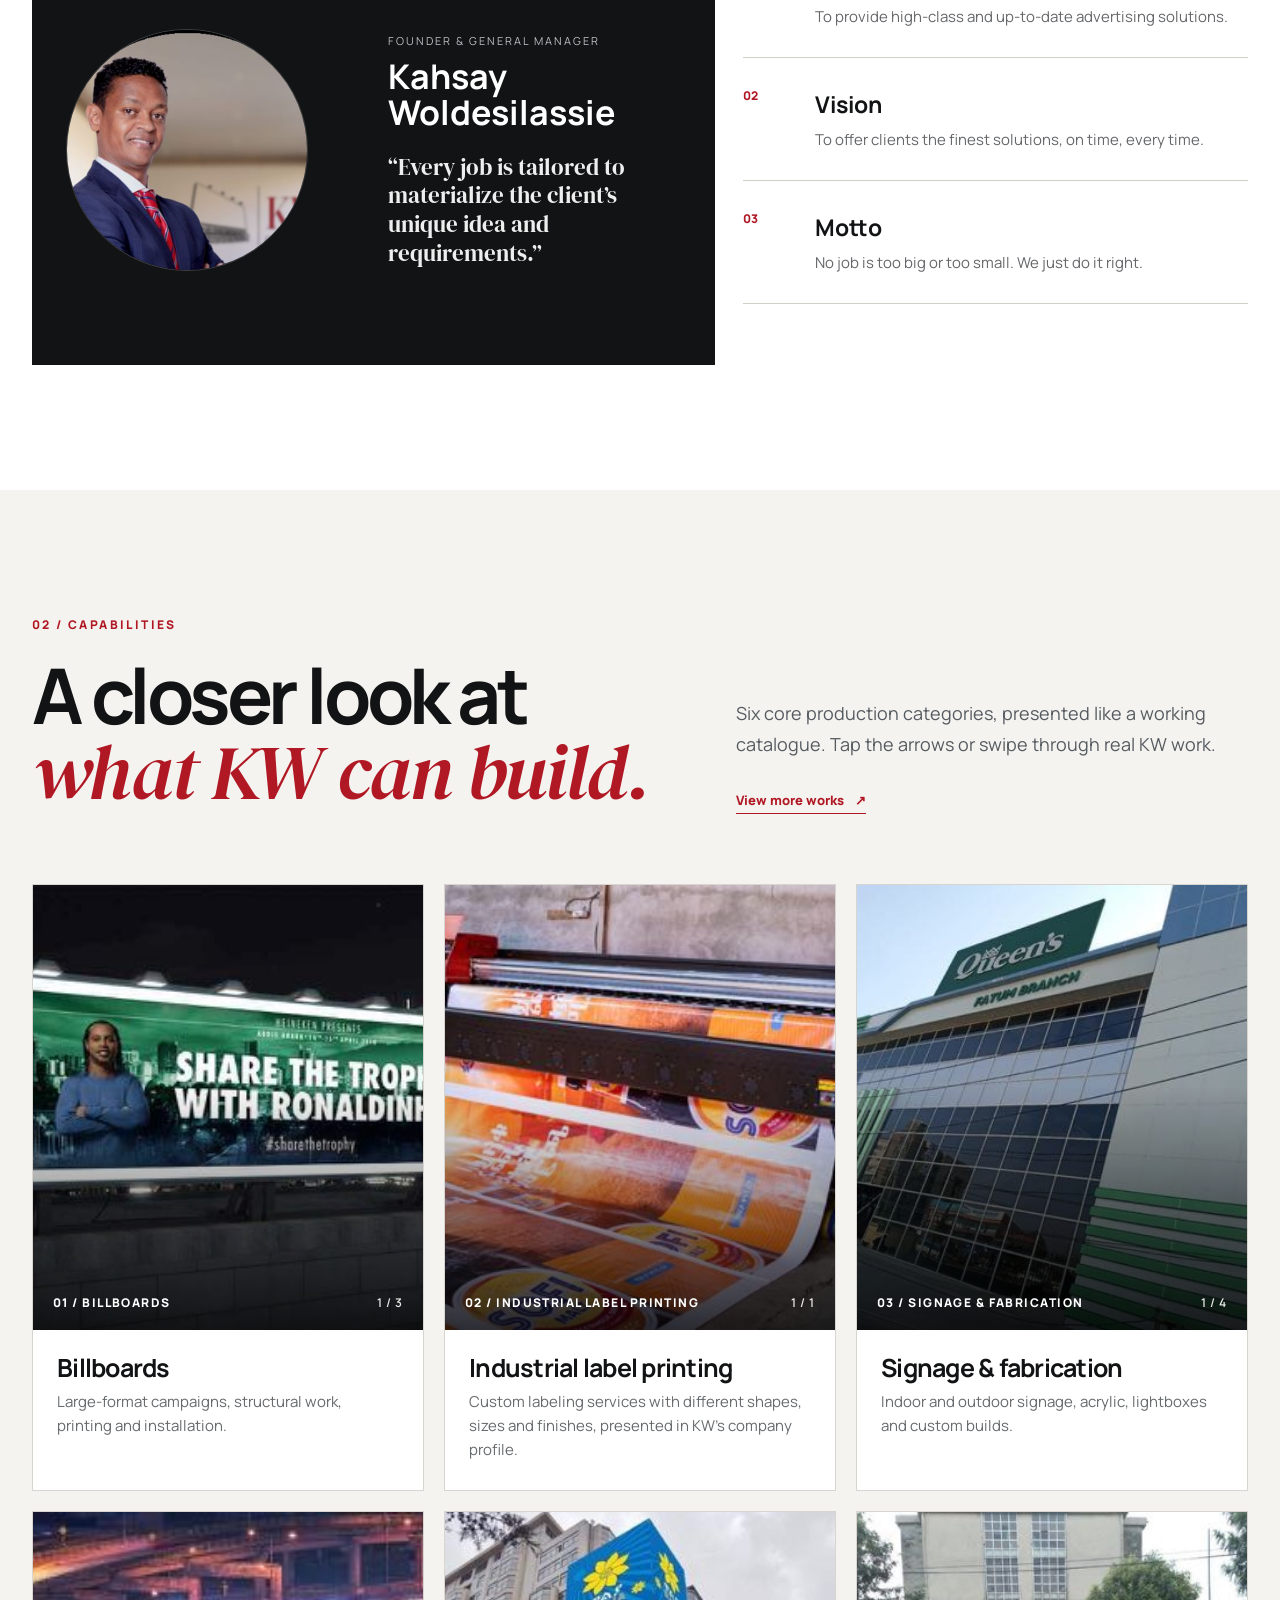
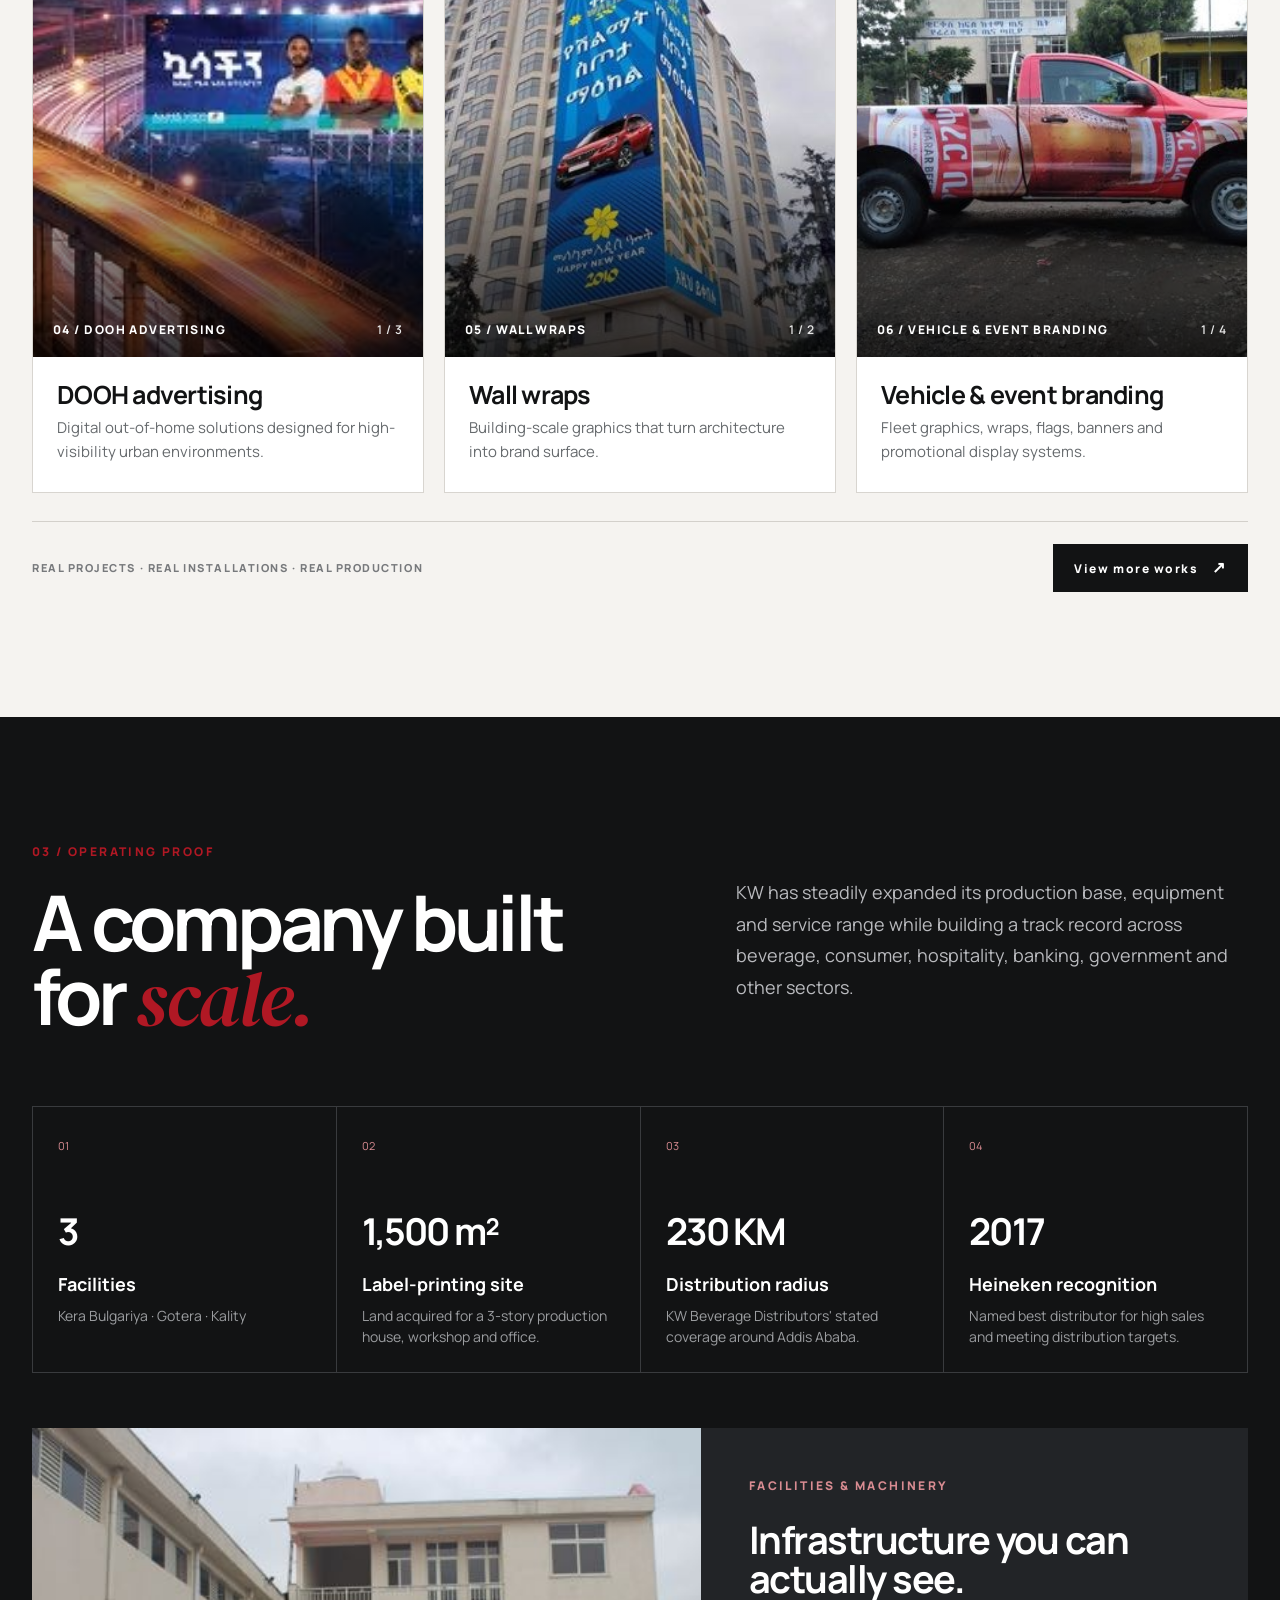
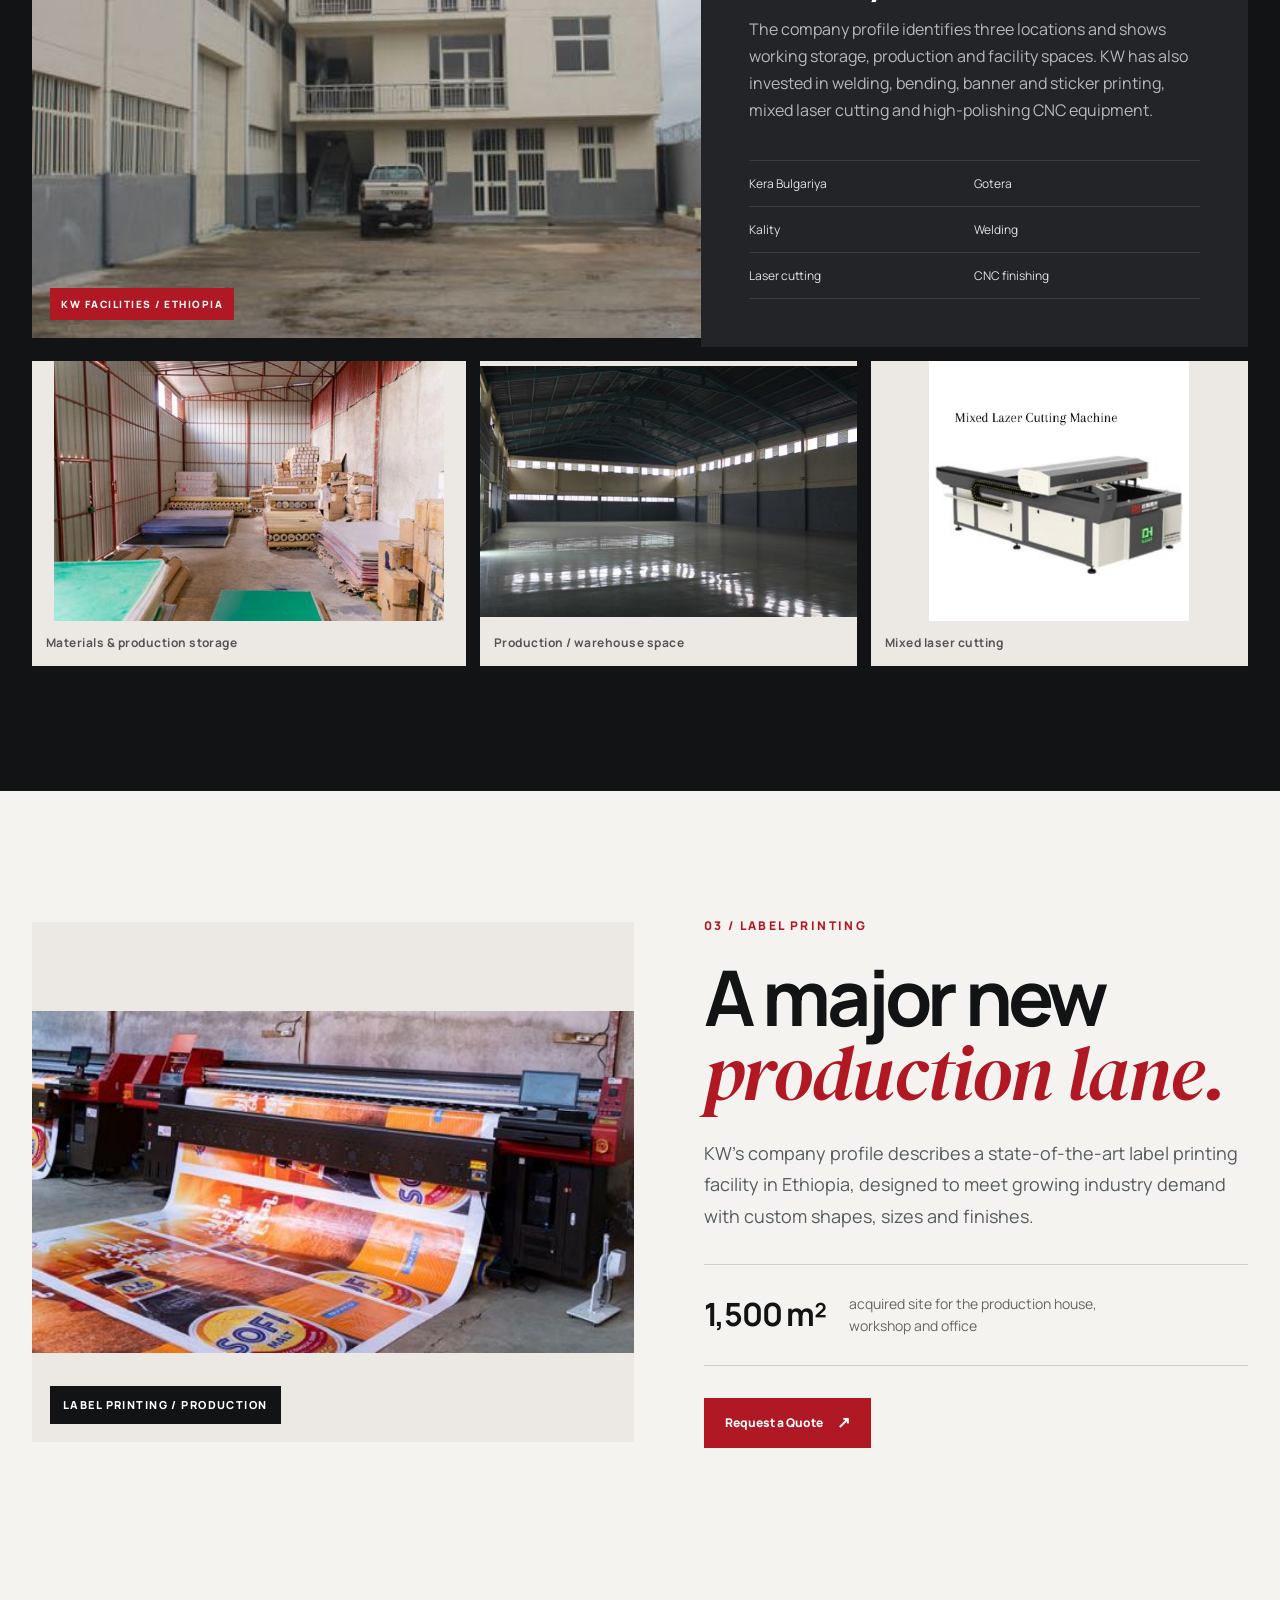
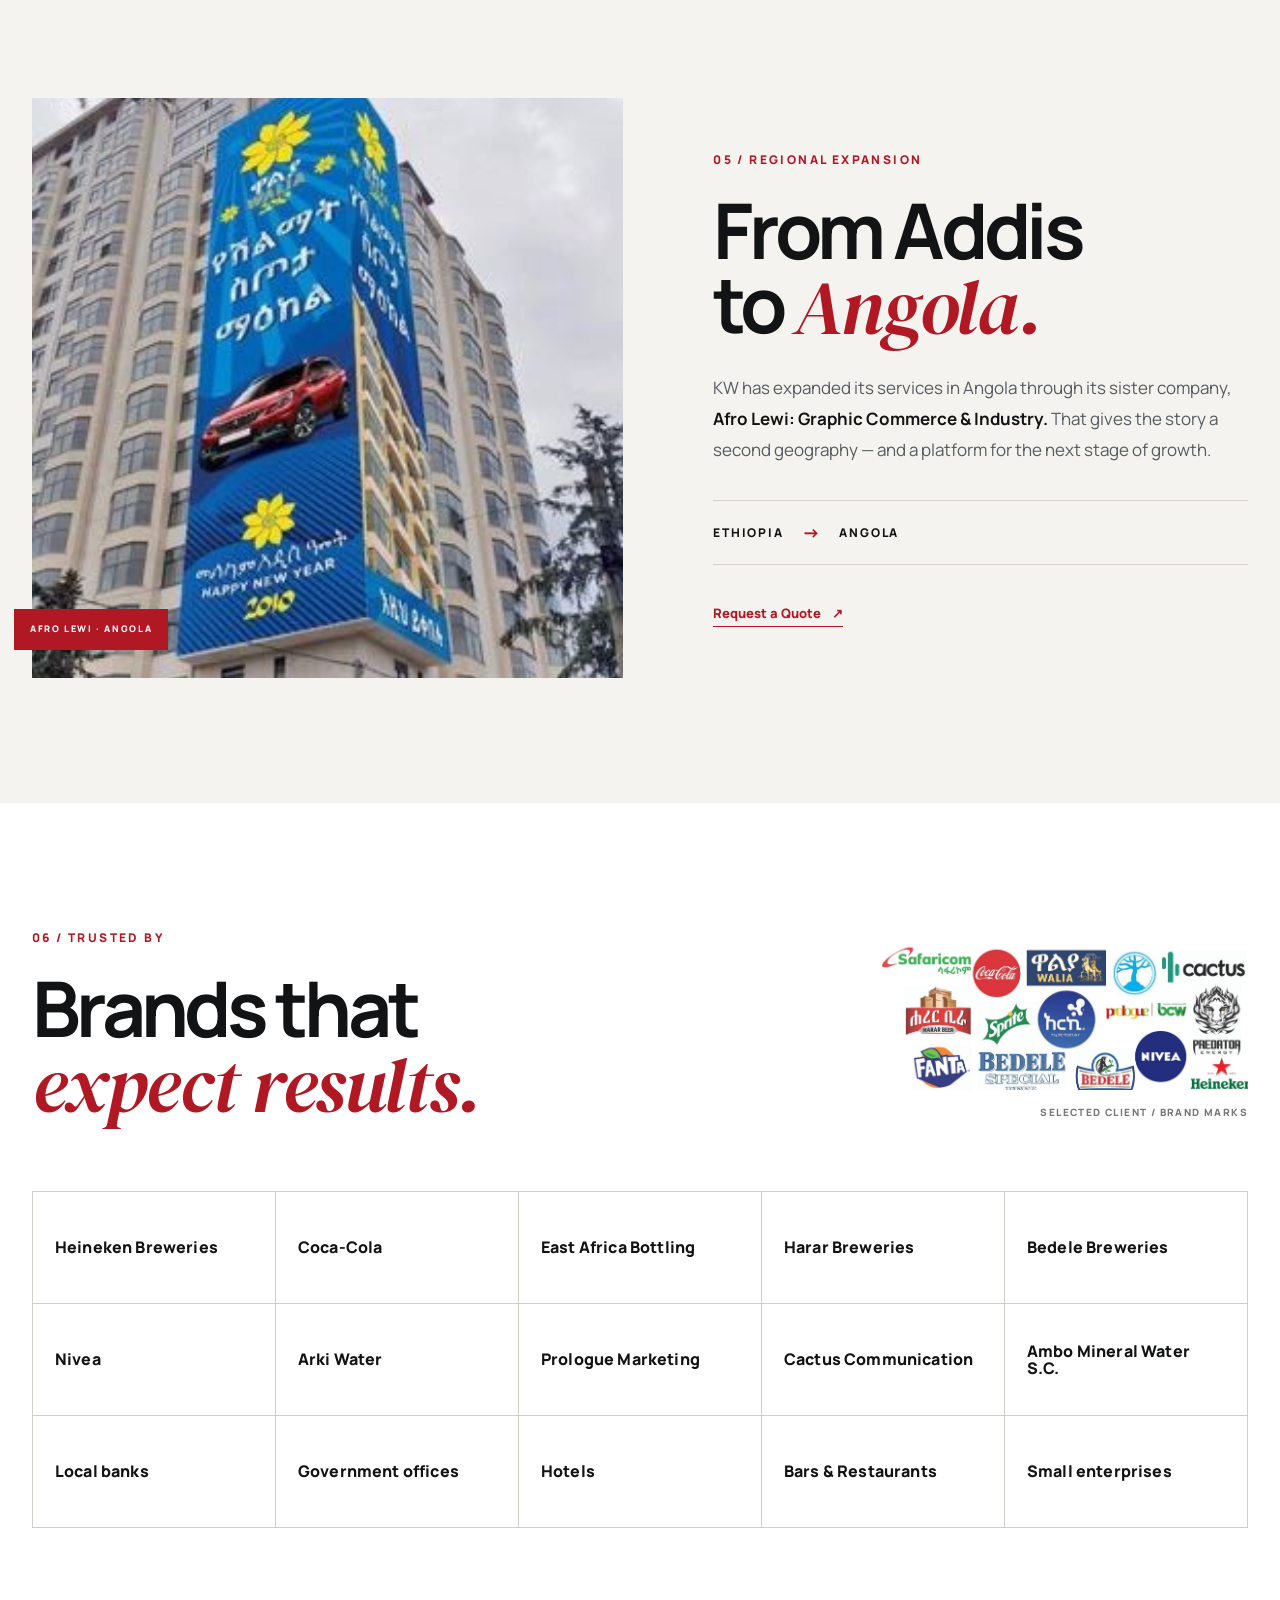
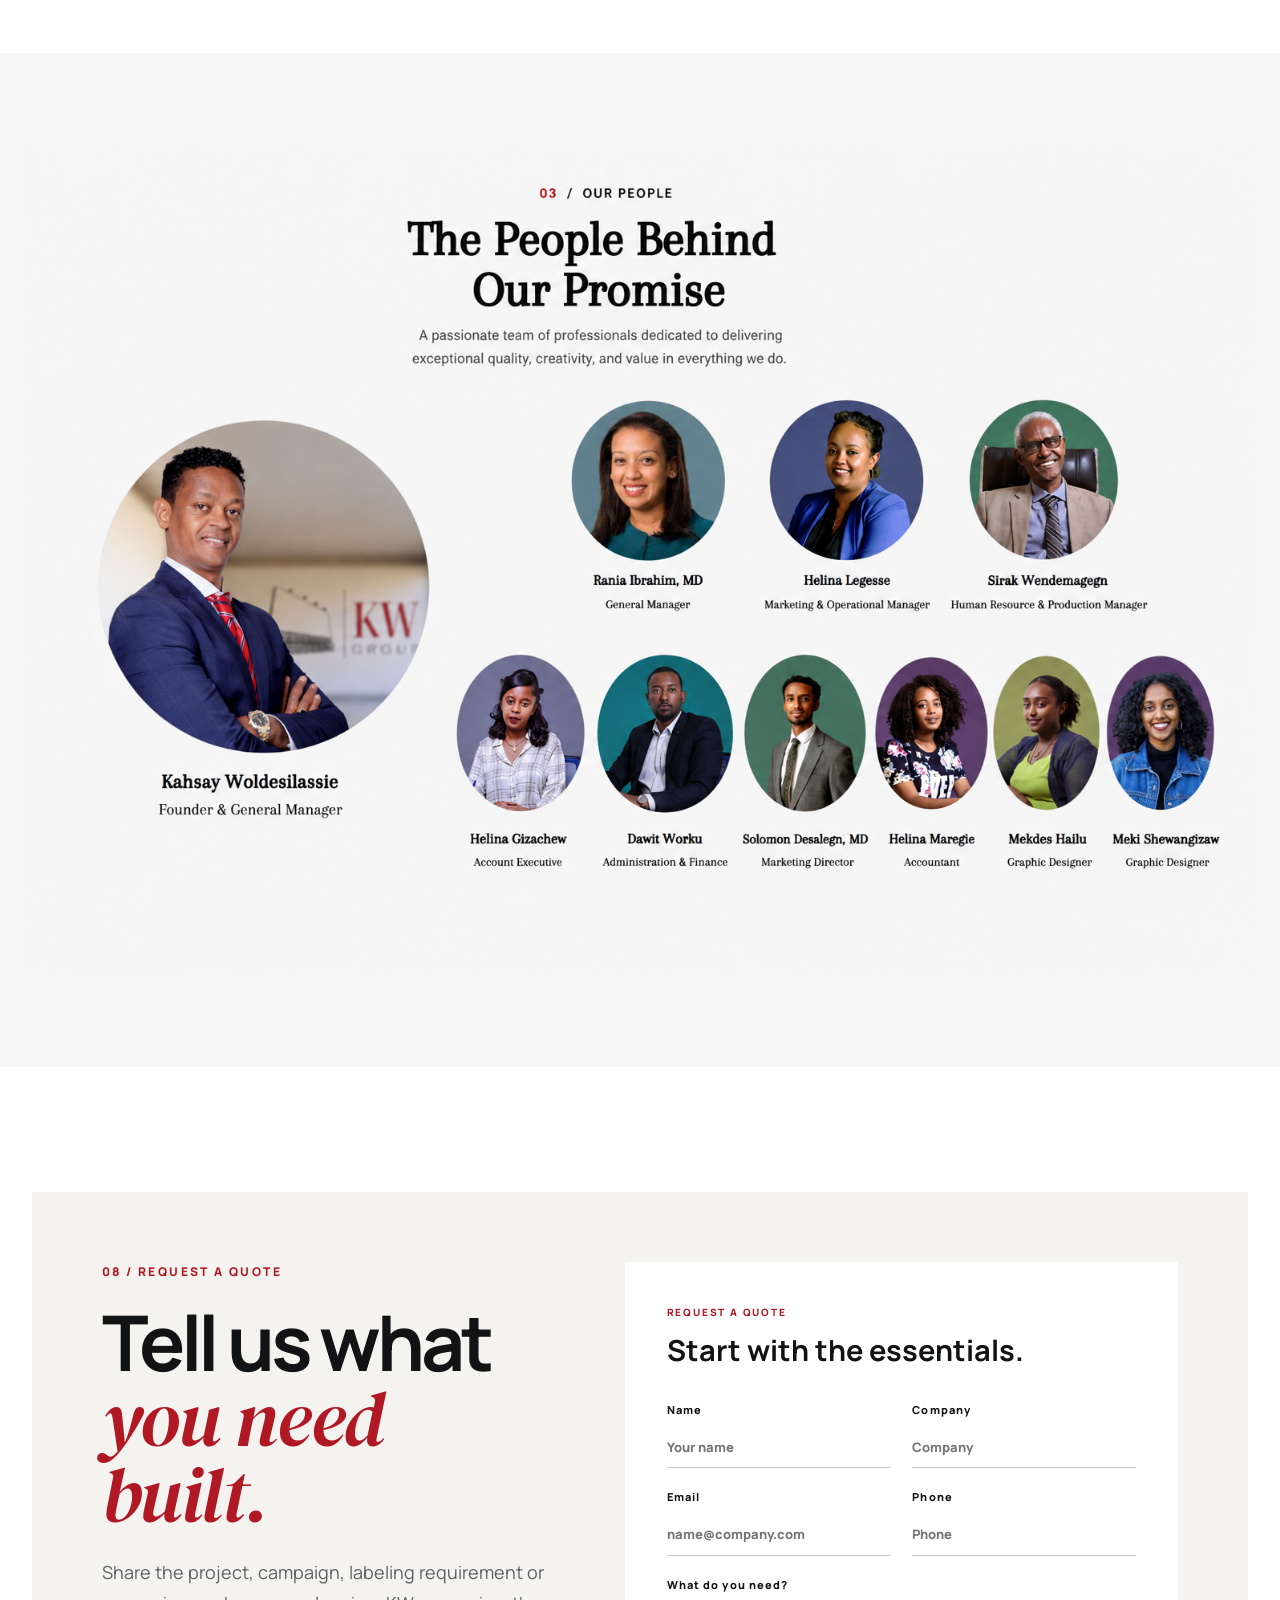
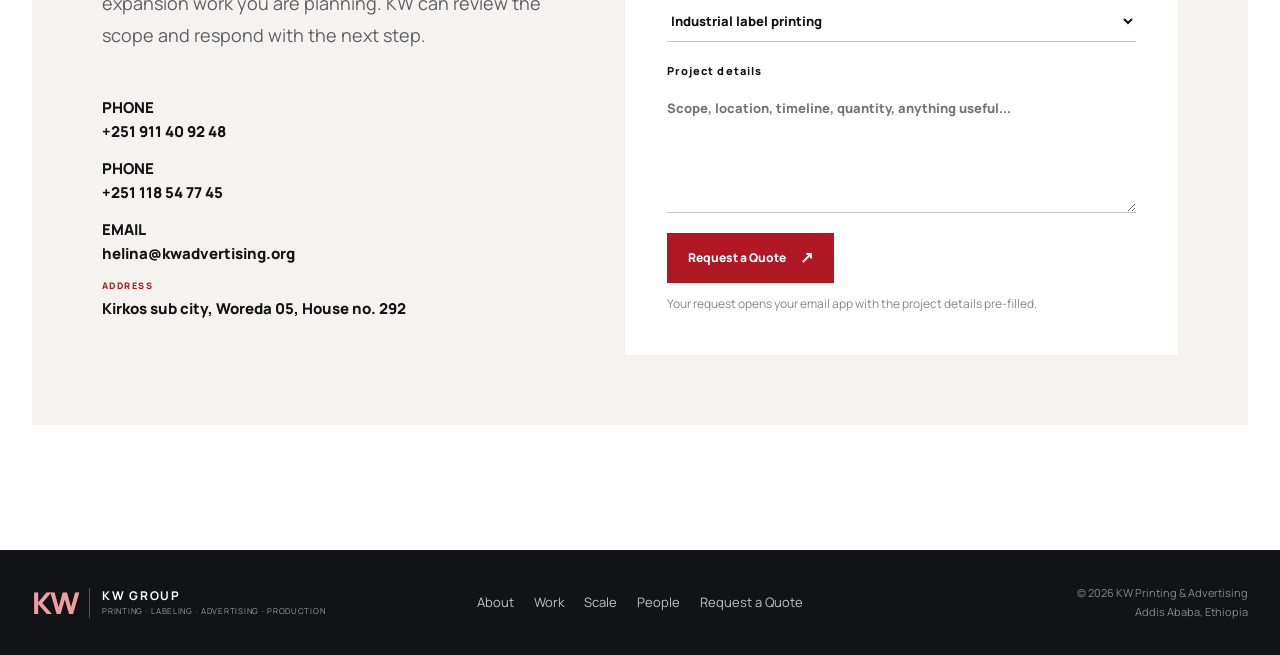
==== commit 7fddb165: "fix num" ====
--- a/index.html
+++ b/index.html
@@ -37,11 +37,7 @@
   <div class="catalog-grid" id="catalog-grid"></div><div class="catalog-footer"><span>REAL PROJECTS · REAL INSTALLATIONS · REAL PRODUCTION</span><a class="button button-dark" href="works.html">View more works <span>↗</span></a></div>
 </div></section>
 <section class="section proof" id="scale"><div class="container">
-<<<<<<< HEAD
   <div class="proof-top"><div><p class="eyebrow">03 / OPERATING PROOF</p><h2>A company built<br>for <em>scale.</em></h2></div><p class="proof-lead">KW has steadily expanded its production base, equipment and service range while building a track record across beverage, consumer, hospitality, banking, government and other sectors.</p></div>
-=======
-  <div class="proof-top"><div><p class="eyebrow">04 / OPERATING PROOF</p><h2>A company built<br>for <em>scale.</em></h2></div><p class="proof-lead">KW has steadily expanded its production base, equipment and service range while building a track record across beverage, consumer, hospitality, banking, government and other sectors.</p></div>
->>>>>>> 0160689df4f580b3b255d3fbeb14bcf09143313c
   <div class="proof-grid"><article class="proof-card"><span>01</span><strong>3</strong><h3>Facilities</h3><p>Kera Bulgariya · Gotera · Kality</p></article><article class="proof-card"><span>02</span><strong>1,500 m²</strong><h3>Label-printing site</h3><p>Land acquired for a 3-story production house, workshop and office.</p></article><article class="proof-card"><span>03</span><strong>230 KM</strong><h3>Distribution radius</h3><p>KW Beverage Distributors' stated coverage around Addis Ababa.</p></article><article class="proof-card"><span>04</span><strong>2017</strong><h3>Heineken recognition</h3><p>Named best distributor for high sales and meeting distribution targets.</p></article></div>
   <div class="facility-showcase"><div class="facility-main"><img src="assets/images/source_clean/facility-building.jpg" alt="KW facility building"><div class="image-label">KW FACILITIES / ETHIOPIA</div></div><div class="facility-copy"><p class="eyebrow">FACILITIES & MACHINERY</p><h3>Infrastructure you can actually see.</h3><p>The company profile identifies three locations and shows working storage, production and facility spaces. KW has also invested in welding, bending, banner and sticker printing, mixed laser cutting and high-polishing CNC equipment.</p><div class="machine-list"><span>Kera Bulgariya</span><span>Gotera</span><span>Kality</span><span>Welding</span><span>Laser cutting</span><span>CNC finishing</span></div></div></div>
   <div class="facility-gallery"><figure><img src="assets/images/source_clean/facility-materials.jpg" alt="KW facility materials and production storage"><figcaption>Materials & production storage</figcaption></figure><figure><img src="assets/images/source_clean/facility-warehouse.jpg" alt="KW production warehouse interior"><figcaption>Production / warehouse space</figcaption></figure><figure><img src="assets/images/facilities/machine-5.jpg" alt="KW mixed laser cutting machine"><figcaption>Mixed laser cutting</figcaption></figure></div>
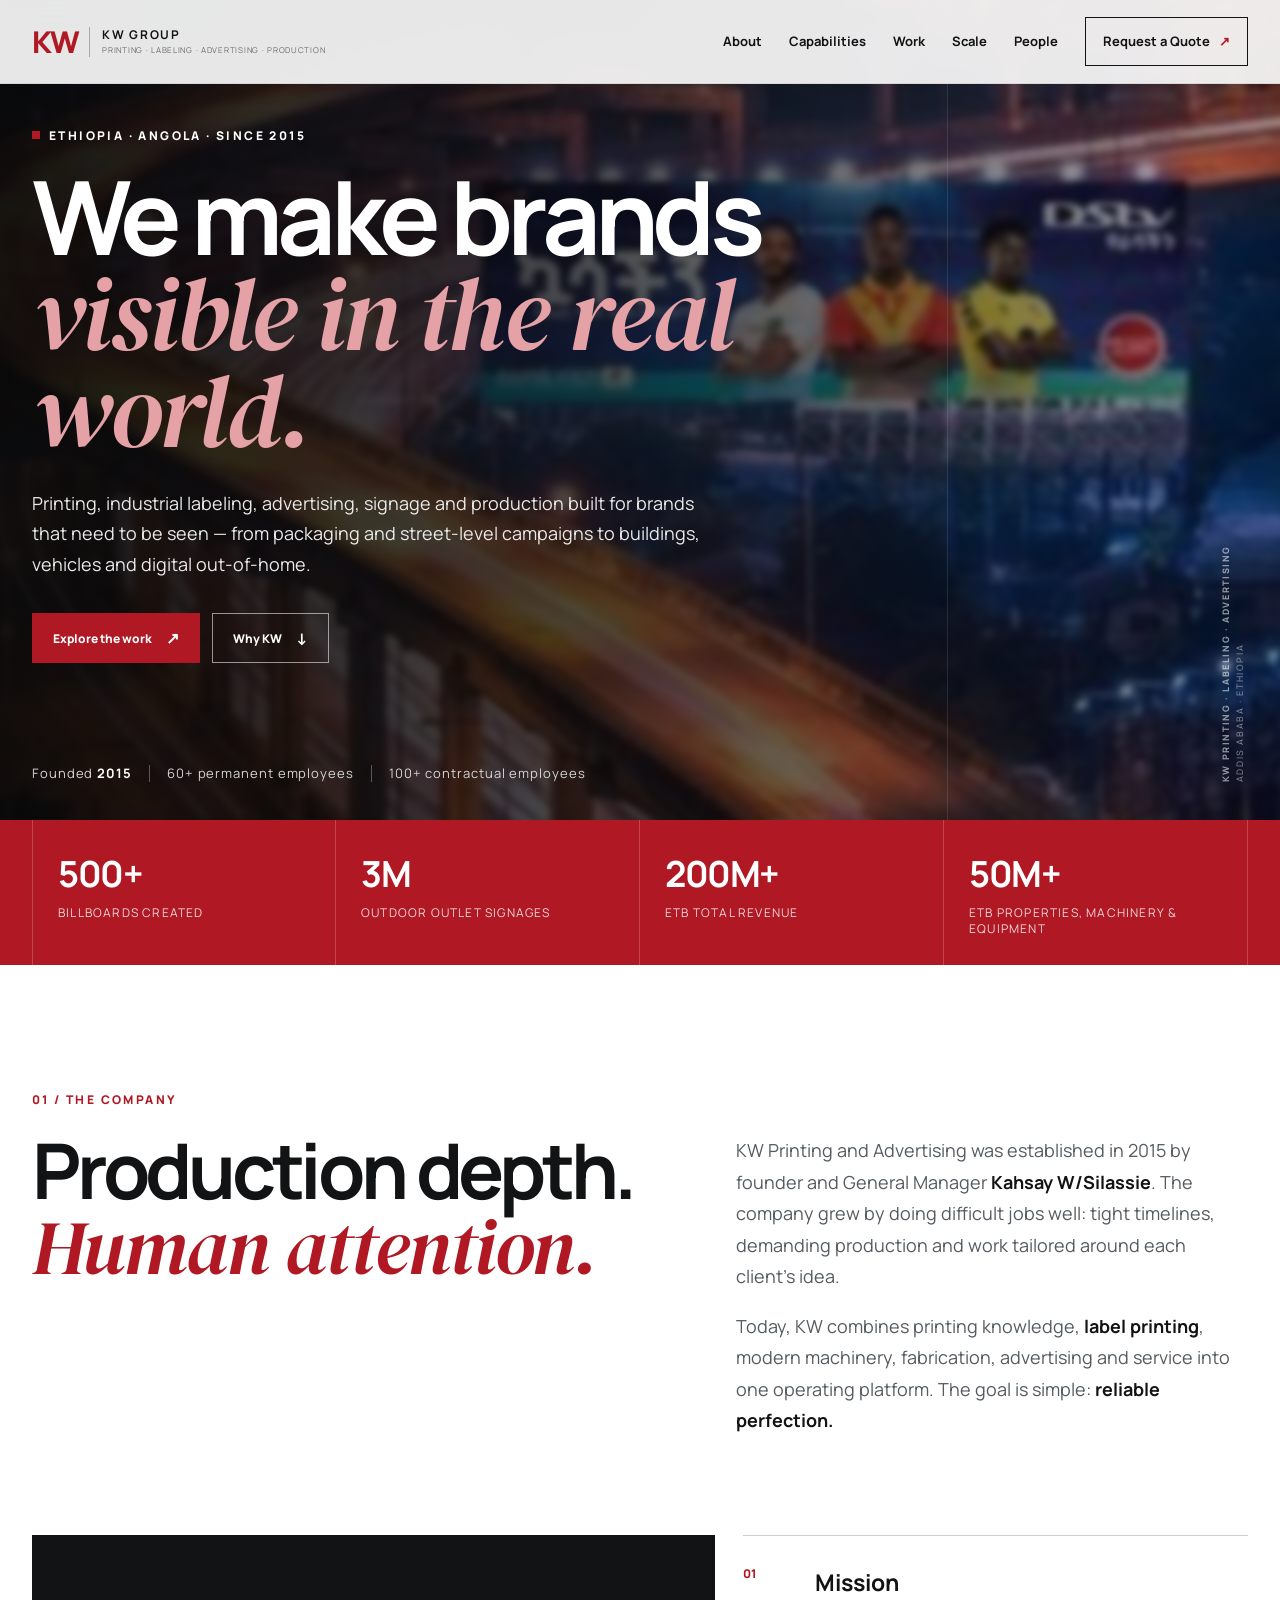
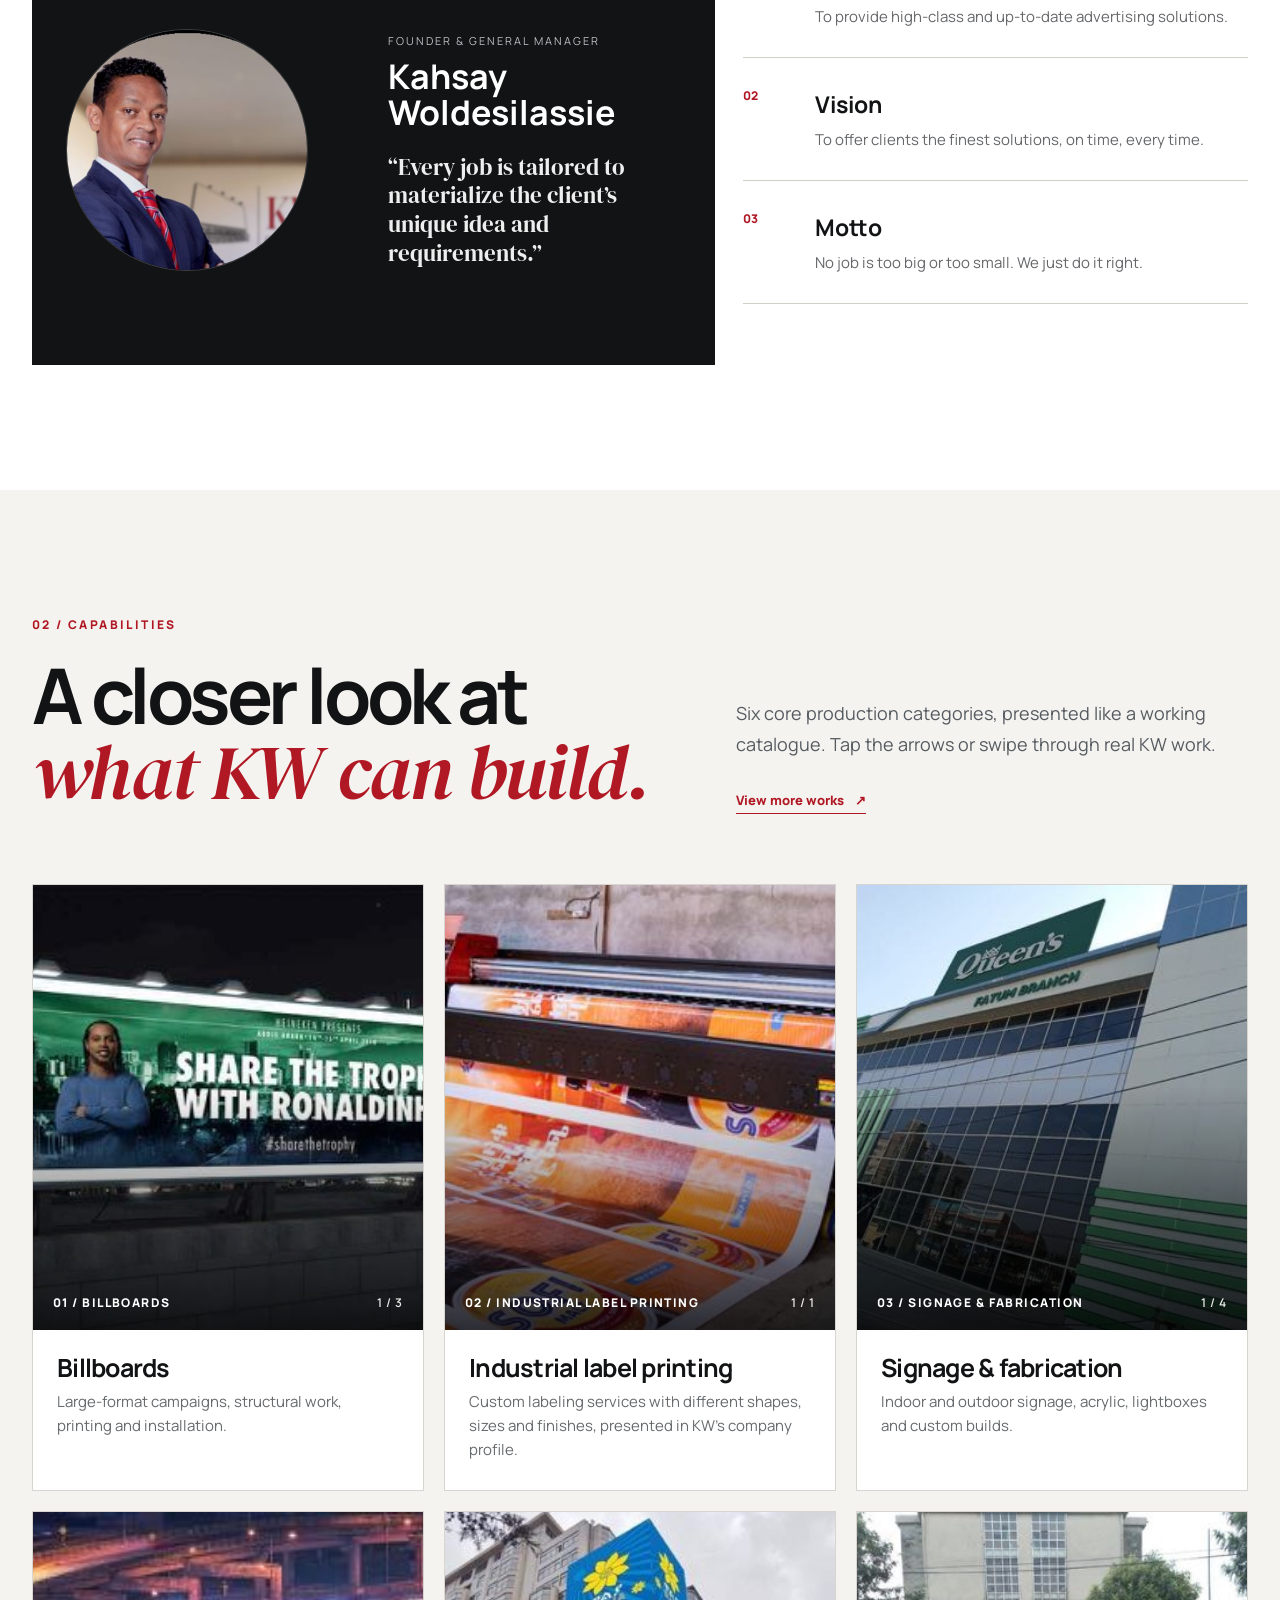
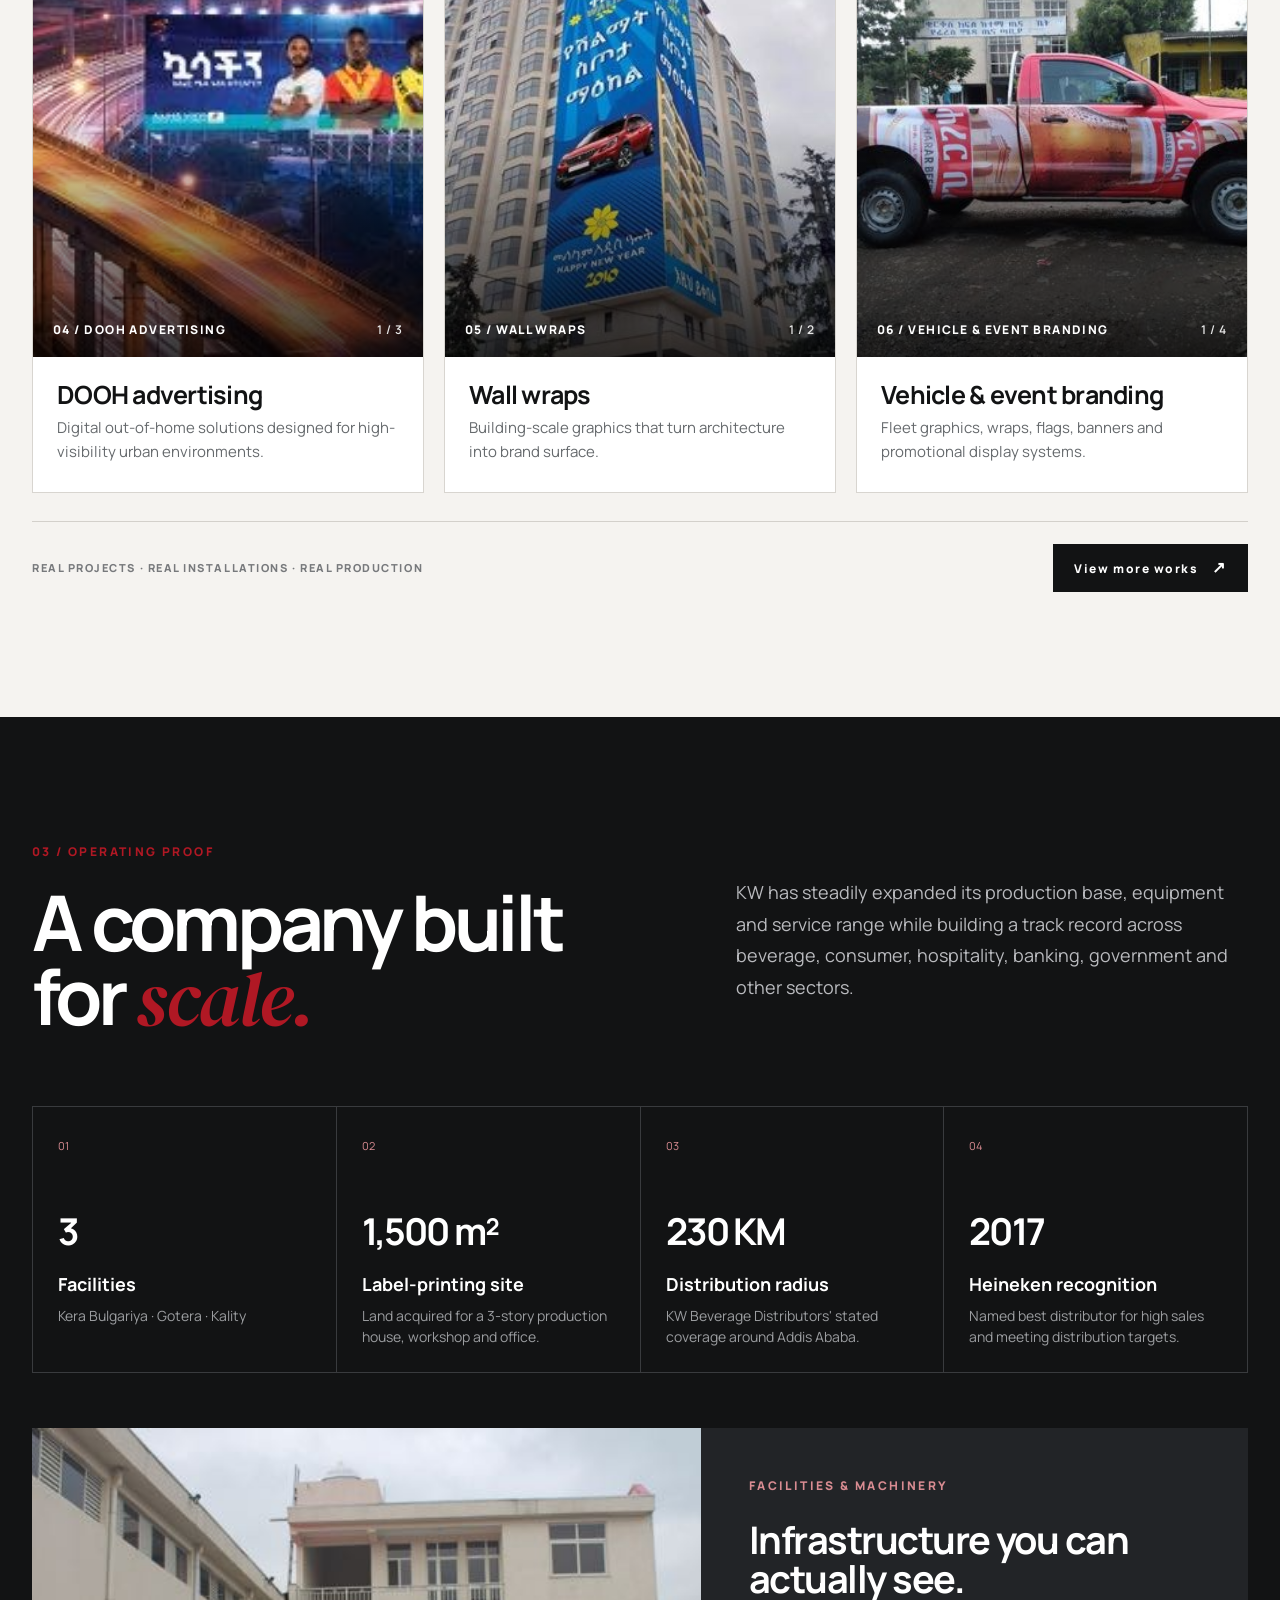
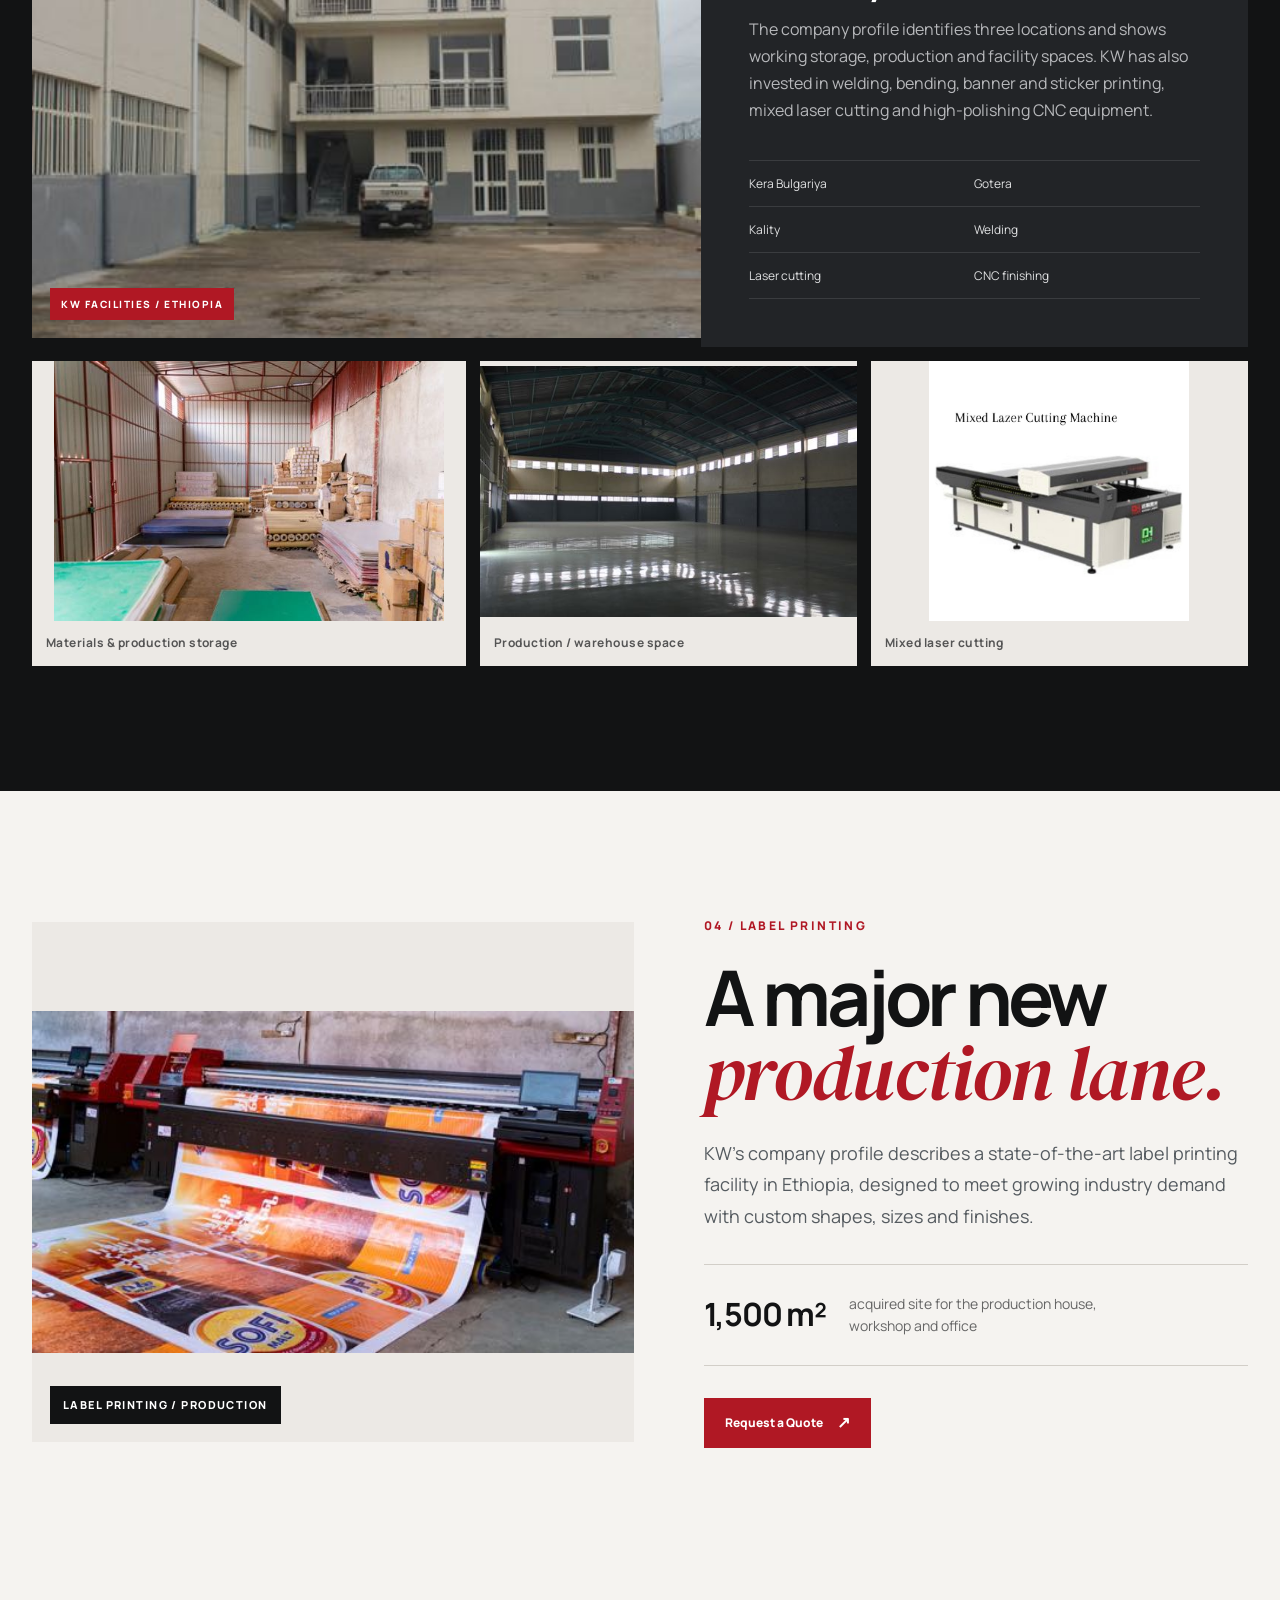
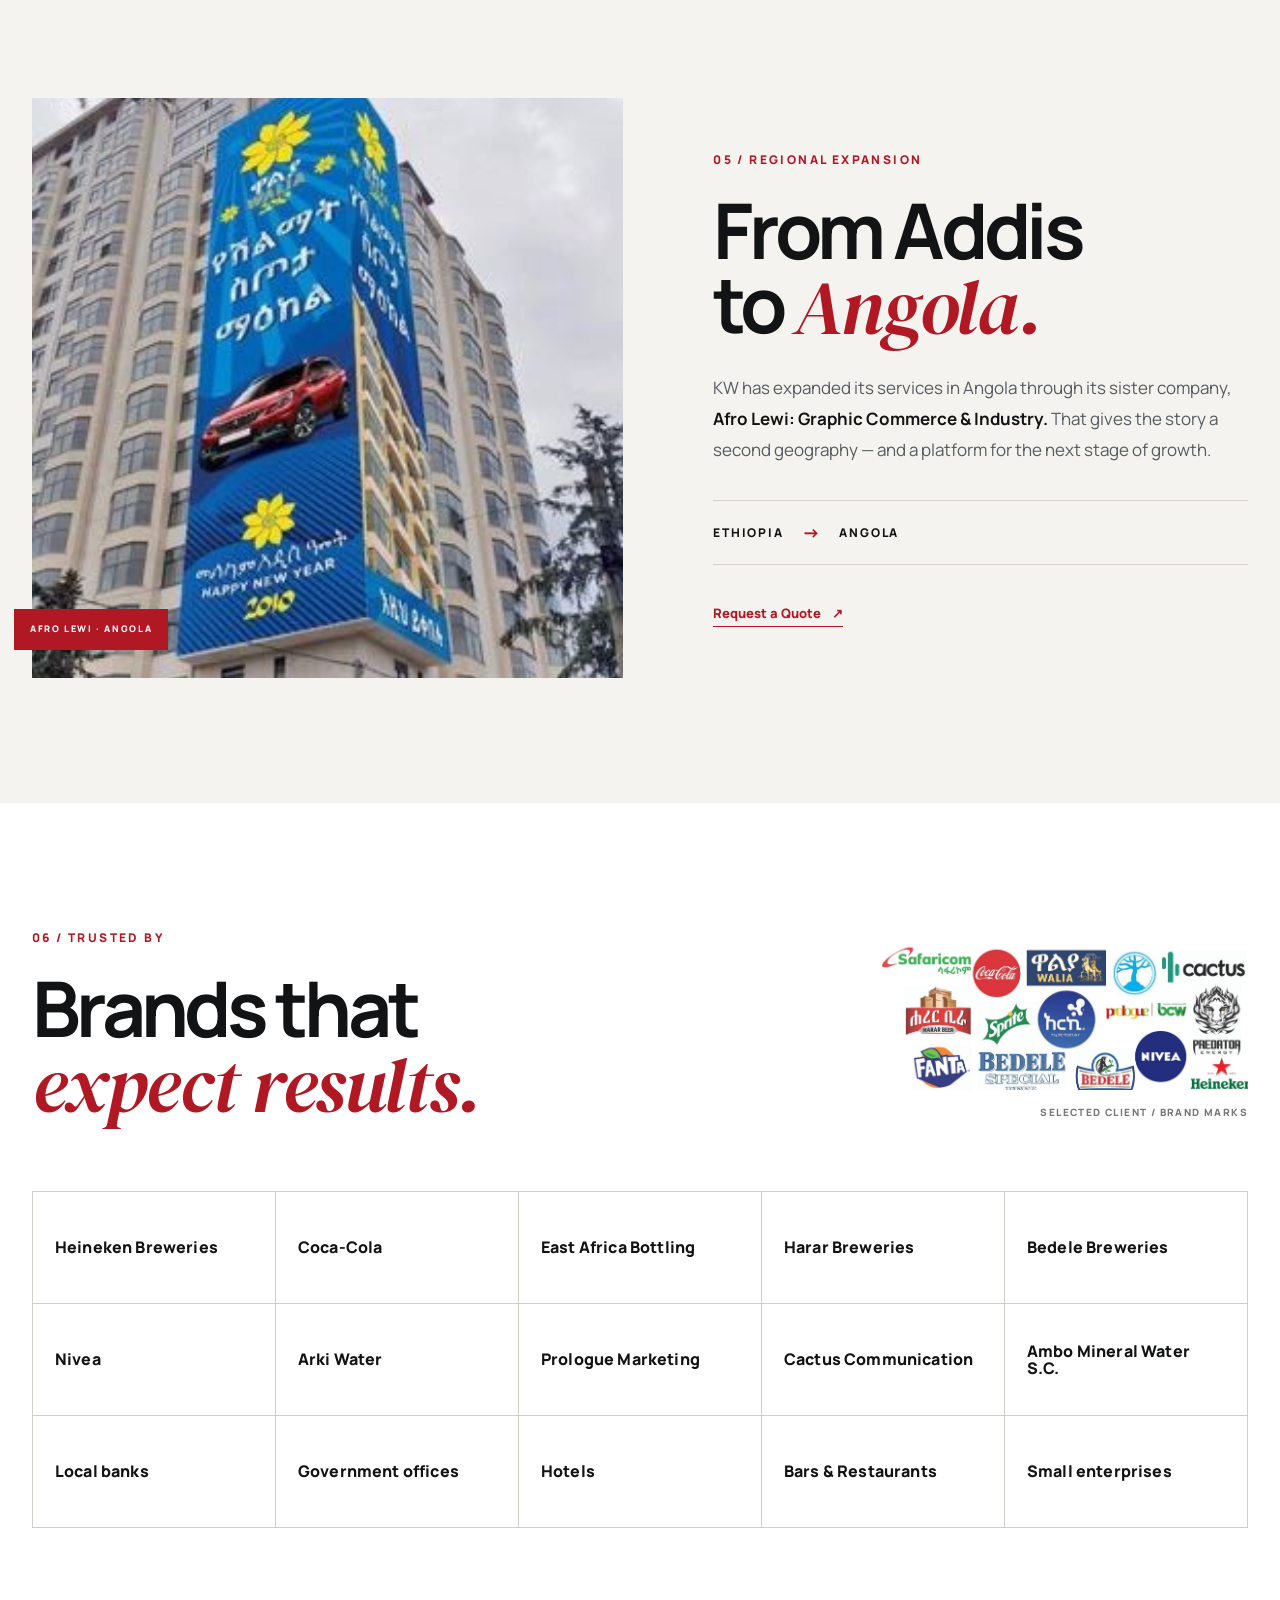
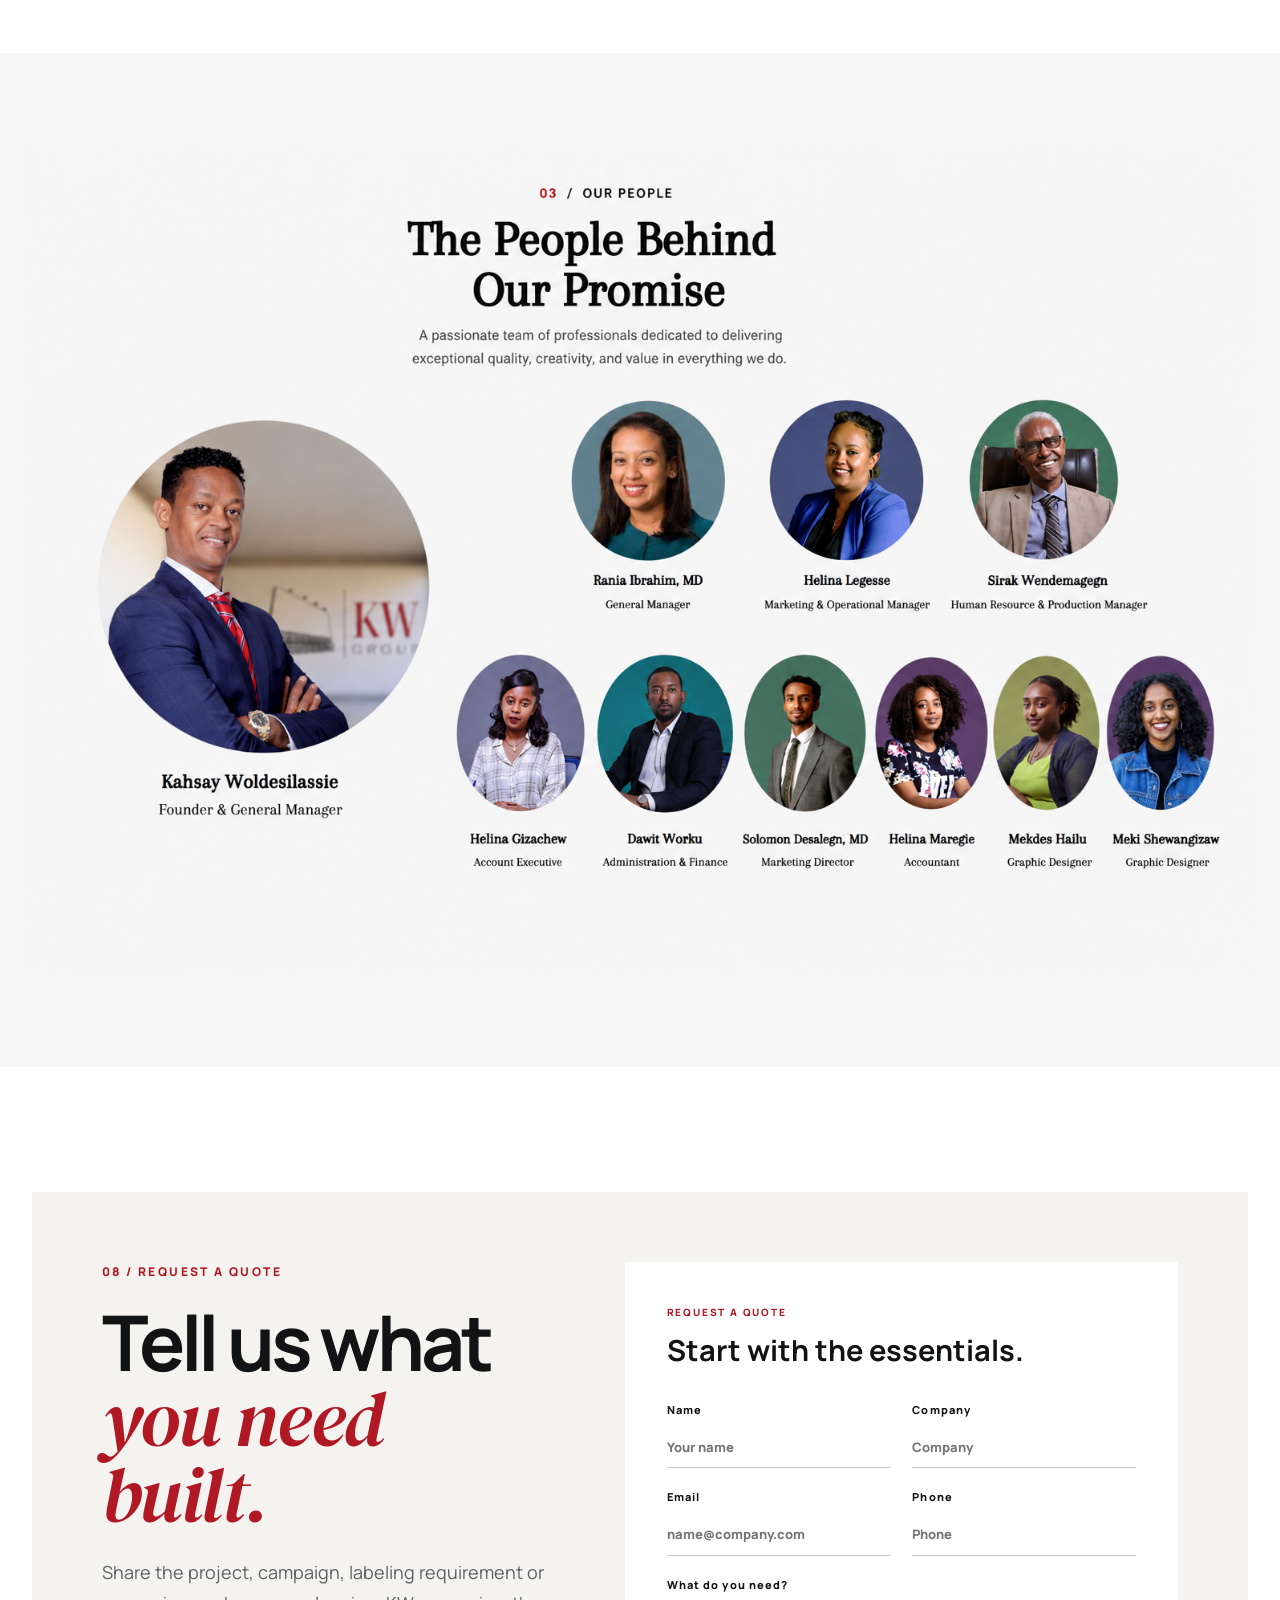
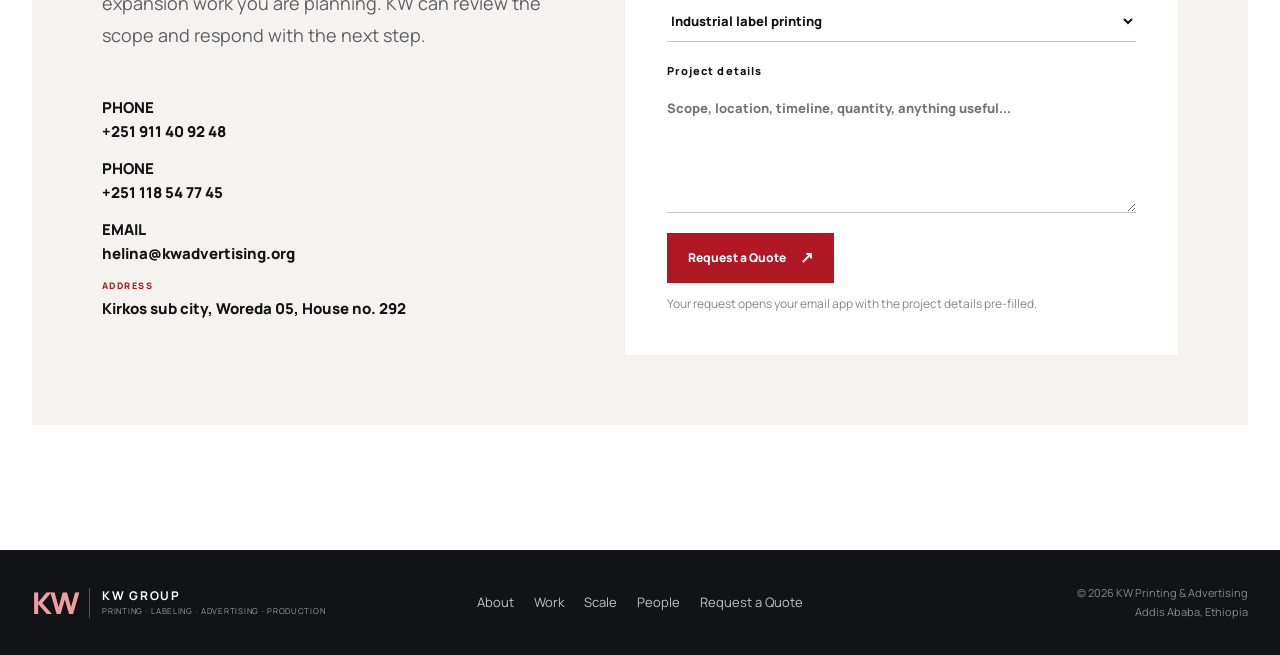
==== commit 2e9f7389: "fix num" ====
--- a/index.html
+++ b/index.html
@@ -42,7 +42,7 @@
   <div class="facility-showcase"><div class="facility-main"><img src="assets/images/source_clean/facility-building.jpg" alt="KW facility building"><div class="image-label">KW FACILITIES / ETHIOPIA</div></div><div class="facility-copy"><p class="eyebrow">FACILITIES & MACHINERY</p><h3>Infrastructure you can actually see.</h3><p>The company profile identifies three locations and shows working storage, production and facility spaces. KW has also invested in welding, bending, banner and sticker printing, mixed laser cutting and high-polishing CNC equipment.</p><div class="machine-list"><span>Kera Bulgariya</span><span>Gotera</span><span>Kality</span><span>Welding</span><span>Laser cutting</span><span>CNC finishing</span></div></div></div>
   <div class="facility-gallery"><figure><img src="assets/images/source_clean/facility-materials.jpg" alt="KW facility materials and production storage"><figcaption>Materials & production storage</figcaption></figure><figure><img src="assets/images/source_clean/facility-warehouse.jpg" alt="KW production warehouse interior"><figcaption>Production / warehouse space</figcaption></figure><figure><img src="assets/images/facilities/machine-5.jpg" alt="KW mixed laser cutting machine"><figcaption>Mixed laser cutting</figcaption></figure></div>
 </div></section>
-<section class="section label-feature"><div class="container label-feature-grid"><div class="label-image"><img src="assets/images/source_clean/label-printing.jpg" alt="Label printing production shown in KW company profile"><span>LABEL PRINTING / PRODUCTION</span></div><div class="label-copy"><p class="eyebrow">03 / LABEL PRINTING</p><h2>A major new<br><em>production lane.</em></h2><p>KW's company profile describes a state-of-the-art label printing facility in Ethiopia, designed to meet growing industry demand with custom shapes, sizes and finishes.</p><div class="label-proof"><strong>1,500 m²</strong><span>acquired site for the production house, workshop and office</span></div><a class="button button-red" href="#contact">Request a Quote <span>↗</span></a></div></div></section>
+<section class="section label-feature"><div class="container label-feature-grid"><div class="label-image"><img src="assets/images/source_clean/label-printing.jpg" alt="Label printing production shown in KW company profile"><span>LABEL PRINTING / PRODUCTION</span></div><div class="label-copy"><p class="eyebrow">04 / LABEL PRINTING</p><h2>A major new<br><em>production lane.</em></h2><p>KW's company profile describes a state-of-the-art label printing facility in Ethiopia, designed to meet growing industry demand with custom shapes, sizes and finishes.</p><div class="label-proof"><strong>1,500 m²</strong><span>acquired site for the production house, workshop and office</span></div><a class="button button-red" href="#contact">Request a Quote <span>↗</span></a></div></div></section>
 <section class="section expansion"><div class="container expansion-grid"><div class="expansion-image"><img src="assets/images/portfolio/wall-wrap-20-01.jpg" alt="Large-scale branded building installation"><span class="floating-tag">AFRO LEWI · ANGOLA</span></div><div class="expansion-copy"><p class="eyebrow">05 / REGIONAL EXPANSION</p><h2>From Addis<br>to <em>Angola.</em></h2><p>KW has expanded its services in Angola through its sister company, <b>Afro Lewi: Graphic Commerce & Industry.</b> That gives the story a second geography — and a platform for the next stage of growth.</p><div class="expansion-line"><span>ETHIOPIA</span><i>→</i><span>ANGOLA</span></div><a class="text-link" href="#contact">Request a Quote <span>↗</span></a></div></div></section>
 <section class="section clients"><div class="container"><div class="client-head"><div><p class="eyebrow">06 / TRUSTED BY</p><h2>Brands that<br><em>expect results.</em></h2></div><div class="client-head-logos"><img src="assets/images/source/client-logos.jpg" alt="Selected client logos reproduced from KW company profile"><span>SELECTED CLIENT / BRAND MARKS</span></div></div><div class="client-grid"><span>Heineken Breweries</span><span>Coca-Cola</span><span>East Africa Bottling</span><span>Harar Breweries</span><span>Bedele Breweries</span><span>Nivea</span><span>Arki Water</span><span>Prologue Marketing</span><span>Cactus Communication</span><span>Ambo Mineral Water S.C.</span><span>Local banks</span><span>Government offices</span><span>Hotels</span><span>Bars & Restaurants</span><span>Small enterprises</span></div></div></section>
 <section class="section team team-exact" id="team"><div class="container"><div class="team-exact-frame"><img src="assets/images/our-people-exact.png" alt="Our People Behind Our Promise — Kahsay Woldesilassie, Rania Ibrahim, Helina Legesse, Sirak Wendemagegn, Helina Gizachew, Dawit Worku, Solomon Desalegn, Helina Maregie, Mekdes Hailu and Meki Shewangizaw with their roles." loading="lazy"></div><div class="sr-only"><h2>Our People Behind Our Promise</h2><p>A passionate team of professionals dedicated to delivering exceptional quality, creativity, and value in everything we do.</p><ul><li>Kahsay Woldesilassie — Founder &amp; General Manager</li><li>Rania Ibrahim, MD — General Manager</li><li>Helina Legesse — Marketing &amp; Operational Manager</li><li>Sirak Wendemagegn — Human Resource &amp; Production Manager</li><li>Helina Gizachew — Account Executive</li><li>Dawit Worku — Administration &amp; Finance</li><li>Solomon Desalegn, MD — Marketing Director</li><li>Helina Maregie — Accountant</li><li>Mekdes Hailu — Graphic Designer</li><li>Meki Shewangizaw — Graphic Designer</li></ul></div></div></section>
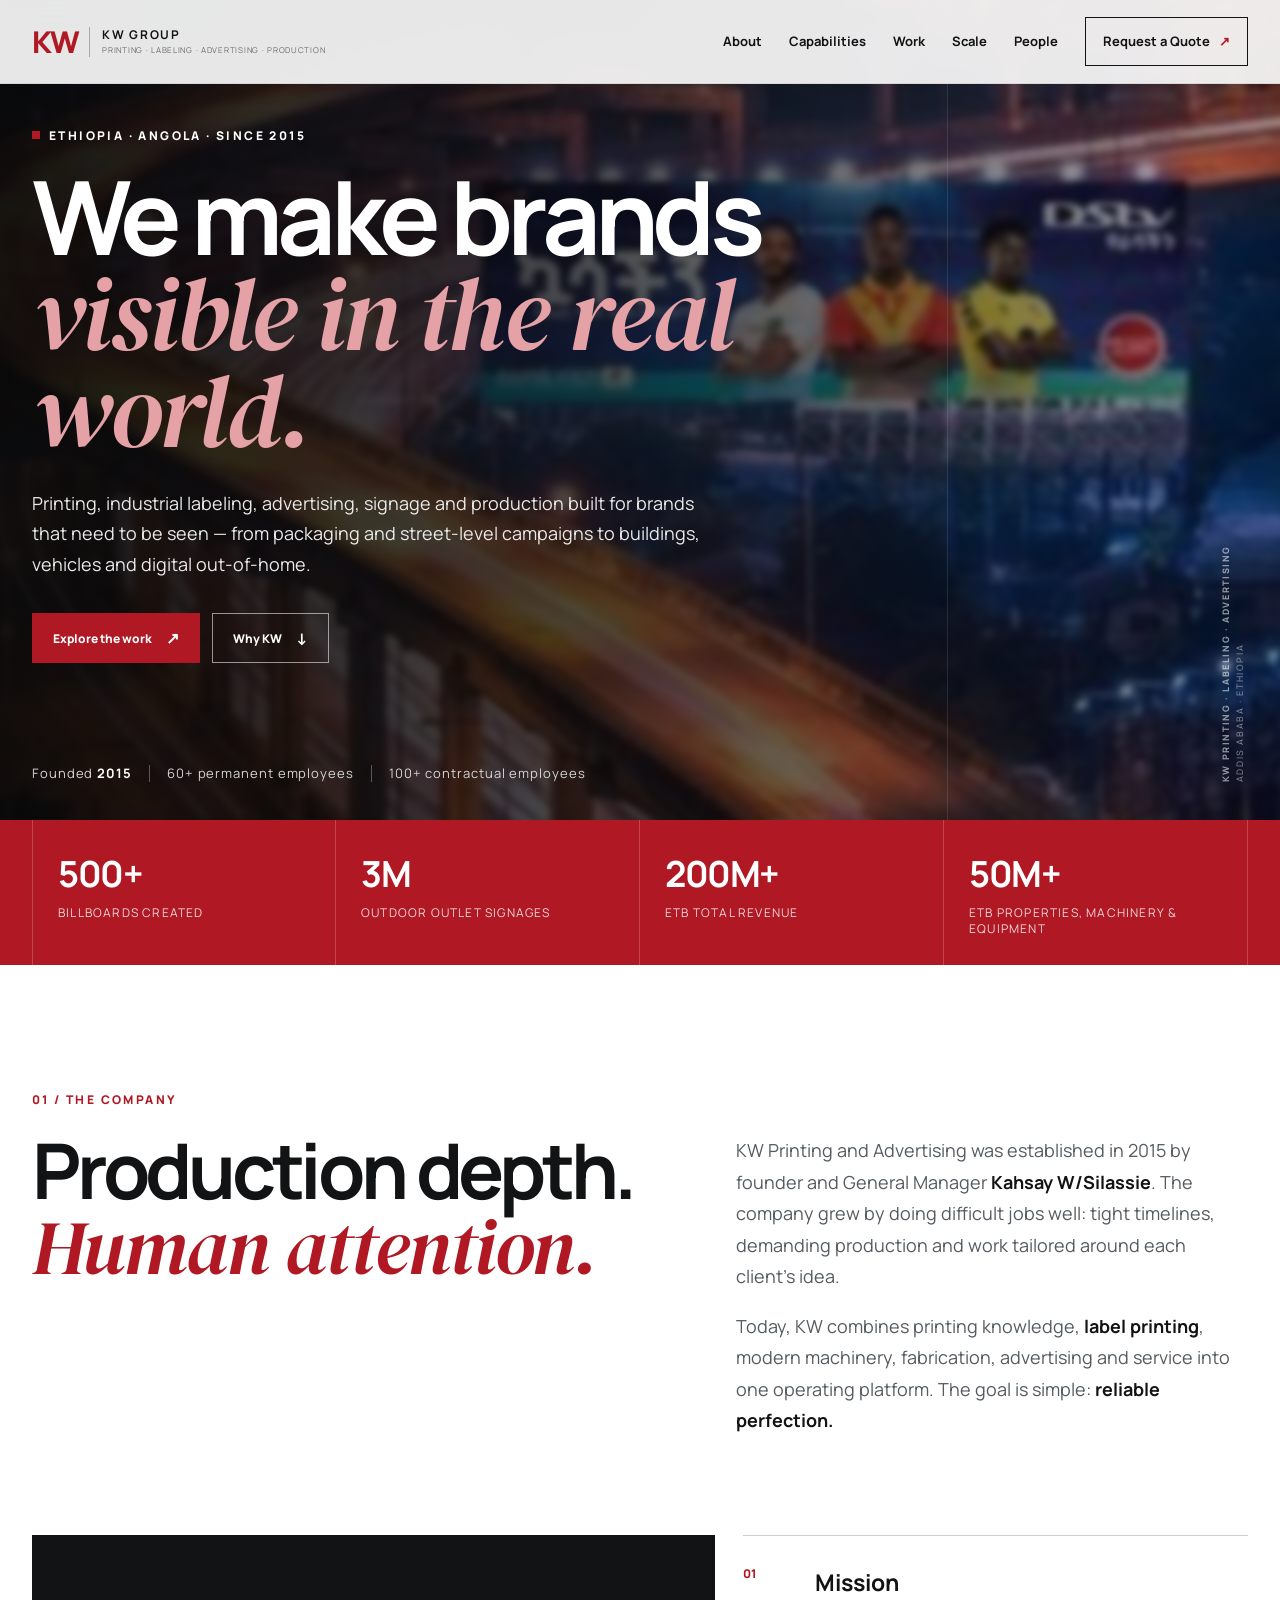
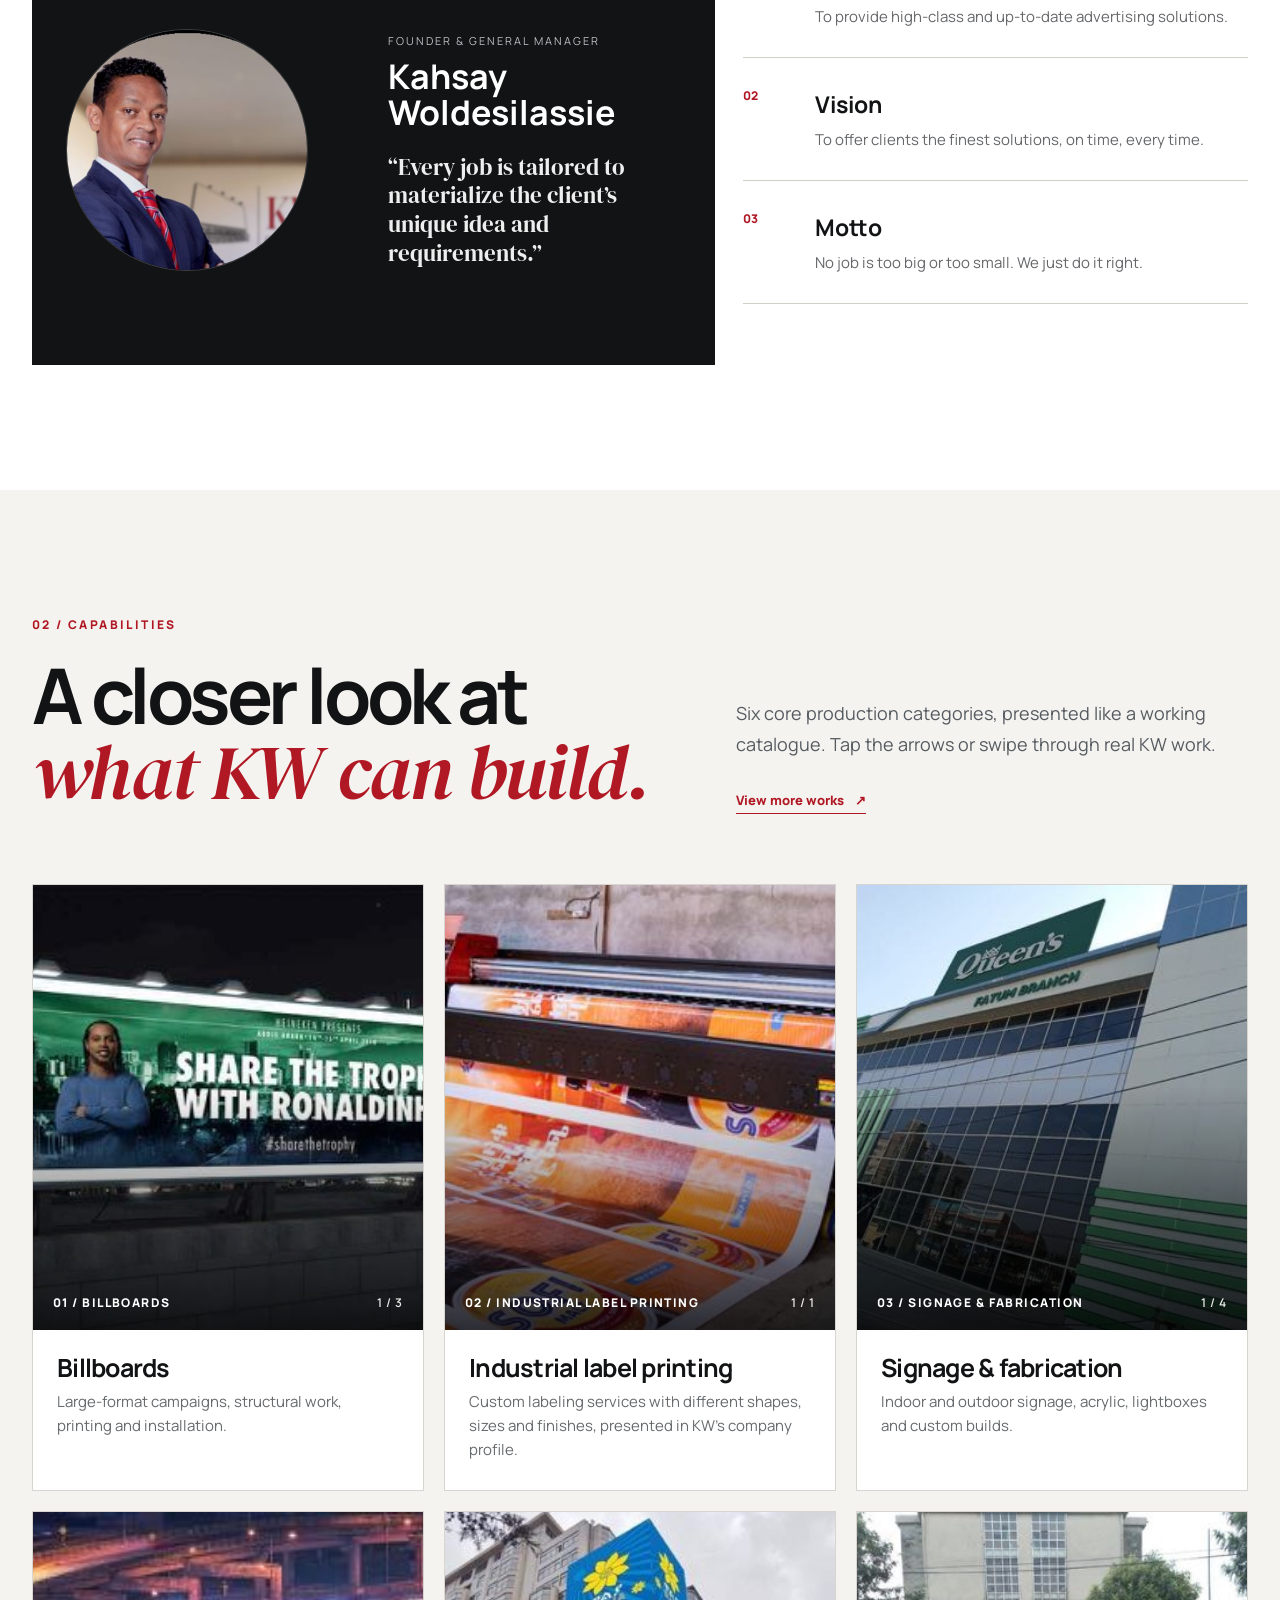
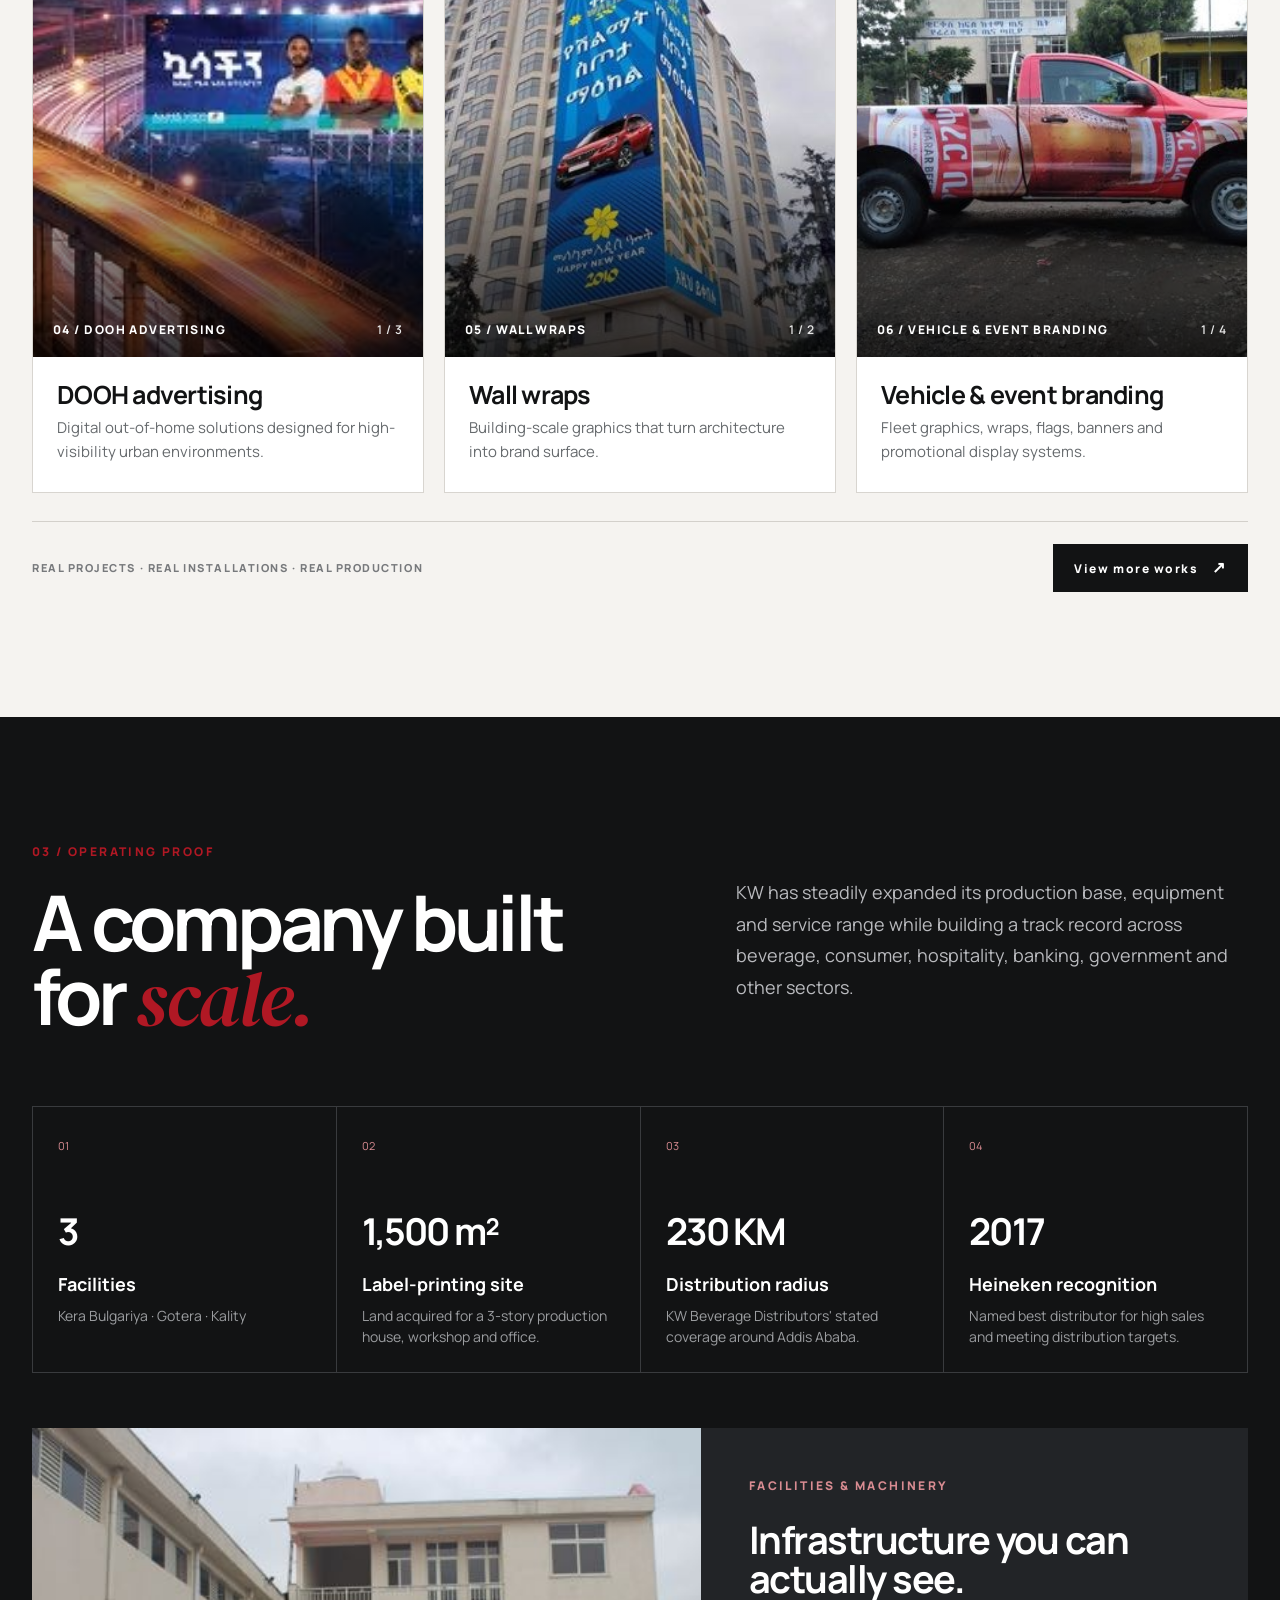
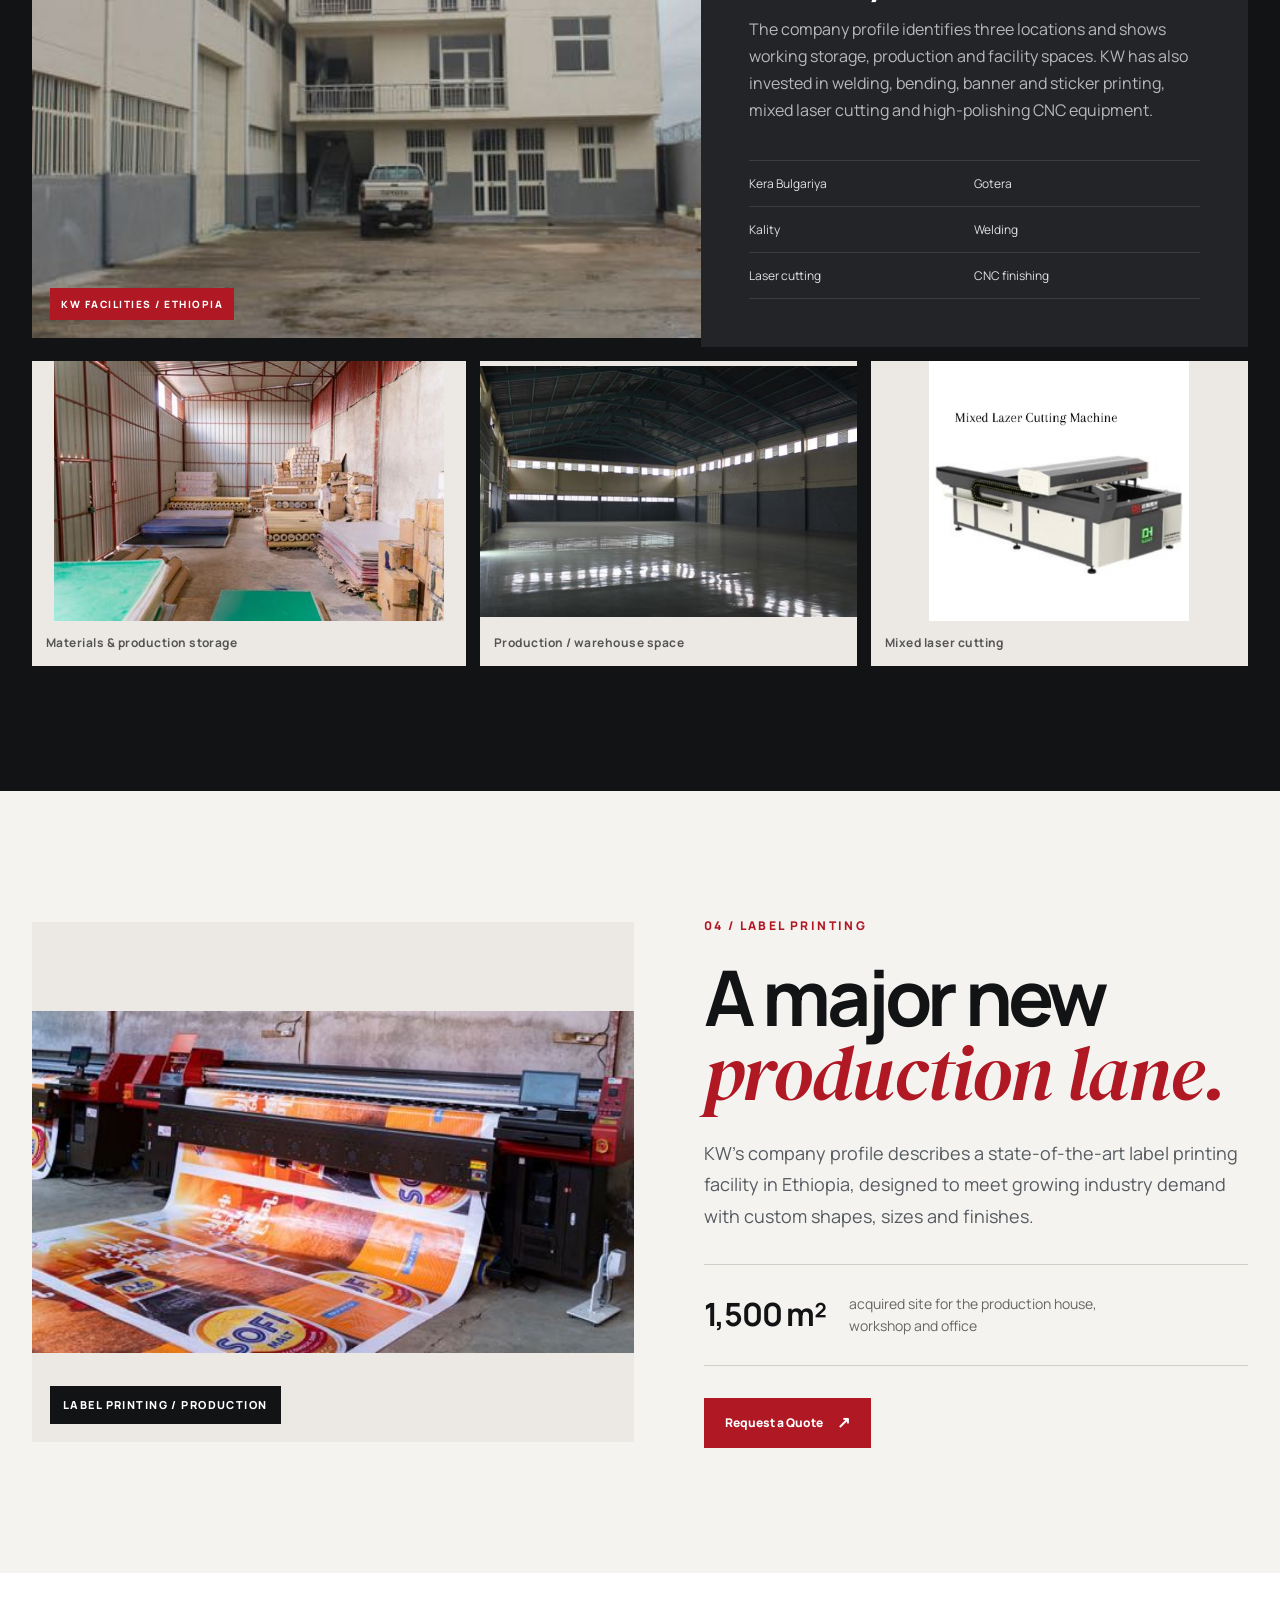
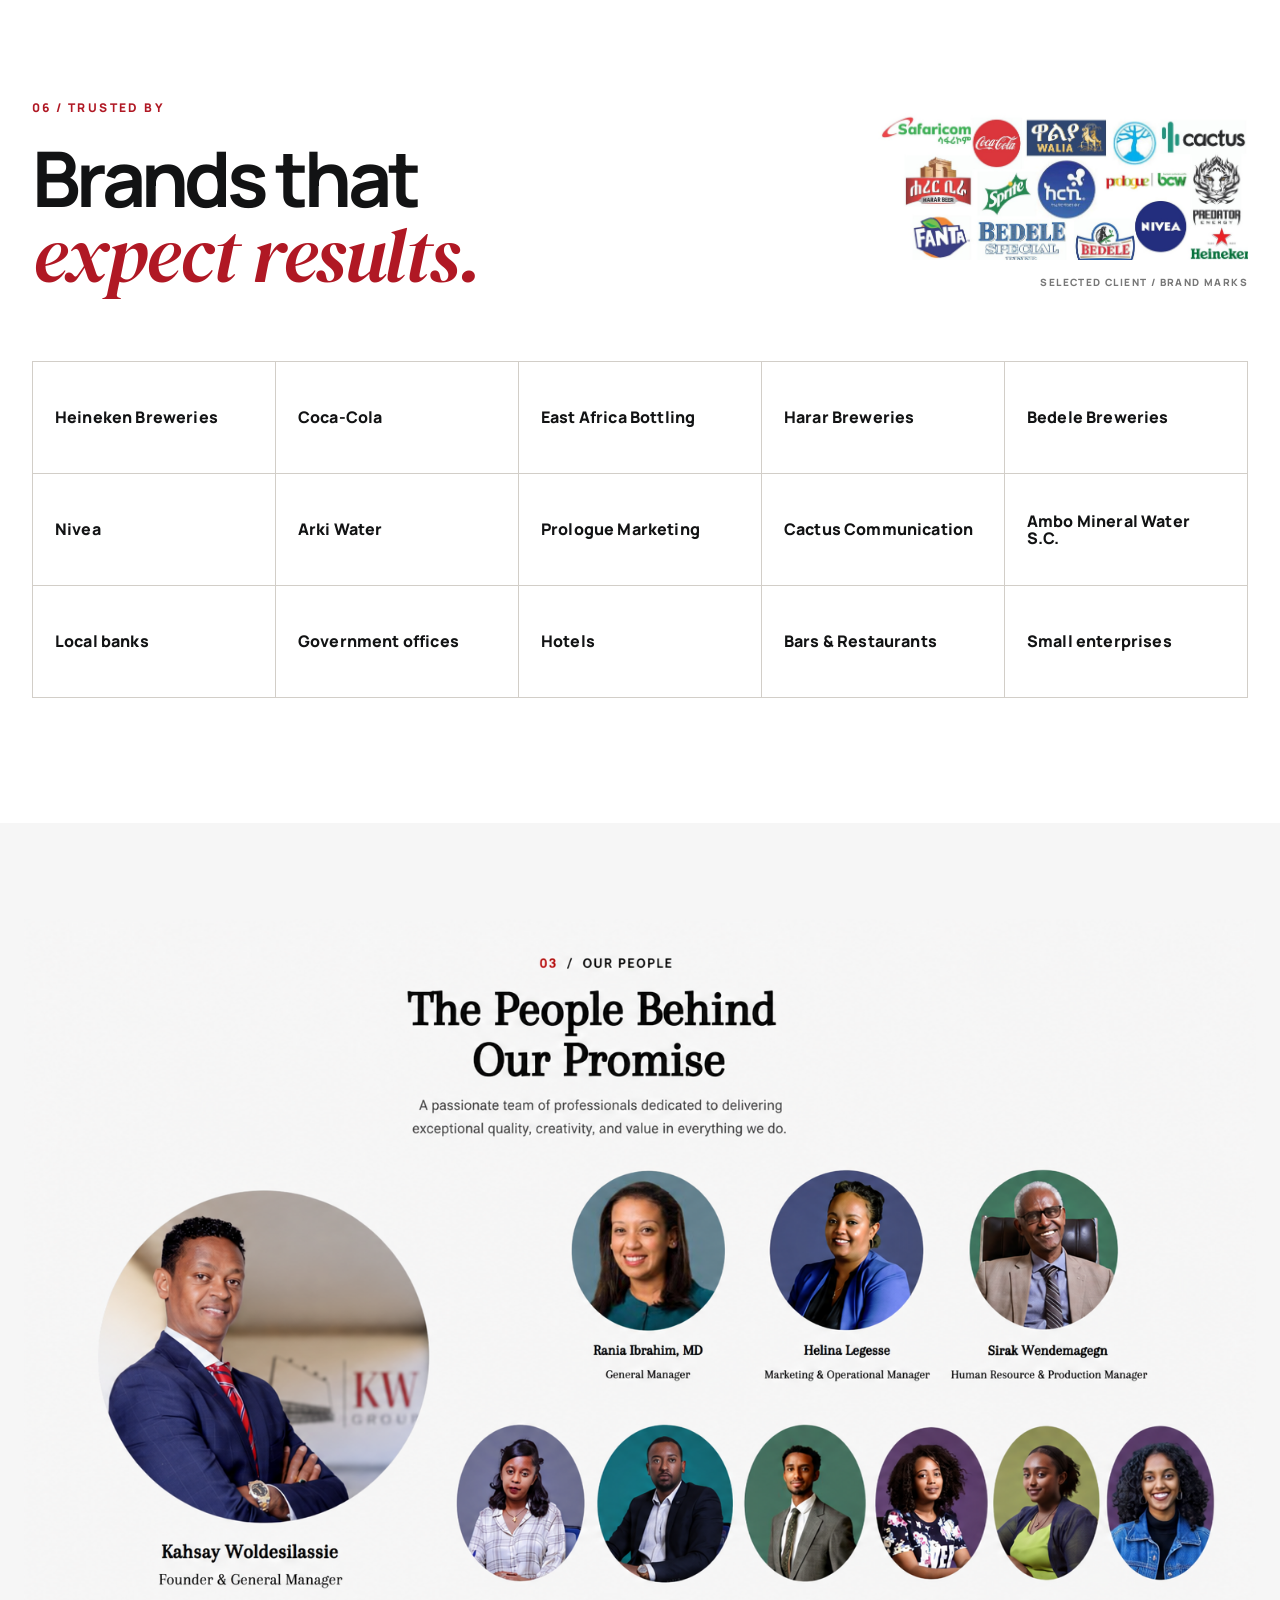
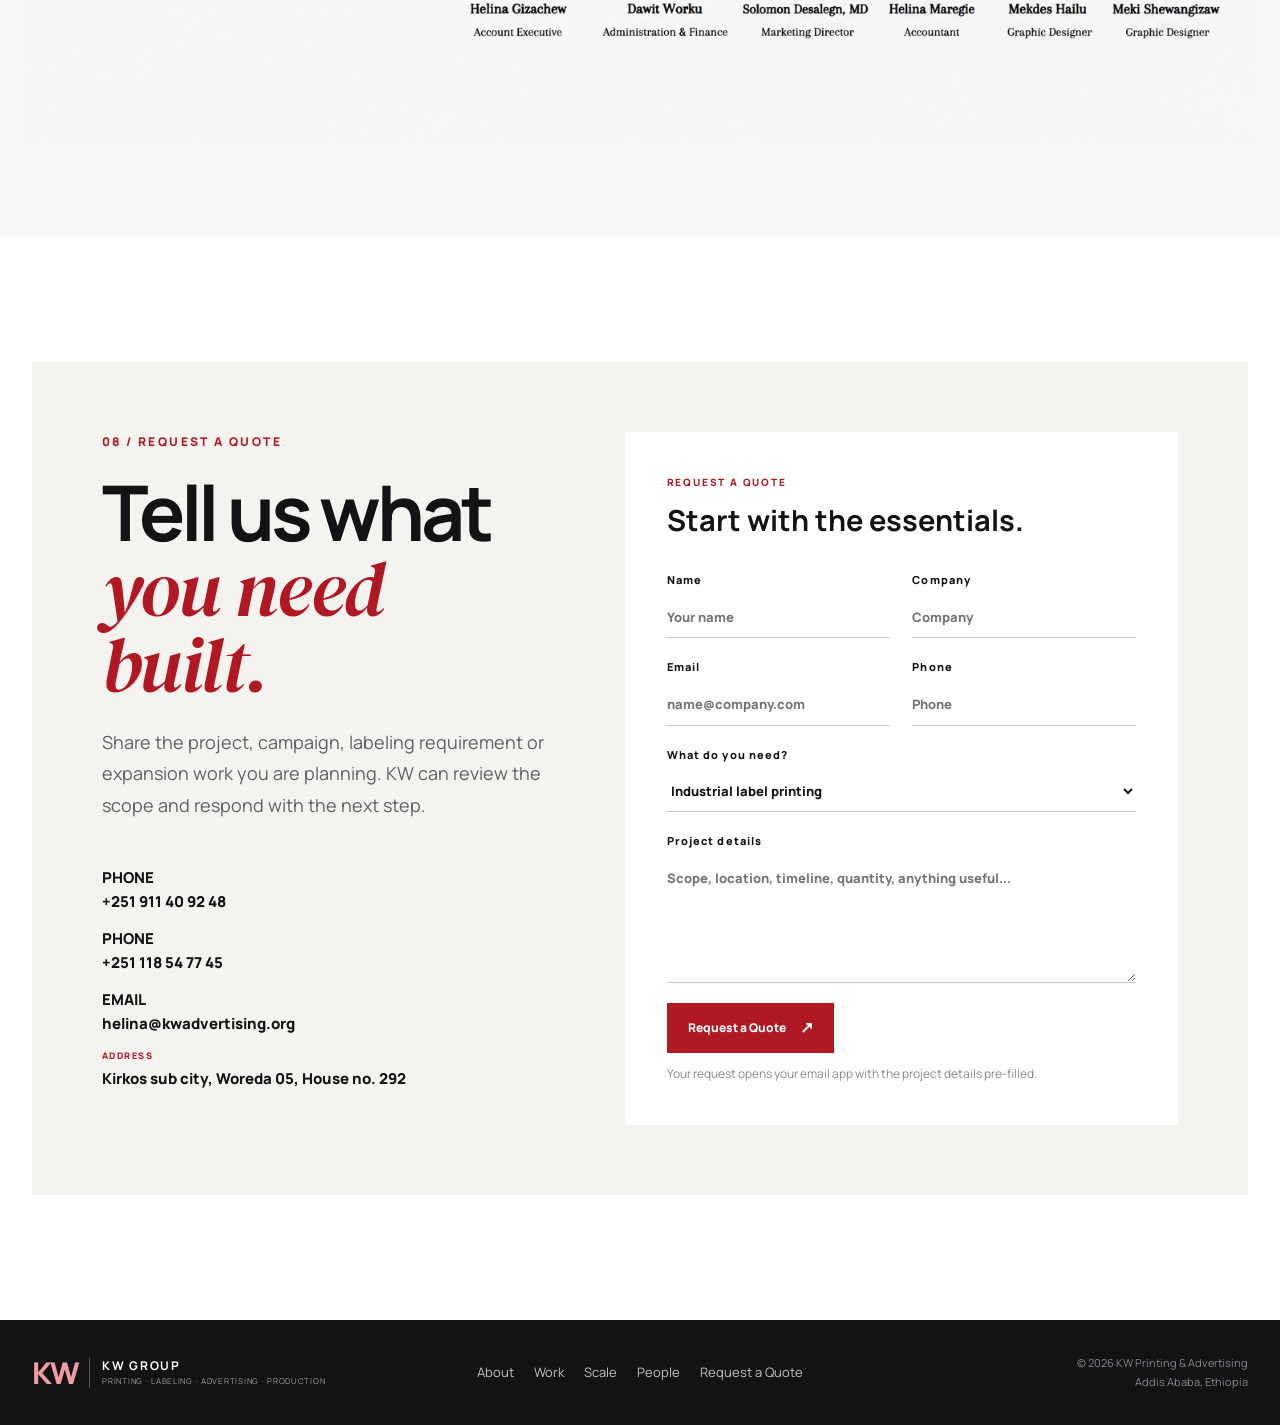
==== commit 15230301: "rmv angola" ====
--- a/index.html
+++ b/index.html
@@ -43,7 +43,7 @@
   <div class="facility-gallery"><figure><img src="assets/images/source_clean/facility-materials.jpg" alt="KW facility materials and production storage"><figcaption>Materials & production storage</figcaption></figure><figure><img src="assets/images/source_clean/facility-warehouse.jpg" alt="KW production warehouse interior"><figcaption>Production / warehouse space</figcaption></figure><figure><img src="assets/images/facilities/machine-5.jpg" alt="KW mixed laser cutting machine"><figcaption>Mixed laser cutting</figcaption></figure></div>
 </div></section>
 <section class="section label-feature"><div class="container label-feature-grid"><div class="label-image"><img src="assets/images/source_clean/label-printing.jpg" alt="Label printing production shown in KW company profile"><span>LABEL PRINTING / PRODUCTION</span></div><div class="label-copy"><p class="eyebrow">04 / LABEL PRINTING</p><h2>A major new<br><em>production lane.</em></h2><p>KW's company profile describes a state-of-the-art label printing facility in Ethiopia, designed to meet growing industry demand with custom shapes, sizes and finishes.</p><div class="label-proof"><strong>1,500 m²</strong><span>acquired site for the production house, workshop and office</span></div><a class="button button-red" href="#contact">Request a Quote <span>↗</span></a></div></div></section>
-<section class="section expansion"><div class="container expansion-grid"><div class="expansion-image"><img src="assets/images/portfolio/wall-wrap-20-01.jpg" alt="Large-scale branded building installation"><span class="floating-tag">AFRO LEWI · ANGOLA</span></div><div class="expansion-copy"><p class="eyebrow">05 / REGIONAL EXPANSION</p><h2>From Addis<br>to <em>Angola.</em></h2><p>KW has expanded its services in Angola through its sister company, <b>Afro Lewi: Graphic Commerce & Industry.</b> That gives the story a second geography — and a platform for the next stage of growth.</p><div class="expansion-line"><span>ETHIOPIA</span><i>→</i><span>ANGOLA</span></div><a class="text-link" href="#contact">Request a Quote <span>↗</span></a></div></div></section>
+<!--<section class="section expansion"><div class="container expansion-grid"><div class="expansion-image"><img src="assets/images/portfolio/wall-wrap-20-01.jpg" alt="Large-scale branded building installation"><span class="floating-tag">AFRO LEWI · ANGOLA</span></div><div class="expansion-copy"><p class="eyebrow">05 / REGIONAL EXPANSION</p><h2>From Addis<br>to <em>Angola.</em></h2><p>KW has expanded its services in Angola through its sister company, <b>Afro Lewi: Graphic Commerce & Industry.</b> That gives the story a second geography — and a platform for the next stage of growth.</p><div class="expansion-line"><span>ETHIOPIA</span><i>→</i><span>ANGOLA</span></div><a class="text-link" href="#contact">Request a Quote <span>↗</span></a></div></div></section>-->
 <section class="section clients"><div class="container"><div class="client-head"><div><p class="eyebrow">06 / TRUSTED BY</p><h2>Brands that<br><em>expect results.</em></h2></div><div class="client-head-logos"><img src="assets/images/source/client-logos.jpg" alt="Selected client logos reproduced from KW company profile"><span>SELECTED CLIENT / BRAND MARKS</span></div></div><div class="client-grid"><span>Heineken Breweries</span><span>Coca-Cola</span><span>East Africa Bottling</span><span>Harar Breweries</span><span>Bedele Breweries</span><span>Nivea</span><span>Arki Water</span><span>Prologue Marketing</span><span>Cactus Communication</span><span>Ambo Mineral Water S.C.</span><span>Local banks</span><span>Government offices</span><span>Hotels</span><span>Bars & Restaurants</span><span>Small enterprises</span></div></div></section>
 <section class="section team team-exact" id="team"><div class="container"><div class="team-exact-frame"><img src="assets/images/our-people-exact.png" alt="Our People Behind Our Promise — Kahsay Woldesilassie, Rania Ibrahim, Helina Legesse, Sirak Wendemagegn, Helina Gizachew, Dawit Worku, Solomon Desalegn, Helina Maregie, Mekdes Hailu and Meki Shewangizaw with their roles." loading="lazy"></div><div class="sr-only"><h2>Our People Behind Our Promise</h2><p>A passionate team of professionals dedicated to delivering exceptional quality, creativity, and value in everything we do.</p><ul><li>Kahsay Woldesilassie — Founder &amp; General Manager</li><li>Rania Ibrahim, MD — General Manager</li><li>Helina Legesse — Marketing &amp; Operational Manager</li><li>Sirak Wendemagegn — Human Resource &amp; Production Manager</li><li>Helina Gizachew — Account Executive</li><li>Dawit Worku — Administration &amp; Finance</li><li>Solomon Desalegn, MD — Marketing Director</li><li>Helina Maregie — Accountant</li><li>Mekdes Hailu — Graphic Designer</li><li>Meki Shewangizaw — Graphic Designer</li></ul></div></div></section>
 <section class="section contact" id="contact"><div class="container contact-panel"><div class="contact-copy"><p class="eyebrow">08 / REQUEST A QUOTE</p><h2>Tell us what<br><em>you need built.</em></h2><p>Share the project, campaign, labeling requirement or expansion work you are planning. KW can review the scope and respond with the next step.</p><div class="contact-details"><a href="tel:+251911409248"><span>PHONE</span>+251 911 40 92 48</a><a href="tel:+251118547745"><span>PHONE</span>+251 118 54 77 45</a><a href="mailto:helina@kwadvertising.org"><span>EMAIL</span>helina@kwadvertising.org</a><span><span>ADDRESS</span>Kirkos sub city, Woreda 05, House no. 292</span></div></div>
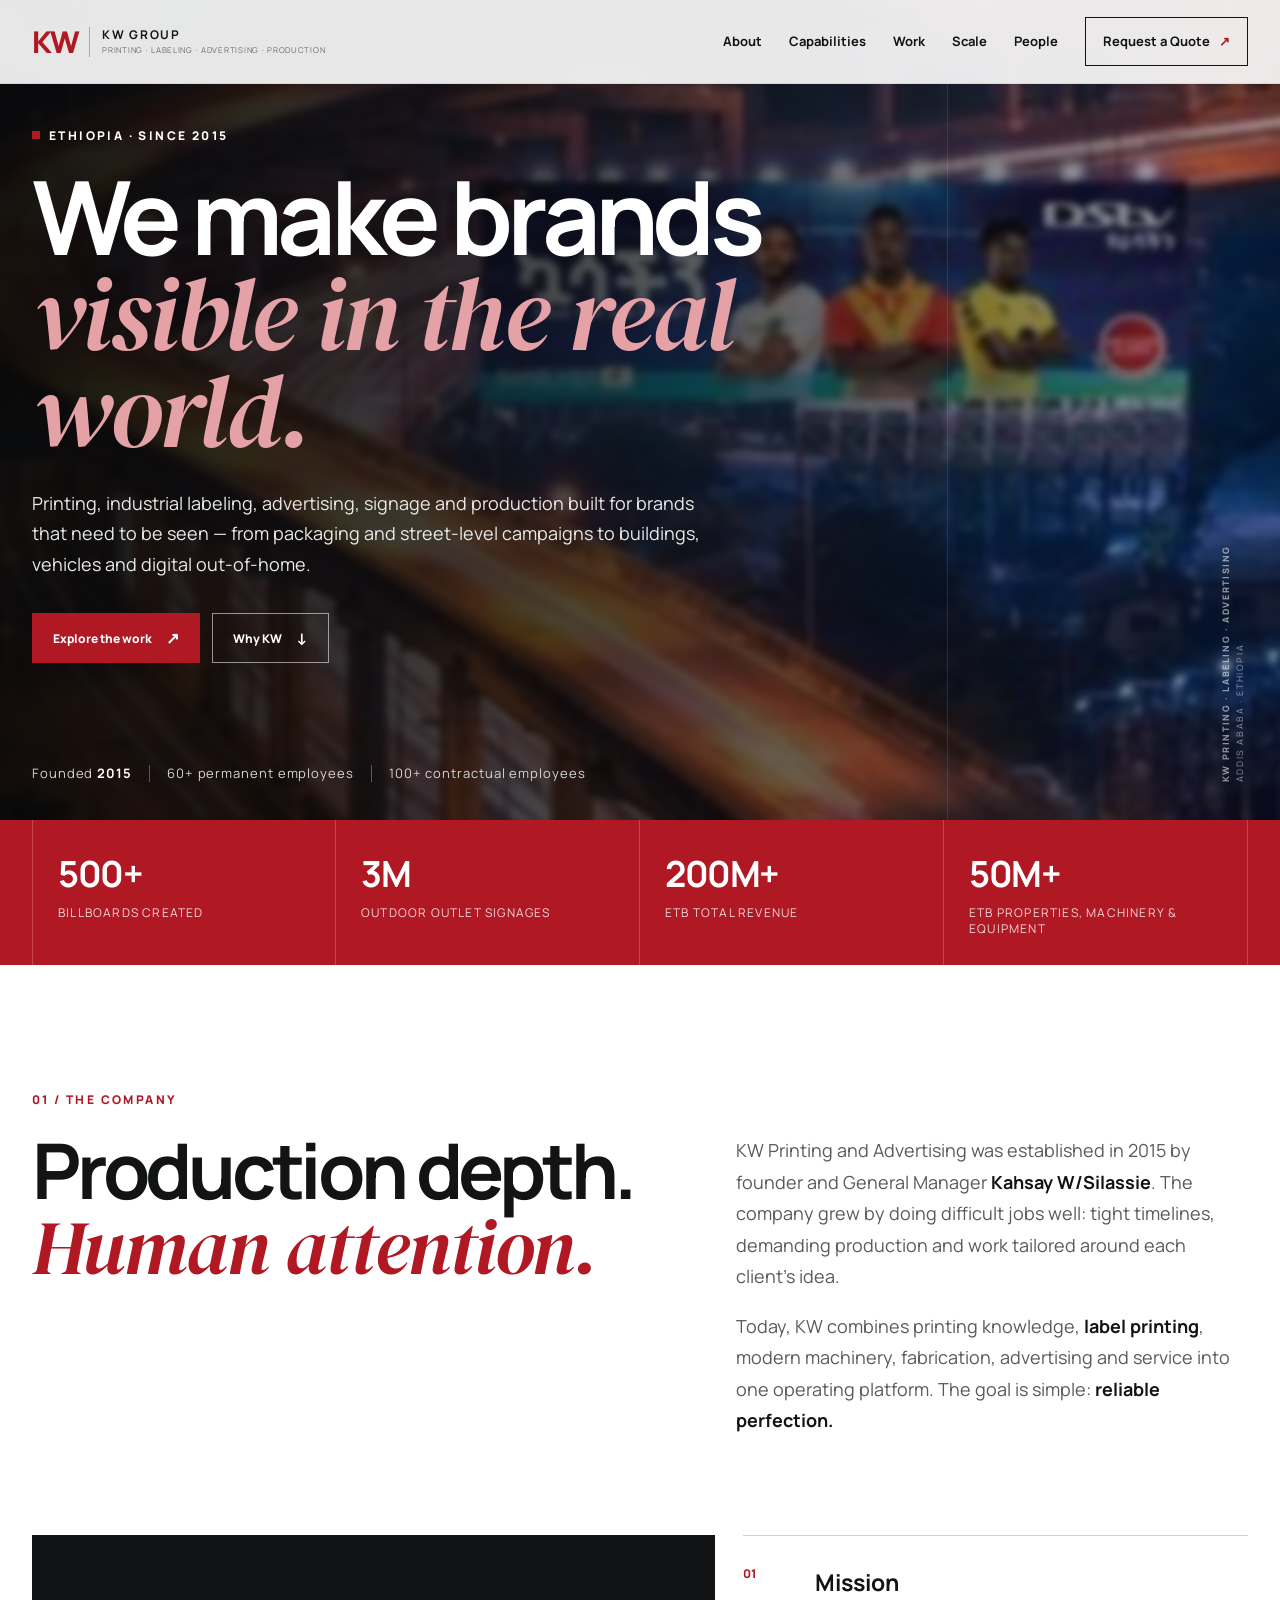
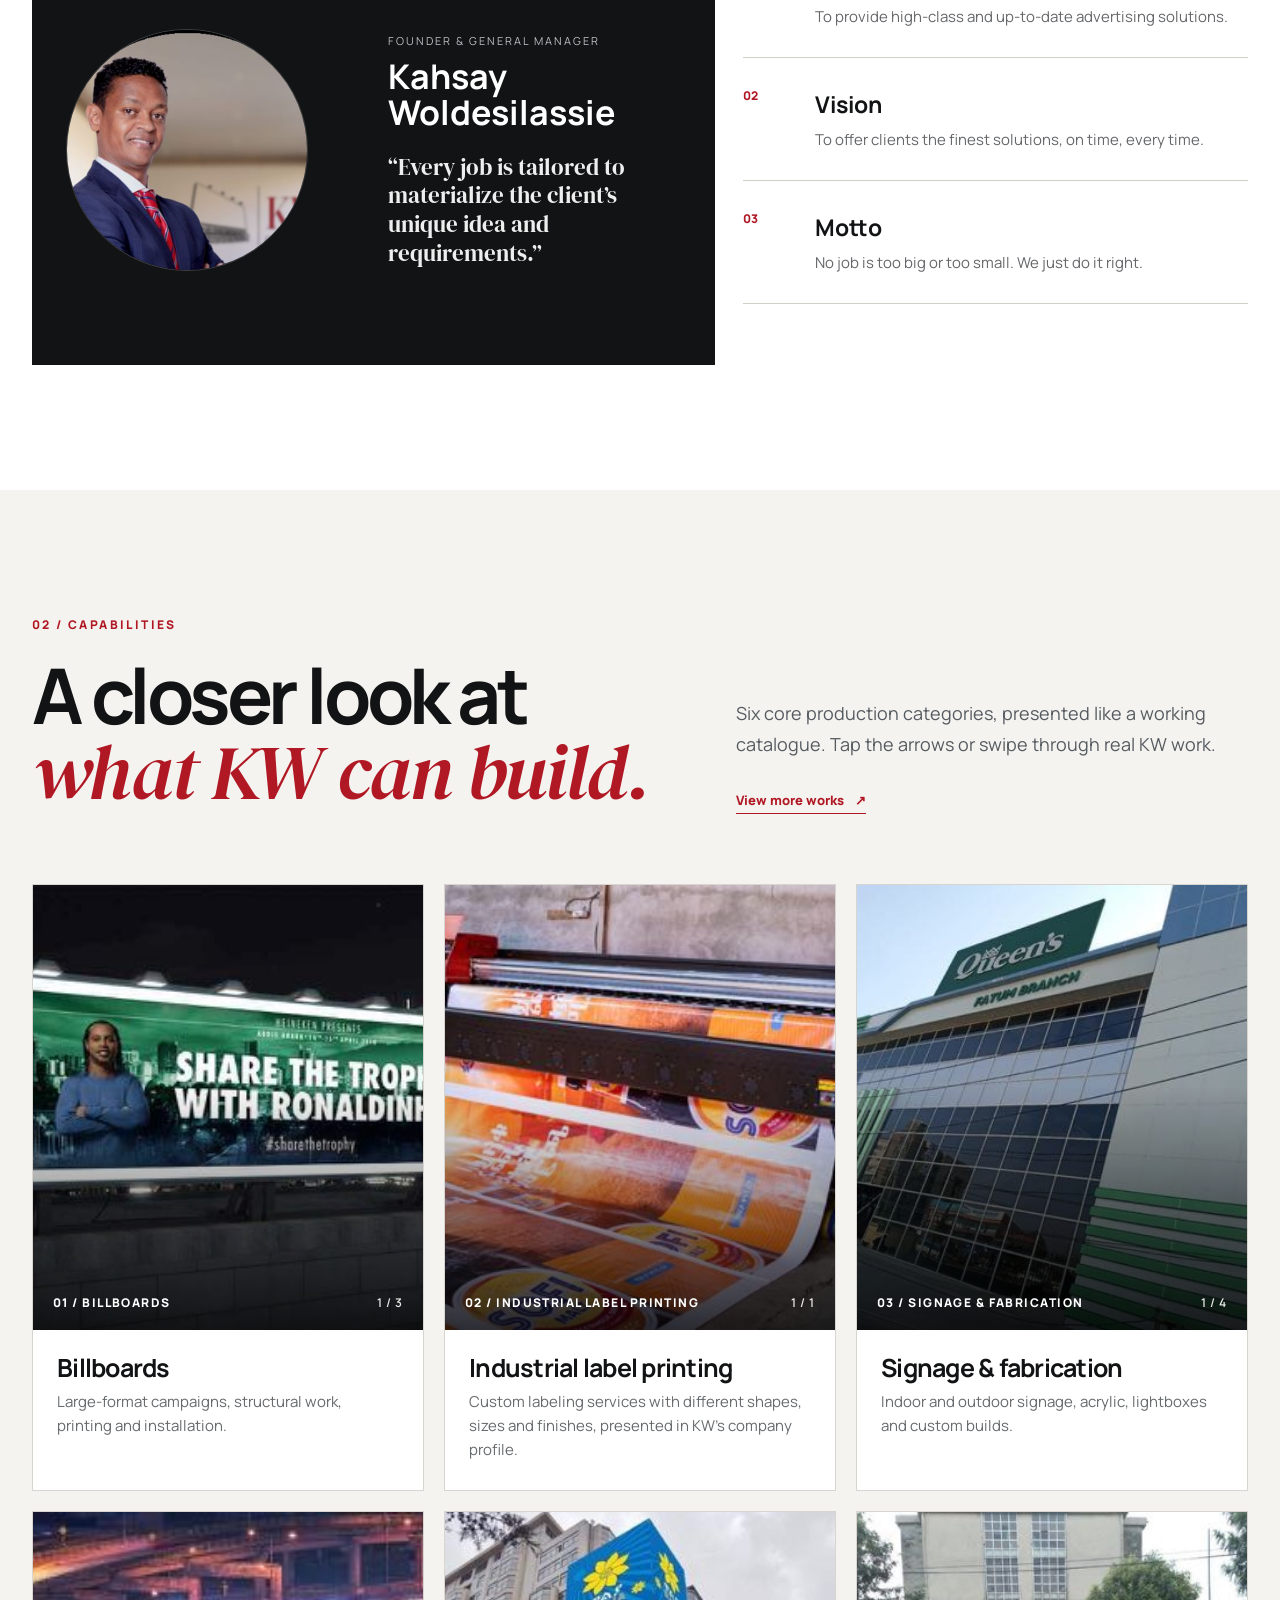
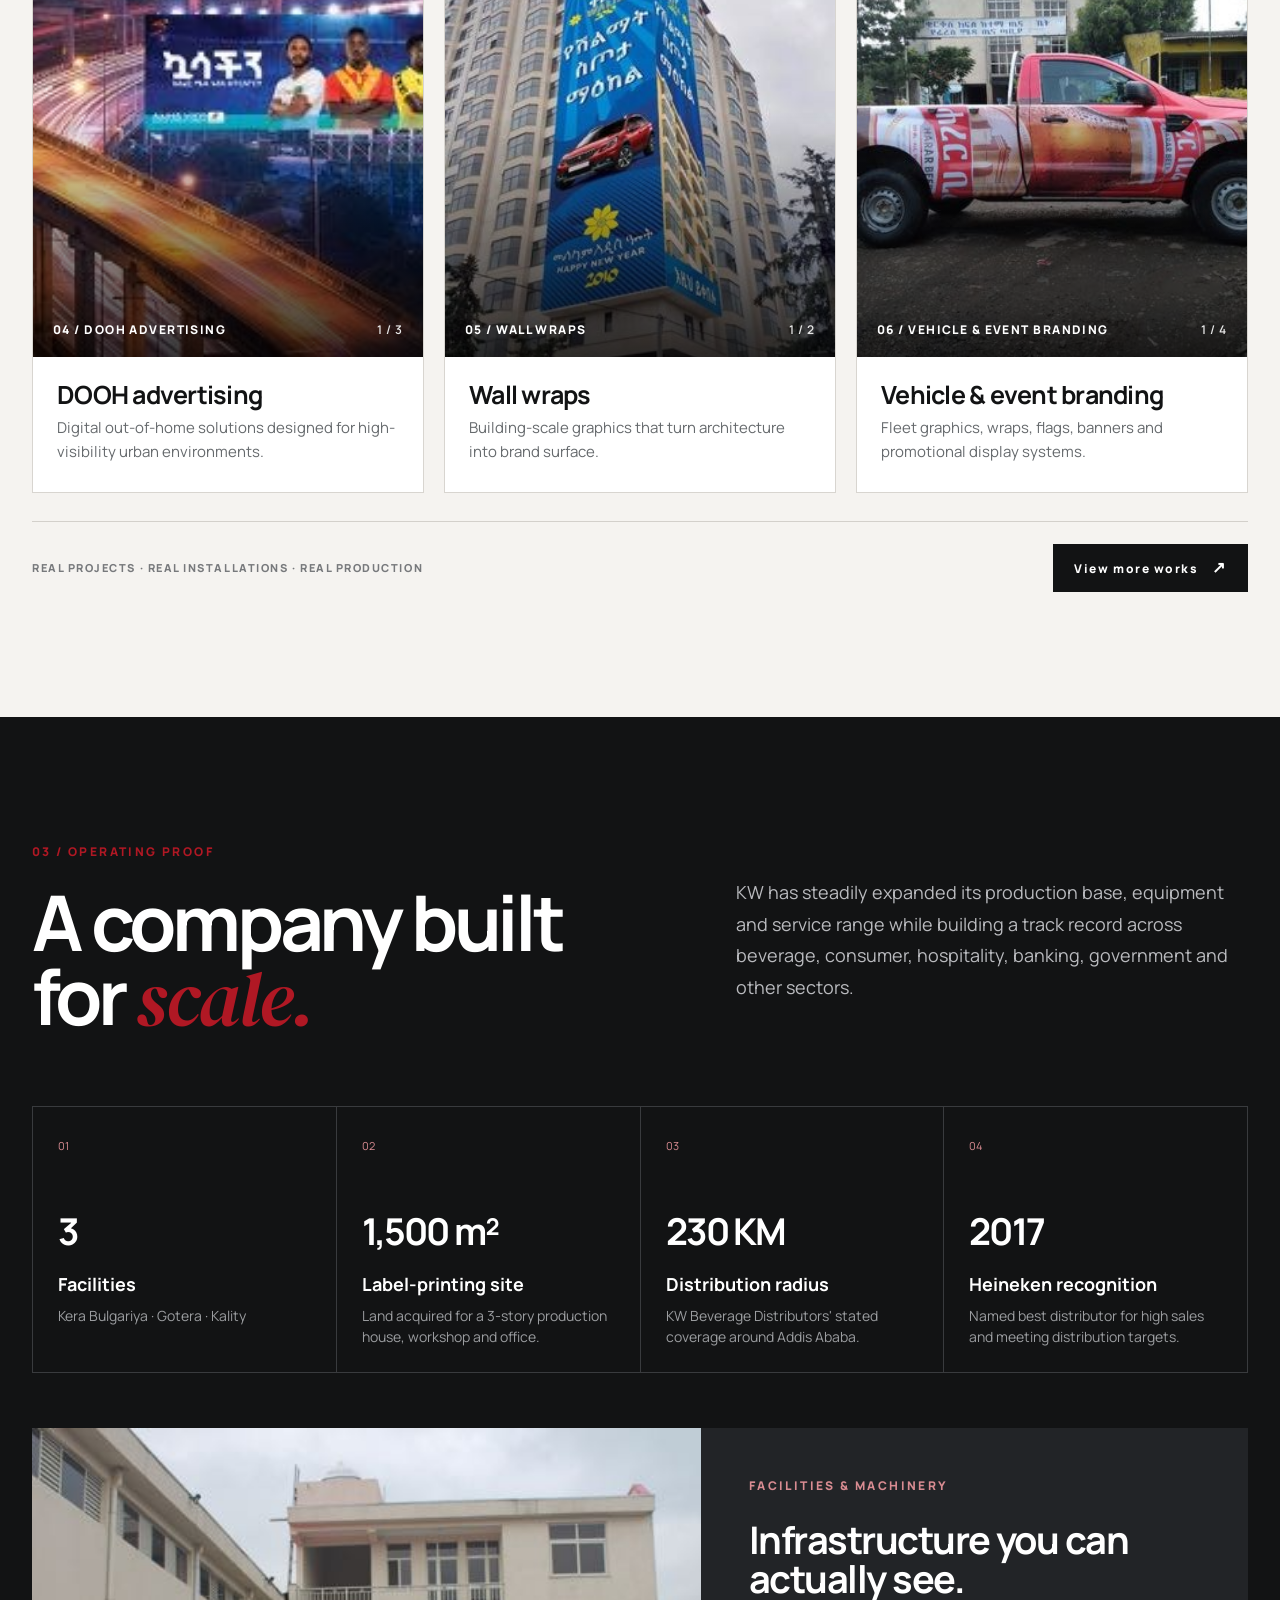
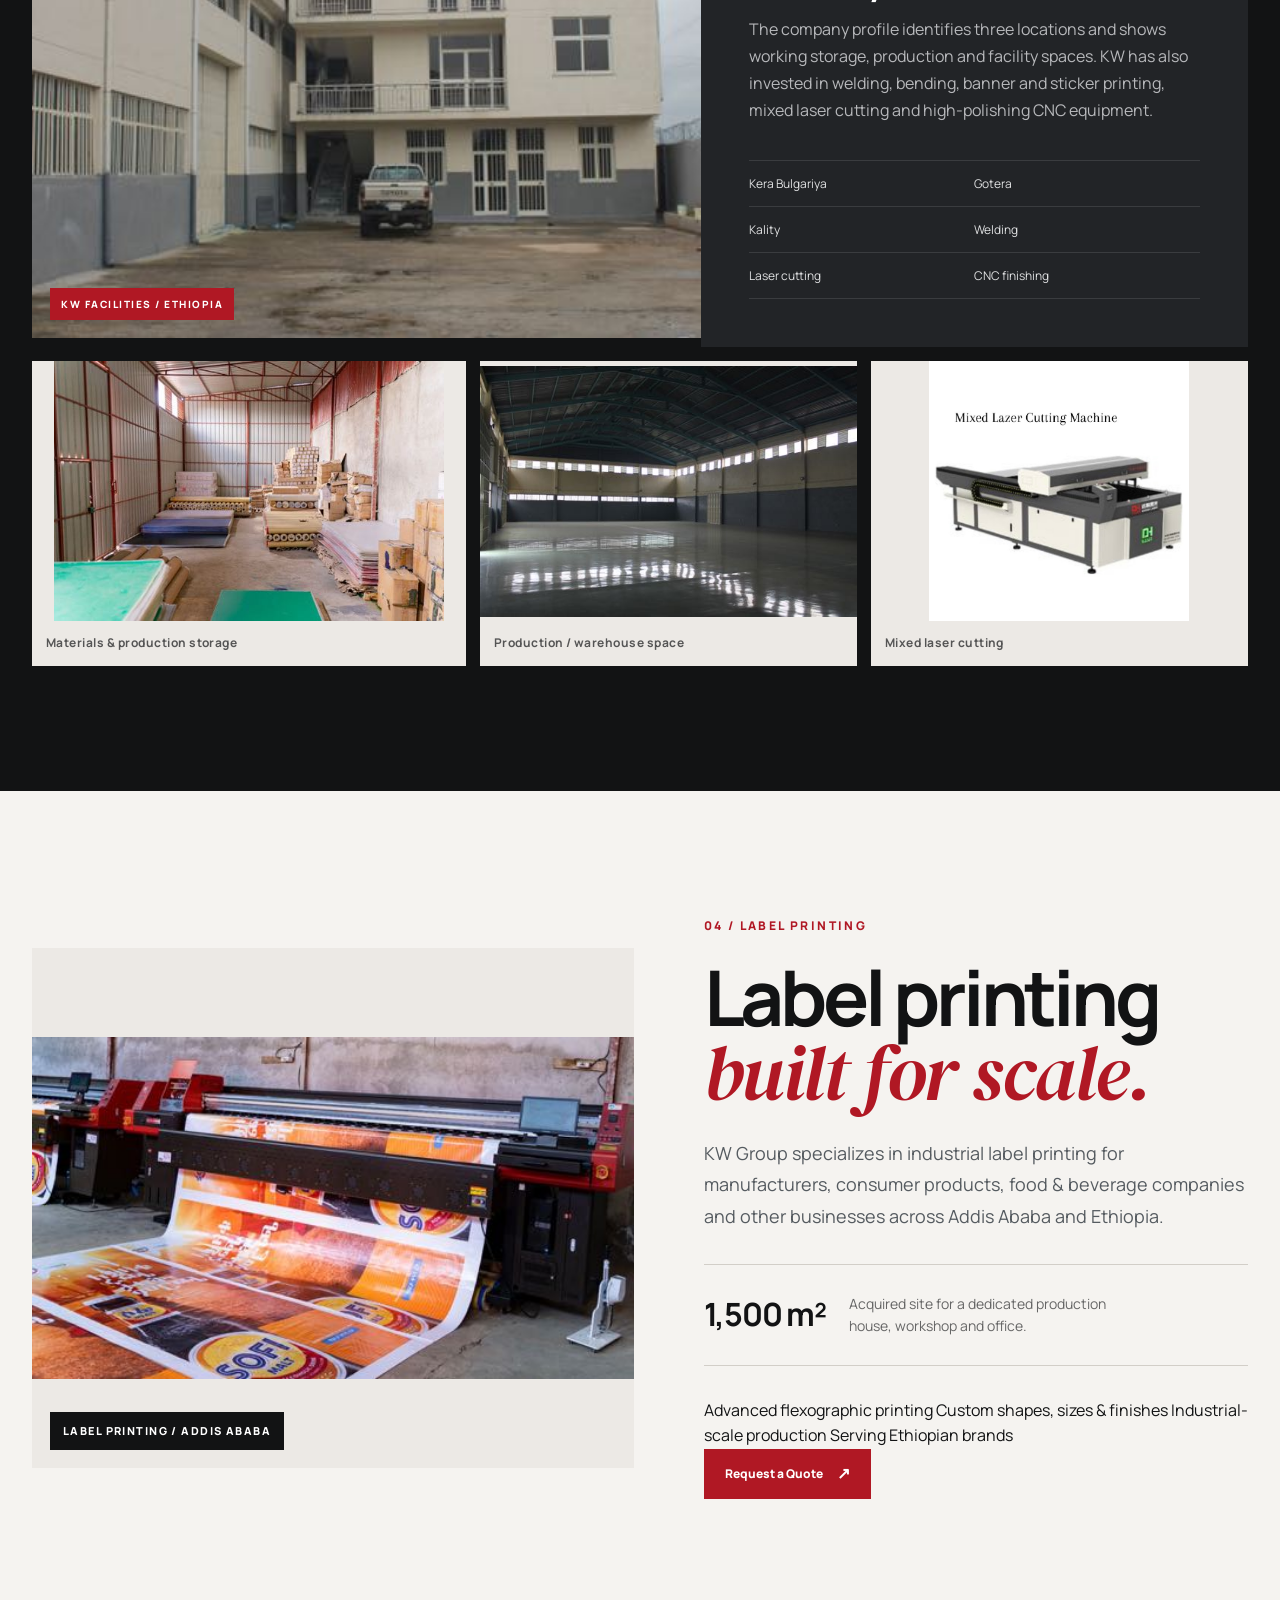
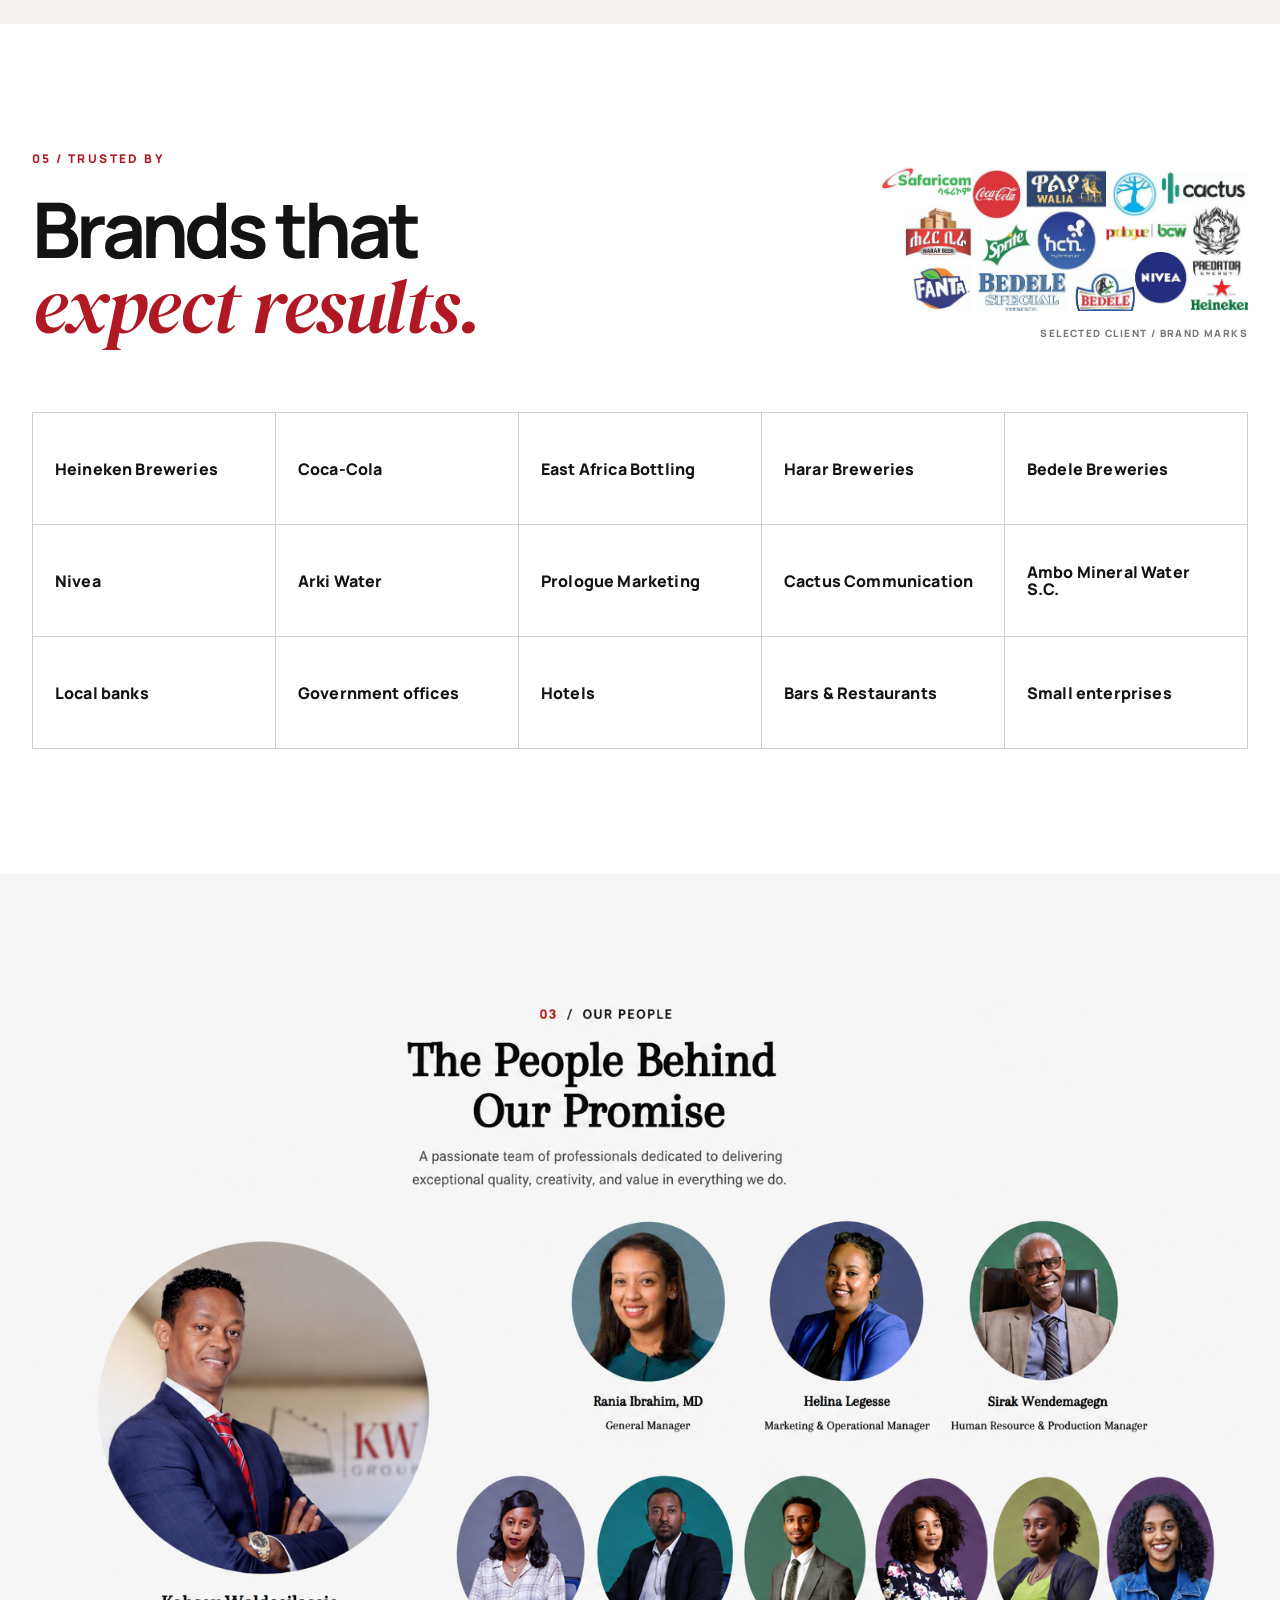
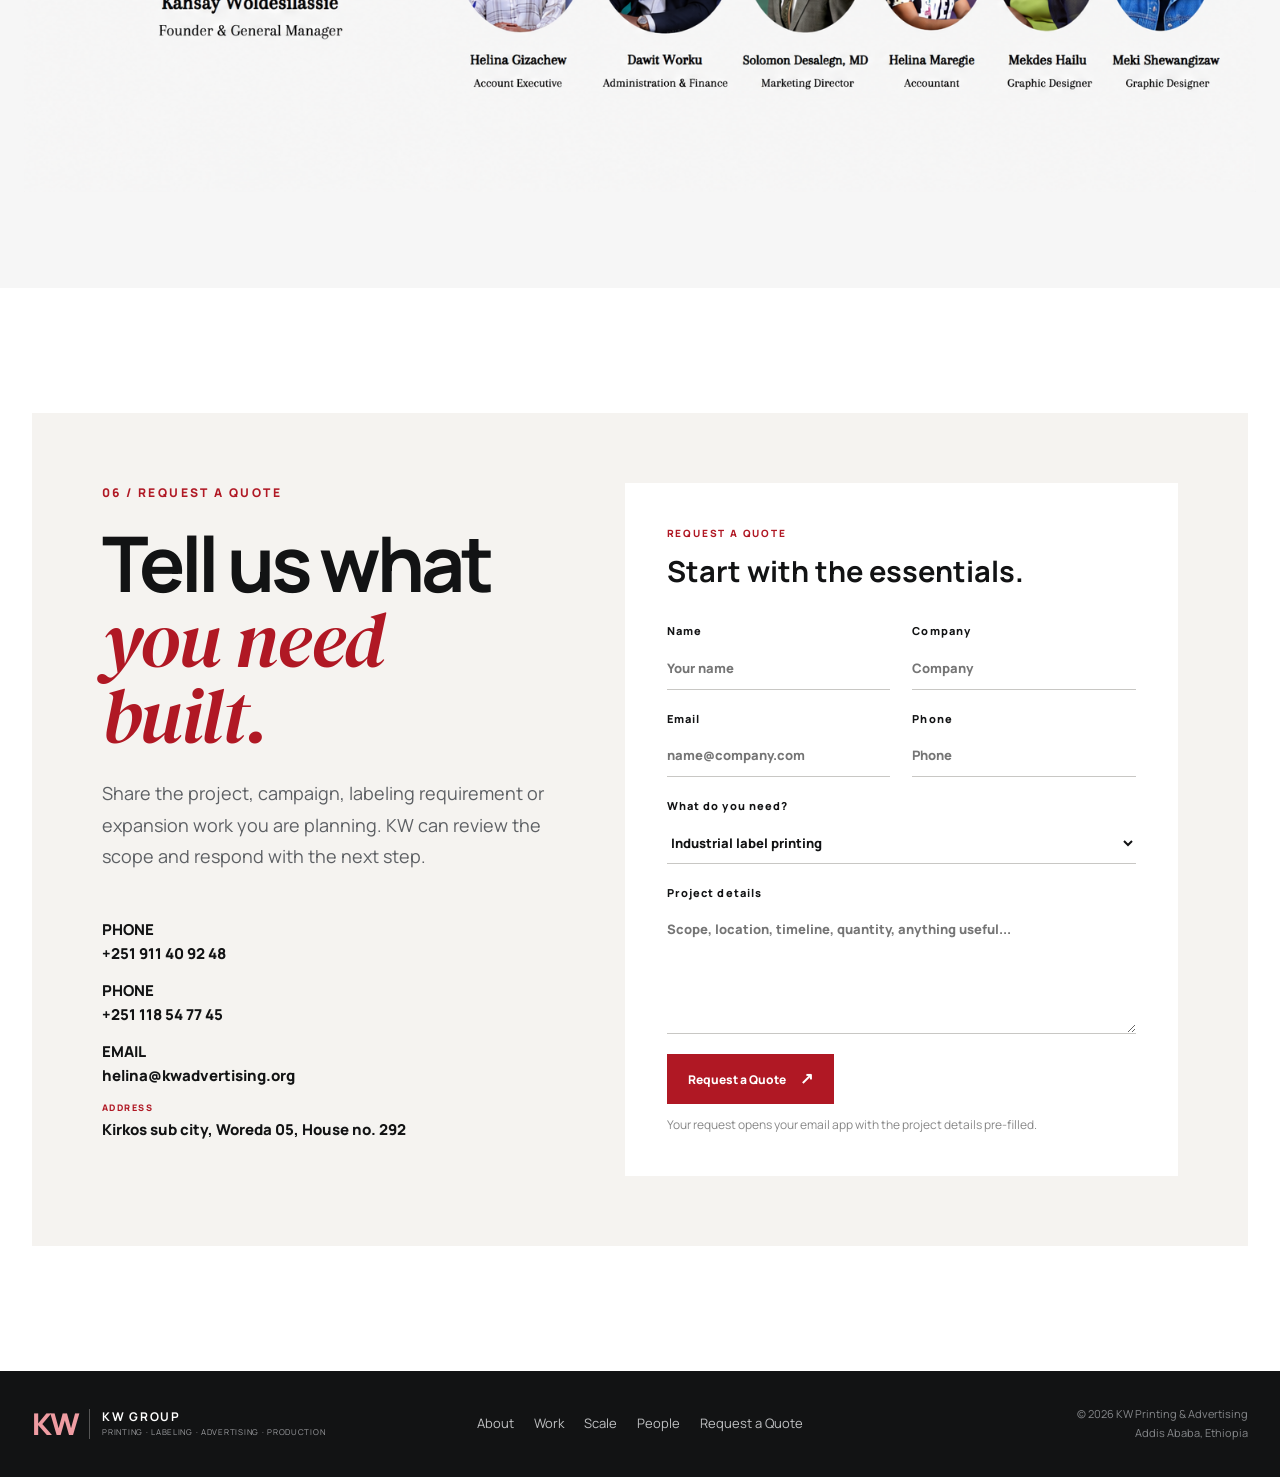
==== commit 91534781: "labling focus" ====
--- a/index.html
+++ b/index.html
@@ -2,7 +2,7 @@
 <html lang="en">
 <head>
   <meta charset="utf-8"><meta name="viewport" content="width=device-width,initial-scale=1">
-  <meta name="description" content="KW Group — printing, industrial label printing, advertising, signage, DOOH and production solutions since 2015, with operations in Ethiopia and expansion into Angola.">
+  <meta name="description" content="KW Group — printing, industrial label printing, advertising, signage, DOOH and production solutions in Ethiopia since 2015.">
   <title>KW Group — Printing, Labeling, Advertising & Production</title>
   <link rel="preconnect" href="https://fonts.googleapis.com"><link rel="preconnect" href="https://fonts.gstatic.com" crossorigin>
   <link href="https://fonts.googleapis.com/css2?family=DM+Serif+Display:ital@0;1&family=Manrope:wght@400;500;600;700;800&display=swap" rel="stylesheet">
@@ -18,7 +18,7 @@
 <main id="main">
 <section class="hero" id="top">
   <div class="hero-media"><img src="assets/images/portfolio/dooh-24-01.jpg" alt="KW digital out-of-home advertising installation"></div><div class="hero-shade"></div><div class="hero-lines" aria-hidden="true"></div>
-  <div class="container hero-content"><div class="hero-kicker"><span class="red-dot"></span> ETHIOPIA · ANGOLA · SINCE 2015</div>
+  <div class="container hero-content"><div class="hero-kicker"><span class="red-dot"></span> ETHIOPIA · SINCE 2015</div>
     <h1>We make brands<br><em>visible in the real world.</em></h1>
     <p class="hero-copy">Printing, industrial labeling, advertising, signage and production built for brands that need to be seen — from packaging and street-level campaigns to buildings, vehicles and digital out-of-home.</p>
     <div class="hero-actions"><a class="button button-red" href="works.html">Explore the work <span>↗</span></a><a class="button button-line" href="#about">Why KW <span>↓</span></a></div>
@@ -42,11 +42,46 @@
   <div class="facility-showcase"><div class="facility-main"><img src="assets/images/source_clean/facility-building.jpg" alt="KW facility building"><div class="image-label">KW FACILITIES / ETHIOPIA</div></div><div class="facility-copy"><p class="eyebrow">FACILITIES & MACHINERY</p><h3>Infrastructure you can actually see.</h3><p>The company profile identifies three locations and shows working storage, production and facility spaces. KW has also invested in welding, bending, banner and sticker printing, mixed laser cutting and high-polishing CNC equipment.</p><div class="machine-list"><span>Kera Bulgariya</span><span>Gotera</span><span>Kality</span><span>Welding</span><span>Laser cutting</span><span>CNC finishing</span></div></div></div>
   <div class="facility-gallery"><figure><img src="assets/images/source_clean/facility-materials.jpg" alt="KW facility materials and production storage"><figcaption>Materials & production storage</figcaption></figure><figure><img src="assets/images/source_clean/facility-warehouse.jpg" alt="KW production warehouse interior"><figcaption>Production / warehouse space</figcaption></figure><figure><img src="assets/images/facilities/machine-5.jpg" alt="KW mixed laser cutting machine"><figcaption>Mixed laser cutting</figcaption></figure></div>
 </div></section>
-<section class="section label-feature"><div class="container label-feature-grid"><div class="label-image"><img src="assets/images/source_clean/label-printing.jpg" alt="Label printing production shown in KW company profile"><span>LABEL PRINTING / PRODUCTION</span></div><div class="label-copy"><p class="eyebrow">04 / LABEL PRINTING</p><h2>A major new<br><em>production lane.</em></h2><p>KW's company profile describes a state-of-the-art label printing facility in Ethiopia, designed to meet growing industry demand with custom shapes, sizes and finishes.</p><div class="label-proof"><strong>1,500 m²</strong><span>acquired site for the production house, workshop and office</span></div><a class="button button-red" href="#contact">Request a Quote <span>↗</span></a></div></div></section>
+<section class="section label-feature">
+  <div class="container label-feature-grid">
+    <div class="label-image">
+      <img src="assets/images/source_clean/label-printing.jpg" alt="Industrial flexographic label printing production at KW Group in Addis Ababa, Ethiopia">
+      <span>LABEL PRINTING / ADDIS ABABA</span>
+    </div>
+
+    <div class="label-copy">
+      <p class="eyebrow">04 / LABEL PRINTING</p>
+      <h2>Label printing<br><em>built for scale.</em></h2>
+
+      <p>
+        KW Group specializes in industrial label printing for manufacturers,
+        consumer products, food & beverage companies and other businesses
+        across Addis Ababa and Ethiopia.
+      </p>
+
+      <div class="label-proof">
+        <strong>1,500 m²</strong>
+        <span>Acquired site for a dedicated production house, workshop and office.</span>
+      </div>
+
+      <div class="label-points">
+        <span>Advanced flexographic printing</span>
+        <span>Custom shapes, sizes & finishes</span>
+        <span>Industrial-scale production</span>
+        <span>Serving Ethiopian brands</span>
+      </div>
+
+      <a class="button button-red" href="#contact">
+        Request a Quote <span>↗</span>
+      </a>
+    </div>
+  </div>
+</section>
+<!--<section class="section label-feature"><div class="container label-feature-grid"><div class="label-image"><img src="assets/images/source_clean/label-printing.jpg" alt="Label printing production shown in KW company profile"><span>LABEL PRINTING / PRODUCTION</span></div><div class="label-copy"><p class="eyebrow">04 / LABEL PRINTING</p><h2>A major new<br><em>production lane.</em></h2><p>KW's company profile describes a state-of-the-art label printing facility in Ethiopia, designed to meet growing industry demand with custom shapes, sizes and finishes.</p><div class="label-proof"><strong>1,500 m²</strong><span>acquired site for the production house, workshop and office</span></div><a class="button button-red" href="#contact">Request a Quote <span>↗</span></a></div></div></section>-->
 <!--<section class="section expansion"><div class="container expansion-grid"><div class="expansion-image"><img src="assets/images/portfolio/wall-wrap-20-01.jpg" alt="Large-scale branded building installation"><span class="floating-tag">AFRO LEWI · ANGOLA</span></div><div class="expansion-copy"><p class="eyebrow">05 / REGIONAL EXPANSION</p><h2>From Addis<br>to <em>Angola.</em></h2><p>KW has expanded its services in Angola through its sister company, <b>Afro Lewi: Graphic Commerce & Industry.</b> That gives the story a second geography — and a platform for the next stage of growth.</p><div class="expansion-line"><span>ETHIOPIA</span><i>→</i><span>ANGOLA</span></div><a class="text-link" href="#contact">Request a Quote <span>↗</span></a></div></div></section>-->
-<section class="section clients"><div class="container"><div class="client-head"><div><p class="eyebrow">06 / TRUSTED BY</p><h2>Brands that<br><em>expect results.</em></h2></div><div class="client-head-logos"><img src="assets/images/source/client-logos.jpg" alt="Selected client logos reproduced from KW company profile"><span>SELECTED CLIENT / BRAND MARKS</span></div></div><div class="client-grid"><span>Heineken Breweries</span><span>Coca-Cola</span><span>East Africa Bottling</span><span>Harar Breweries</span><span>Bedele Breweries</span><span>Nivea</span><span>Arki Water</span><span>Prologue Marketing</span><span>Cactus Communication</span><span>Ambo Mineral Water S.C.</span><span>Local banks</span><span>Government offices</span><span>Hotels</span><span>Bars & Restaurants</span><span>Small enterprises</span></div></div></section>
+<section class="section clients"><div class="container"><div class="client-head"><div><p class="eyebrow">05 / TRUSTED BY</p><h2>Brands that<br><em>expect results.</em></h2></div><div class="client-head-logos"><img src="assets/images/source/client-logos.jpg" alt="Selected client logos reproduced from KW company profile"><span>SELECTED CLIENT / BRAND MARKS</span></div></div><div class="client-grid"><span>Heineken Breweries</span><span>Coca-Cola</span><span>East Africa Bottling</span><span>Harar Breweries</span><span>Bedele Breweries</span><span>Nivea</span><span>Arki Water</span><span>Prologue Marketing</span><span>Cactus Communication</span><span>Ambo Mineral Water S.C.</span><span>Local banks</span><span>Government offices</span><span>Hotels</span><span>Bars & Restaurants</span><span>Small enterprises</span></div></div></section>
 <section class="section team team-exact" id="team"><div class="container"><div class="team-exact-frame"><img src="assets/images/our-people-exact.png" alt="Our People Behind Our Promise — Kahsay Woldesilassie, Rania Ibrahim, Helina Legesse, Sirak Wendemagegn, Helina Gizachew, Dawit Worku, Solomon Desalegn, Helina Maregie, Mekdes Hailu and Meki Shewangizaw with their roles." loading="lazy"></div><div class="sr-only"><h2>Our People Behind Our Promise</h2><p>A passionate team of professionals dedicated to delivering exceptional quality, creativity, and value in everything we do.</p><ul><li>Kahsay Woldesilassie — Founder &amp; General Manager</li><li>Rania Ibrahim, MD — General Manager</li><li>Helina Legesse — Marketing &amp; Operational Manager</li><li>Sirak Wendemagegn — Human Resource &amp; Production Manager</li><li>Helina Gizachew — Account Executive</li><li>Dawit Worku — Administration &amp; Finance</li><li>Solomon Desalegn, MD — Marketing Director</li><li>Helina Maregie — Accountant</li><li>Mekdes Hailu — Graphic Designer</li><li>Meki Shewangizaw — Graphic Designer</li></ul></div></div></section>
-<section class="section contact" id="contact"><div class="container contact-panel"><div class="contact-copy"><p class="eyebrow">08 / REQUEST A QUOTE</p><h2>Tell us what<br><em>you need built.</em></h2><p>Share the project, campaign, labeling requirement or expansion work you are planning. KW can review the scope and respond with the next step.</p><div class="contact-details"><a href="tel:+251911409248"><span>PHONE</span>+251 911 40 92 48</a><a href="tel:+251118547745"><span>PHONE</span>+251 118 54 77 45</a><a href="mailto:helina@kwadvertising.org"><span>EMAIL</span>helina@kwadvertising.org</a><span><span>ADDRESS</span>Kirkos sub city, Woreda 05, House no. 292</span></div></div>
+<section class="section contact" id="contact"><div class="container contact-panel"><div class="contact-copy"><p class="eyebrow">06 / REQUEST A QUOTE</p><h2>Tell us what<br><em>you need built.</em></h2><p>Share the project, campaign, labeling requirement or expansion work you are planning. KW can review the scope and respond with the next step.</p><div class="contact-details"><a href="tel:+251911409248"><span>PHONE</span>+251 911 40 92 48</a><a href="tel:+251118547745"><span>PHONE</span>+251 118 54 77 45</a><a href="mailto:helina@kwadvertising.org"><span>EMAIL</span>helina@kwadvertising.org</a><span><span>ADDRESS</span>Kirkos sub city, Woreda 05, House no. 292</span></div></div>
 <form id="quote-form"><div class="form-title"><span>REQUEST A QUOTE</span><strong>Start with the essentials.</strong></div><div class="form-row"><label>Name<input name="name" required autocomplete="name" placeholder="Your name"></label><label>Company<input name="company" placeholder="Company"></label></div><div class="form-row"><label>Email<input type="email" name="email" required autocomplete="email" placeholder="name@company.com"></label><label>Phone<input name="phone" placeholder="Phone"></label></div><label>What do you need?<select name="service"><option>Industrial label printing</option><option>Billboard / large-format campaign</option><option>Signage / fabrication</option><option>Vehicle branding</option><option>DOOH advertising</option><option>Event / promotional branding</option><option>Other</option></select></label><label>Project details<textarea name="message" required rows="5" placeholder="Scope, location, timeline, quantity, anything useful..."></textarea></label><button class="button button-red" type="submit">Request a Quote <span>↗</span></button><p class="form-note">Your request opens your email app with the project details pre-filled.</p></form>
 </div></section>
 </main>
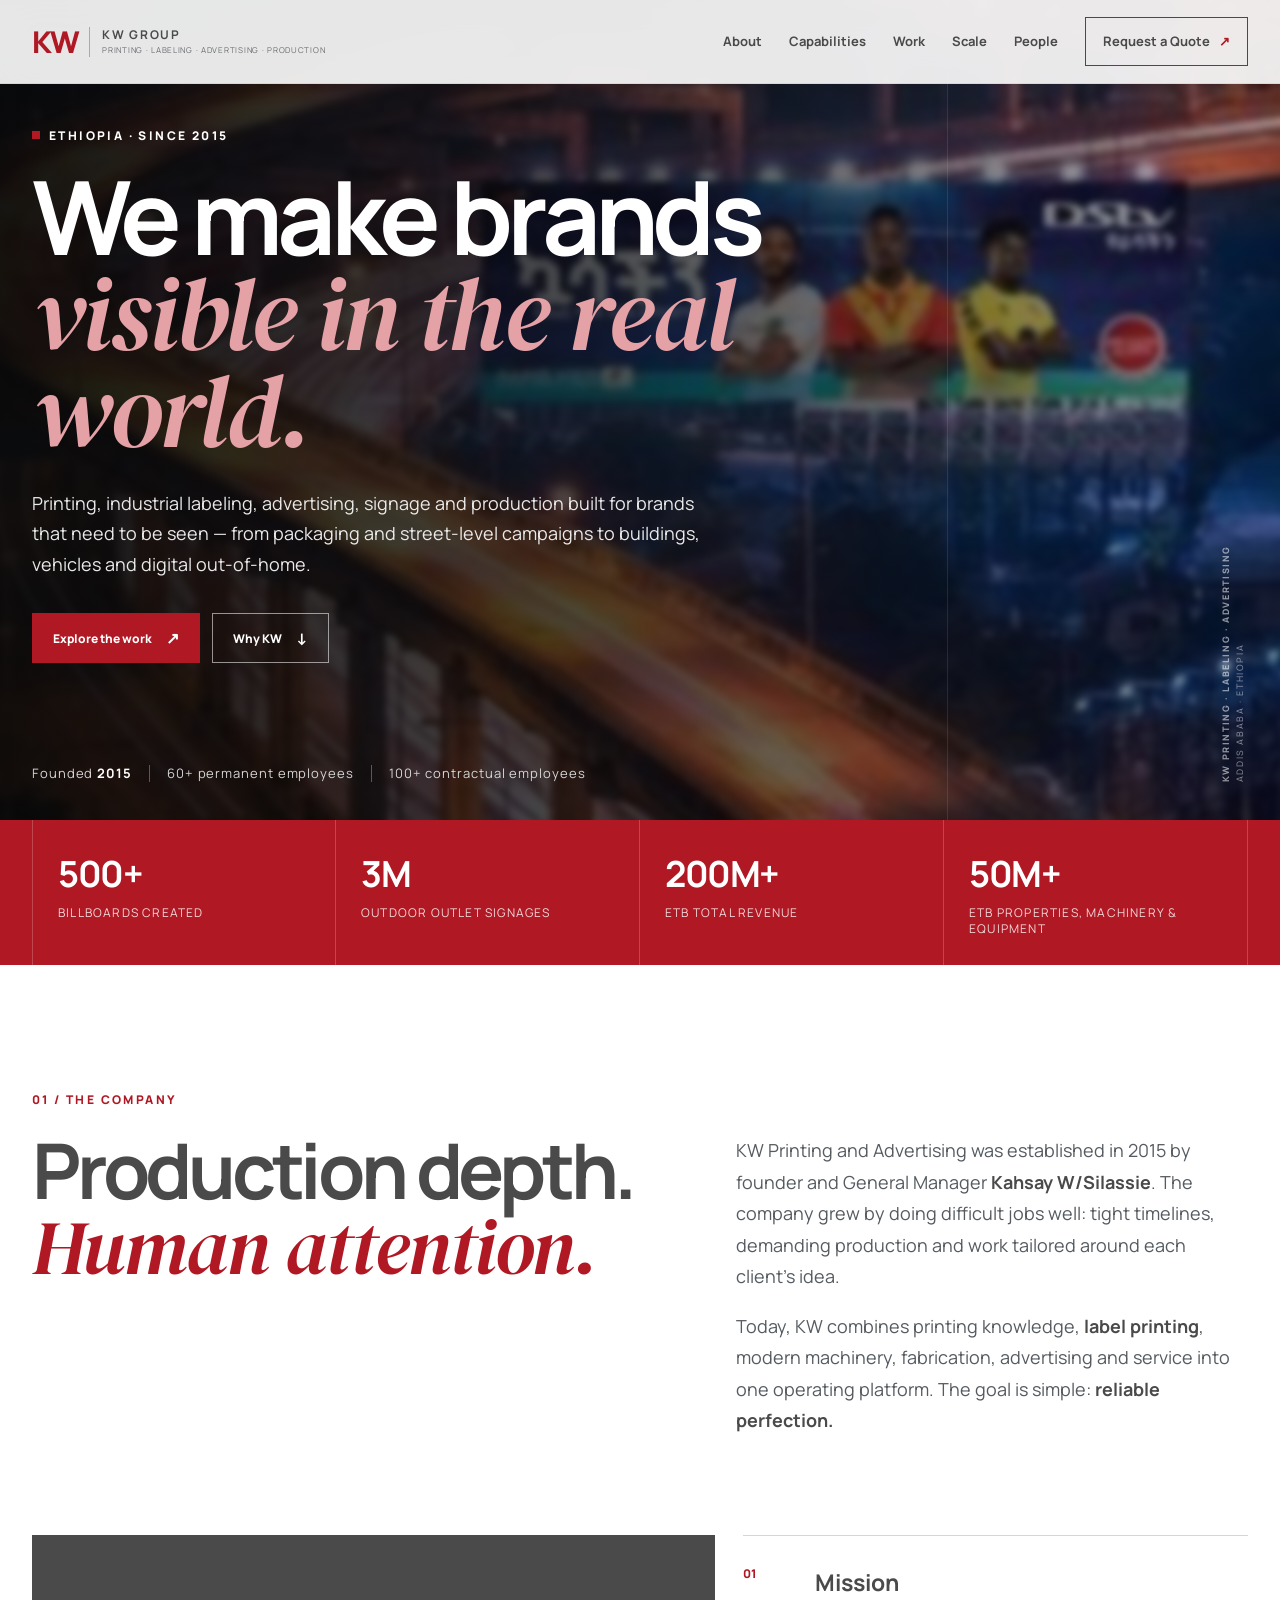
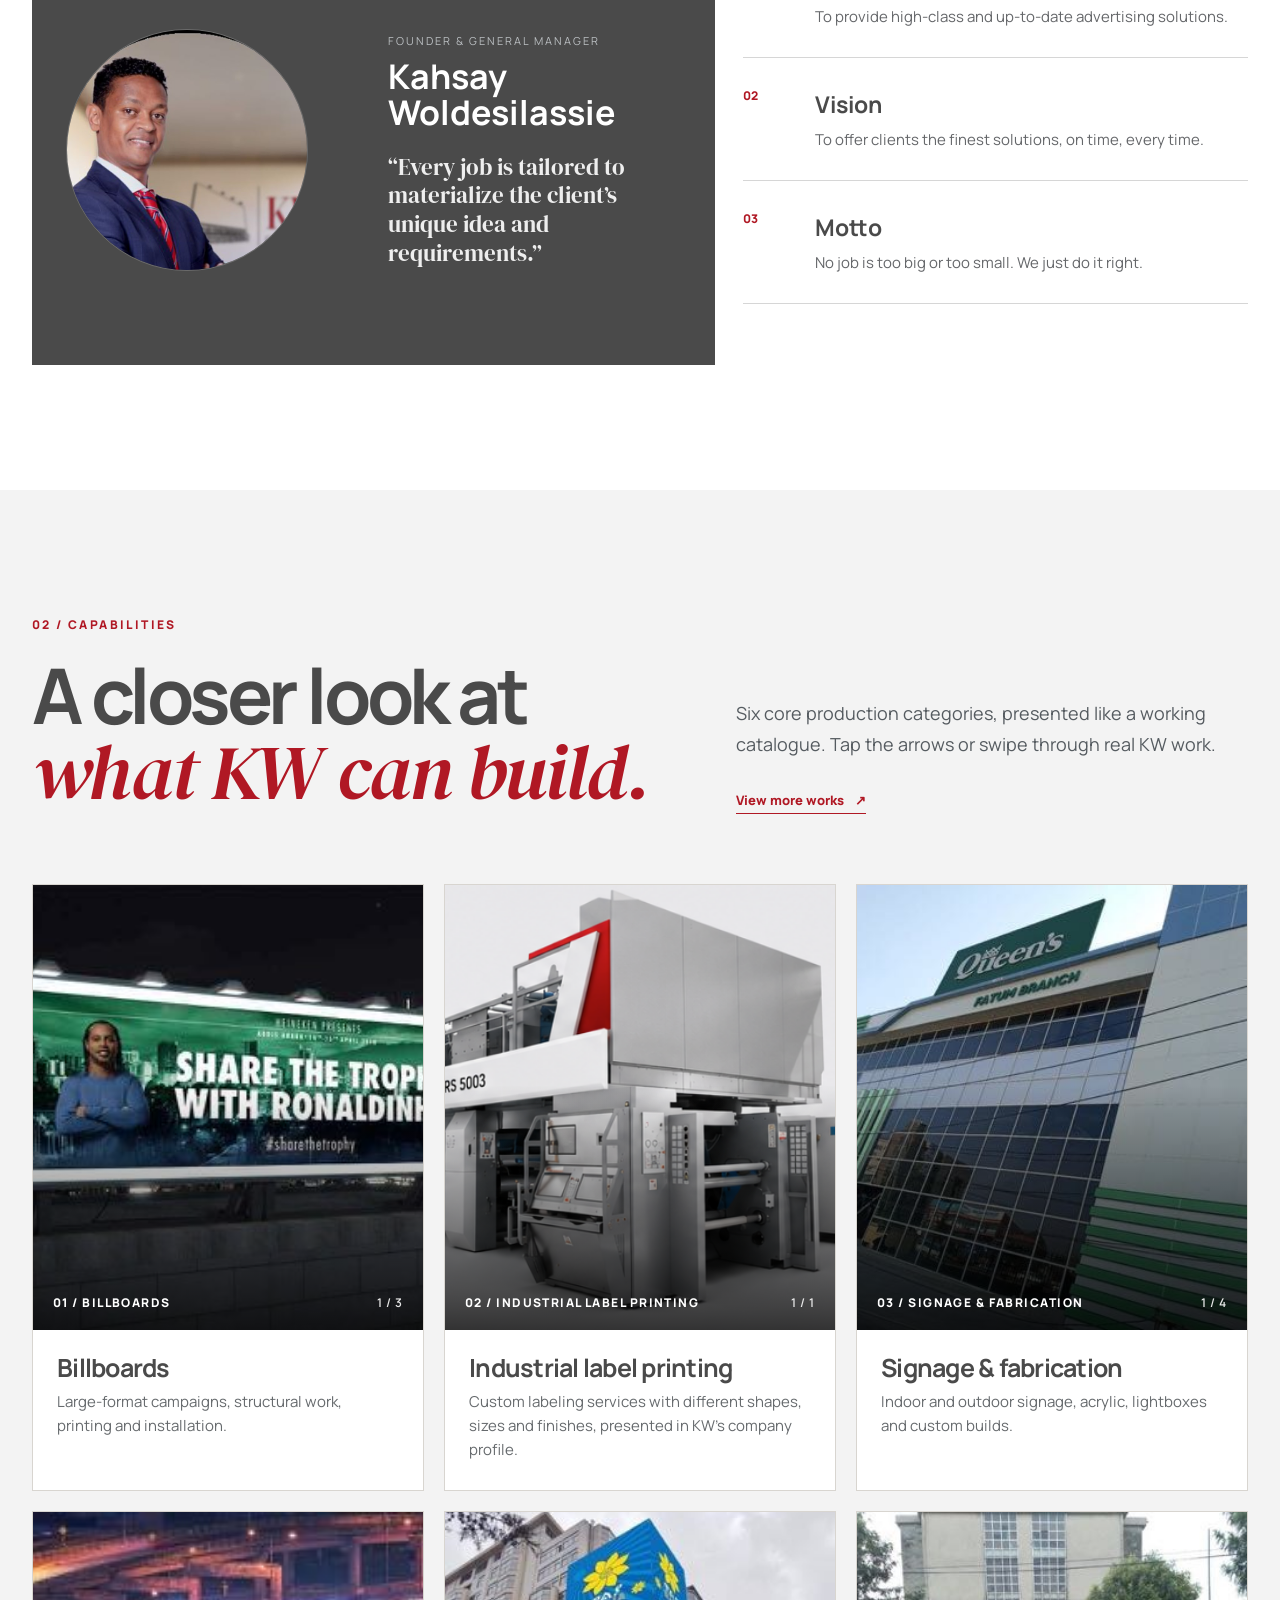
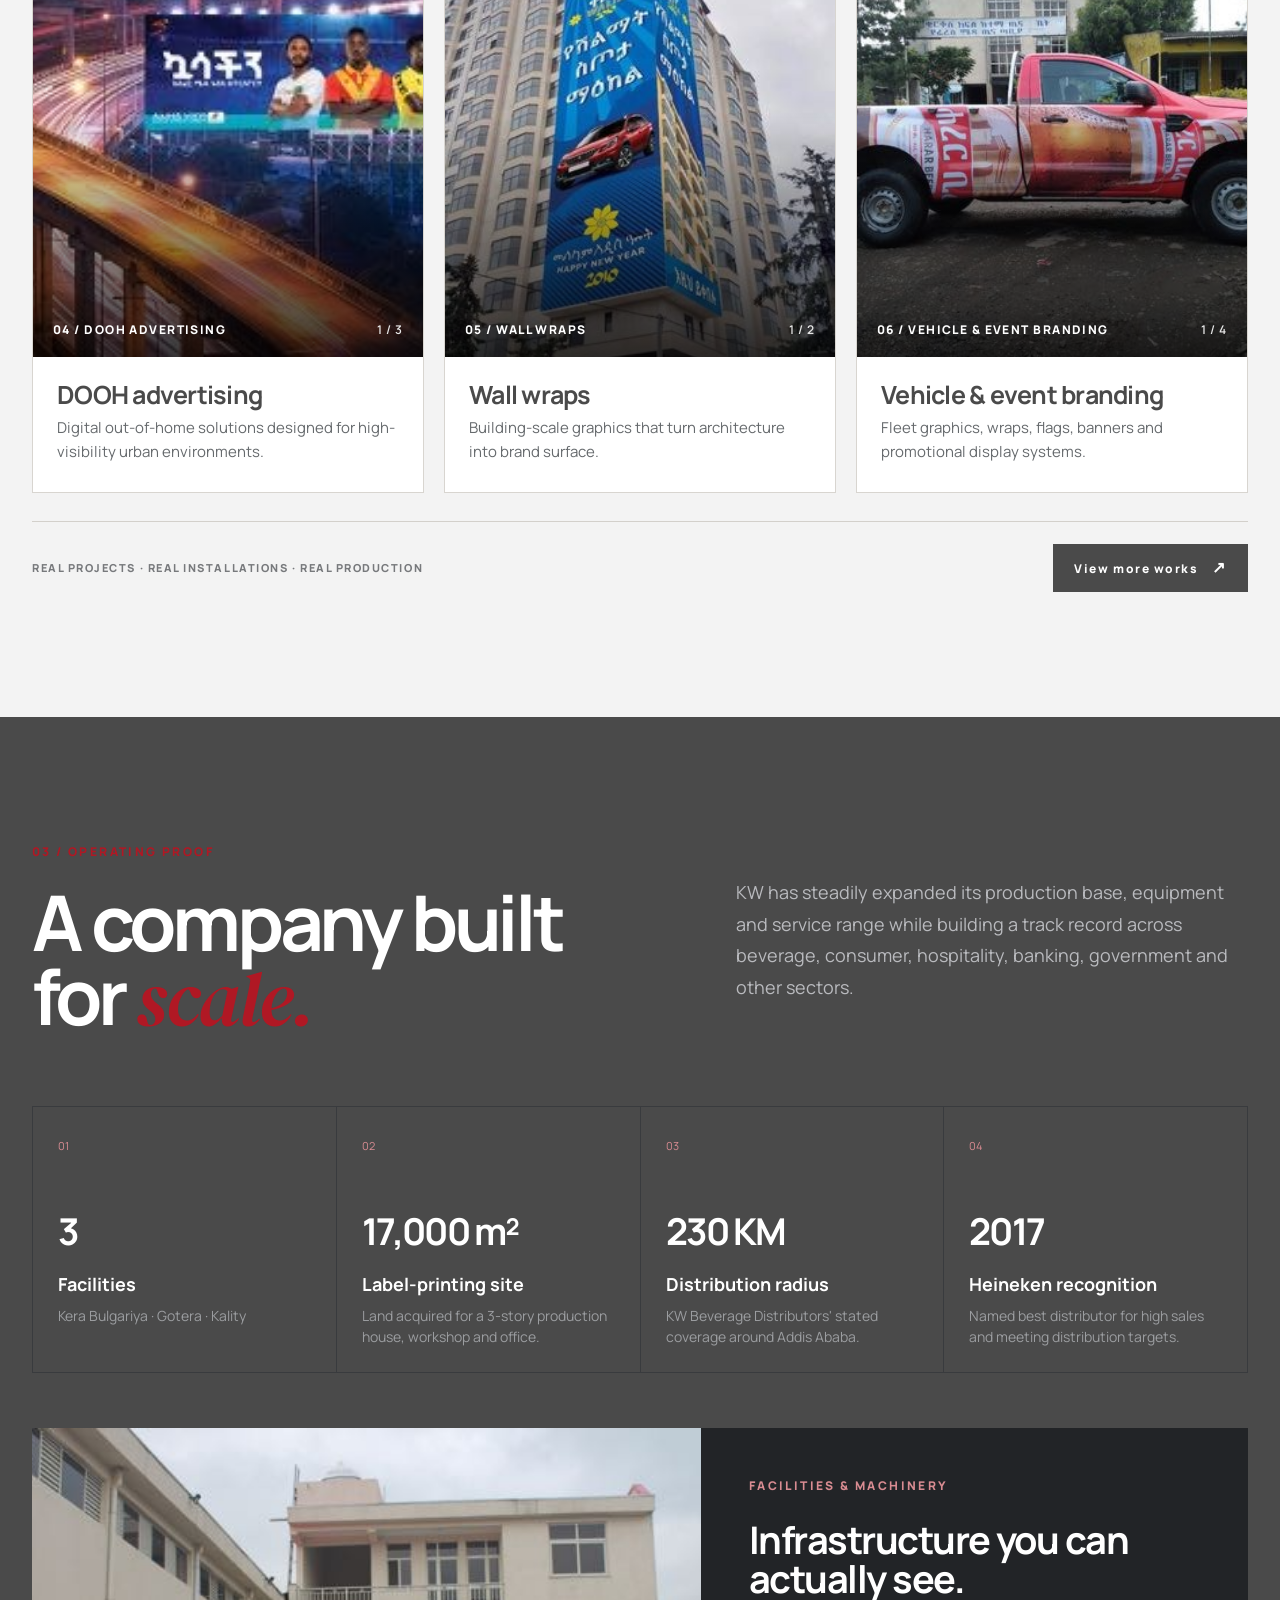
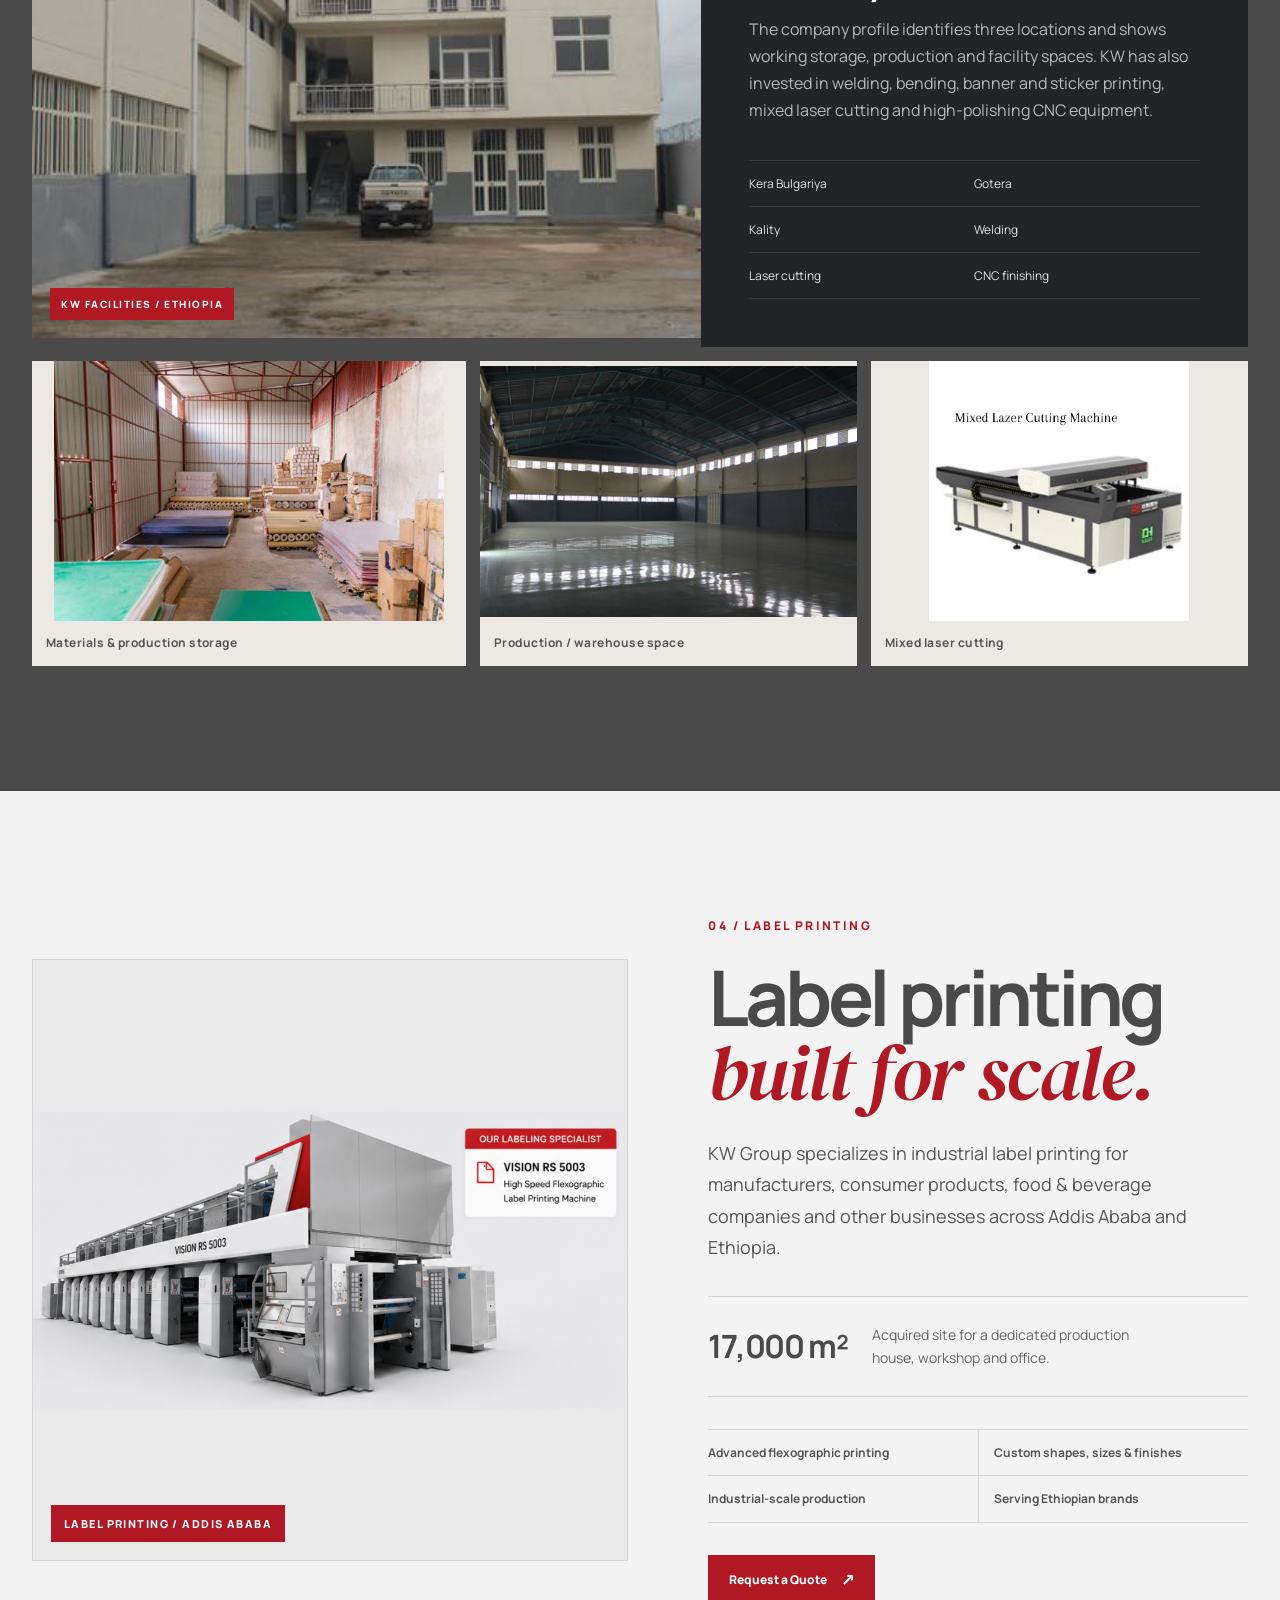
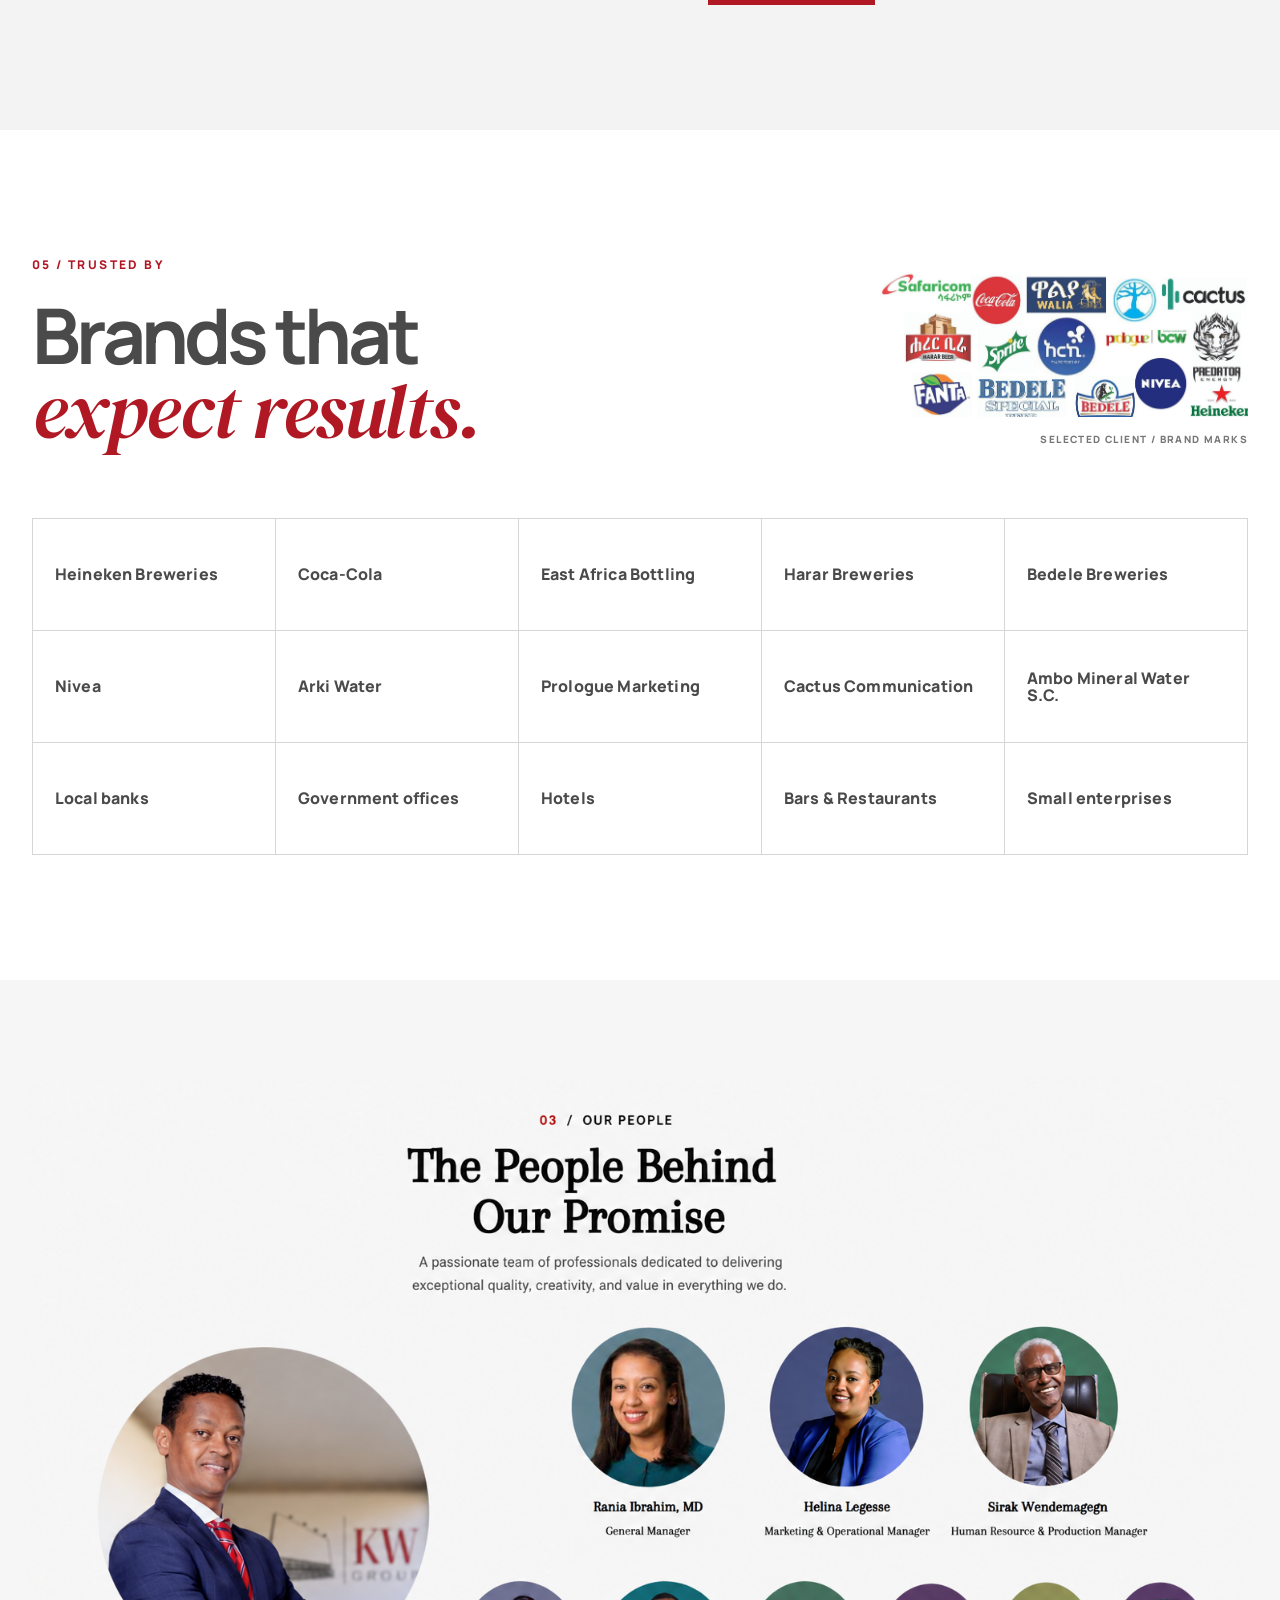
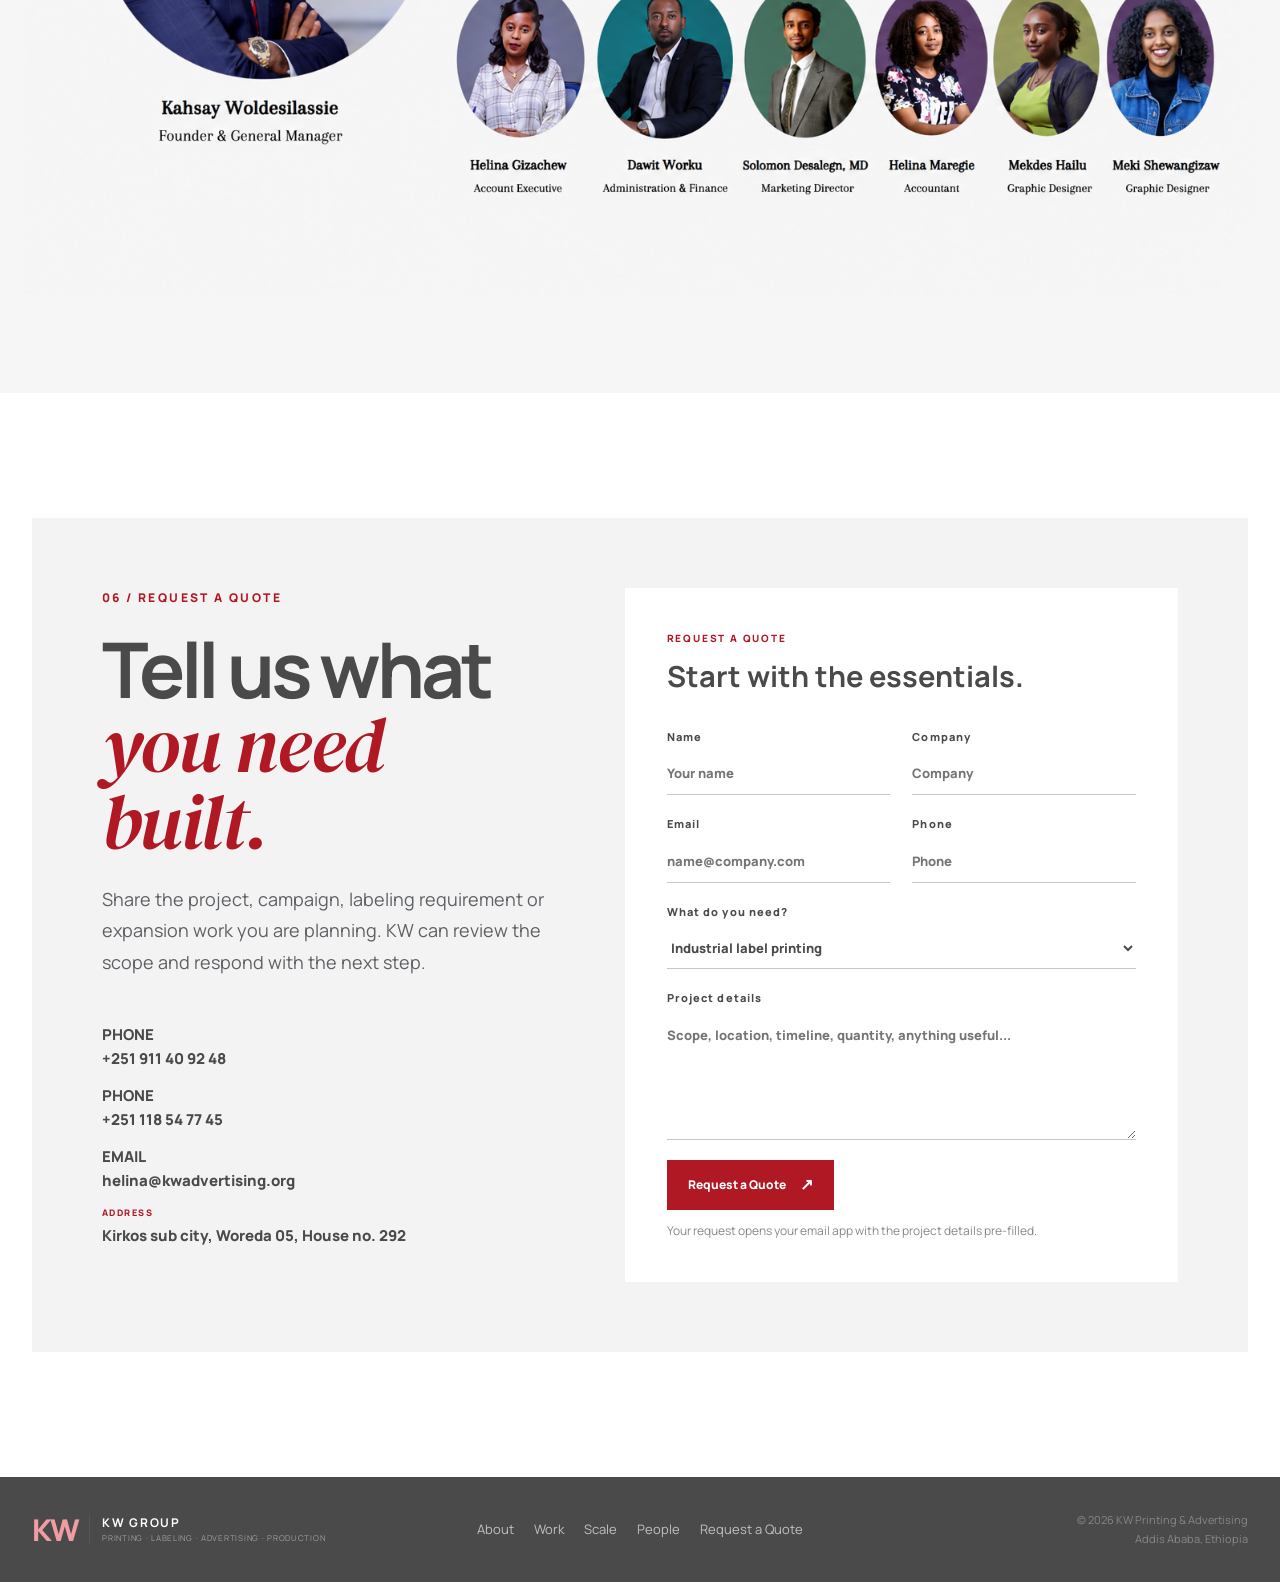
==== commit 8425ec4a: "17,000" ====
--- a/index.html
+++ b/index.html
@@ -38,7 +38,7 @@
 </div></section>
 <section class="section proof" id="scale"><div class="container">
   <div class="proof-top"><div><p class="eyebrow">03 / OPERATING PROOF</p><h2>A company built<br>for <em>scale.</em></h2></div><p class="proof-lead">KW has steadily expanded its production base, equipment and service range while building a track record across beverage, consumer, hospitality, banking, government and other sectors.</p></div>
-  <div class="proof-grid"><article class="proof-card"><span>01</span><strong>3</strong><h3>Facilities</h3><p>Kera Bulgariya · Gotera · Kality</p></article><article class="proof-card"><span>02</span><strong>1,500 m²</strong><h3>Label-printing site</h3><p>Land acquired for a 3-story production house, workshop and office.</p></article><article class="proof-card"><span>03</span><strong>230 KM</strong><h3>Distribution radius</h3><p>KW Beverage Distributors' stated coverage around Addis Ababa.</p></article><article class="proof-card"><span>04</span><strong>2017</strong><h3>Heineken recognition</h3><p>Named best distributor for high sales and meeting distribution targets.</p></article></div>
+  <div class="proof-grid"><article class="proof-card"><span>01</span><strong>3</strong><h3>Facilities</h3><p>Kera Bulgariya · Gotera · Kality</p></article><article class="proof-card"><span>02</span><strong>17,000 m²</strong><h3>Label-printing site</h3><p>Land acquired for a 3-story production house, workshop and office.</p></article><article class="proof-card"><span>03</span><strong>230 KM</strong><h3>Distribution radius</h3><p>KW Beverage Distributors' stated coverage around Addis Ababa.</p></article><article class="proof-card"><span>04</span><strong>2017</strong><h3>Heineken recognition</h3><p>Named best distributor for high sales and meeting distribution targets.</p></article></div>
   <div class="facility-showcase"><div class="facility-main"><img src="assets/images/source_clean/facility-building.jpg" alt="KW facility building"><div class="image-label">KW FACILITIES / ETHIOPIA</div></div><div class="facility-copy"><p class="eyebrow">FACILITIES & MACHINERY</p><h3>Infrastructure you can actually see.</h3><p>The company profile identifies three locations and shows working storage, production and facility spaces. KW has also invested in welding, bending, banner and sticker printing, mixed laser cutting and high-polishing CNC equipment.</p><div class="machine-list"><span>Kera Bulgariya</span><span>Gotera</span><span>Kality</span><span>Welding</span><span>Laser cutting</span><span>CNC finishing</span></div></div></div>
   <div class="facility-gallery"><figure><img src="assets/images/source_clean/facility-materials.jpg" alt="KW facility materials and production storage"><figcaption>Materials & production storage</figcaption></figure><figure><img src="assets/images/source_clean/facility-warehouse.jpg" alt="KW production warehouse interior"><figcaption>Production / warehouse space</figcaption></figure><figure><img src="assets/images/facilities/machine-5.jpg" alt="KW mixed laser cutting machine"><figcaption>Mixed laser cutting</figcaption></figure></div>
 </div></section>
@@ -60,7 +60,7 @@
       </p>
 
       <div class="label-proof">
-        <strong>1,500 m²</strong>
+        <strong>17,000 m²</strong>
         <span>Acquired site for a dedicated production house, workshop and office.</span>
       </div>
 
@@ -77,7 +77,7 @@
     </div>
   </div>
 </section>
-<!--<section class="section label-feature"><div class="container label-feature-grid"><div class="label-image"><img src="assets/images/source_clean/label-printing.jpg" alt="Label printing production shown in KW company profile"><span>LABEL PRINTING / PRODUCTION</span></div><div class="label-copy"><p class="eyebrow">04 / LABEL PRINTING</p><h2>A major new<br><em>production lane.</em></h2><p>KW's company profile describes a state-of-the-art label printing facility in Ethiopia, designed to meet growing industry demand with custom shapes, sizes and finishes.</p><div class="label-proof"><strong>1,500 m²</strong><span>acquired site for the production house, workshop and office</span></div><a class="button button-red" href="#contact">Request a Quote <span>↗</span></a></div></div></section>-->
+<!--<section class="section label-feature"><div class="container label-feature-grid"><div class="label-image"><img src="assets/images/source_clean/label-printing.jpg" alt="Label printing production shown in KW company profile"><span>LABEL PRINTING / PRODUCTION</span></div><div class="label-copy"><p class="eyebrow">04 / LABEL PRINTING</p><h2>A major new<br><em>production lane.</em></h2><p>KW's company profile describes a state-of-the-art label printing facility in Ethiopia, designed to meet growing industry demand with custom shapes, sizes and finishes.</p><div class="label-proof"><strong>17,000 m²</strong><span>acquired site for the production house, workshop and office</span></div><a class="button button-red" href="#contact">Request a Quote <span>↗</span></a></div></div></section>-->
 <!--<section class="section expansion"><div class="container expansion-grid"><div class="expansion-image"><img src="assets/images/portfolio/wall-wrap-20-01.jpg" alt="Large-scale branded building installation"><span class="floating-tag">AFRO LEWI · ANGOLA</span></div><div class="expansion-copy"><p class="eyebrow">05 / REGIONAL EXPANSION</p><h2>From Addis<br>to <em>Angola.</em></h2><p>KW has expanded its services in Angola through its sister company, <b>Afro Lewi: Graphic Commerce & Industry.</b> That gives the story a second geography — and a platform for the next stage of growth.</p><div class="expansion-line"><span>ETHIOPIA</span><i>→</i><span>ANGOLA</span></div><a class="text-link" href="#contact">Request a Quote <span>↗</span></a></div></div></section>-->
 <section class="section clients"><div class="container"><div class="client-head"><div><p class="eyebrow">05 / TRUSTED BY</p><h2>Brands that<br><em>expect results.</em></h2></div><div class="client-head-logos"><img src="assets/images/source/client-logos.jpg" alt="Selected client logos reproduced from KW company profile"><span>SELECTED CLIENT / BRAND MARKS</span></div></div><div class="client-grid"><span>Heineken Breweries</span><span>Coca-Cola</span><span>East Africa Bottling</span><span>Harar Breweries</span><span>Bedele Breweries</span><span>Nivea</span><span>Arki Water</span><span>Prologue Marketing</span><span>Cactus Communication</span><span>Ambo Mineral Water S.C.</span><span>Local banks</span><span>Government offices</span><span>Hotels</span><span>Bars & Restaurants</span><span>Small enterprises</span></div></div></section>
 <section class="section team team-exact" id="team"><div class="container"><div class="team-exact-frame"><img src="assets/images/our-people-exact.png" alt="Our People Behind Our Promise — Kahsay Woldesilassie, Rania Ibrahim, Helina Legesse, Sirak Wendemagegn, Helina Gizachew, Dawit Worku, Solomon Desalegn, Helina Maregie, Mekdes Hailu and Meki Shewangizaw with their roles." loading="lazy"></div><div class="sr-only"><h2>Our People Behind Our Promise</h2><p>A passionate team of professionals dedicated to delivering exceptional quality, creativity, and value in everything we do.</p><ul><li>Kahsay Woldesilassie — Founder &amp; General Manager</li><li>Rania Ibrahim, MD — General Manager</li><li>Helina Legesse — Marketing &amp; Operational Manager</li><li>Sirak Wendemagegn — Human Resource &amp; Production Manager</li><li>Helina Gizachew — Account Executive</li><li>Dawit Worku — Administration &amp; Finance</li><li>Solomon Desalegn, MD — Marketing Director</li><li>Helina Maregie — Accountant</li><li>Mekdes Hailu — Graphic Designer</li><li>Meki Shewangizaw — Graphic Designer</li></ul></div></div></section>
--- a/styles.css
+++ b/styles.css
@@ -1,4 +1,4 @@
-:root{--red:#b01824;--red-dark:#850f18;--ink:#121314;--ink-2:#1b1d20;--paper:#f5f3f0;--paper-2:#ece9e5;--white:#fff;--muted:#73757a;--line:#d9d6d1;--serif:'DM Serif Display',Georgia,serif;--sans:'Manrope',Arial,sans-serif;--max:1240px;--ease:cubic-bezier(.2,.75,.25,1)}*{box-sizing:border-box}html{scroll-behavior:smooth}body{margin:0;color:var(--ink);font-family:var(--sans);background:#fff;line-height:1.6;-webkit-font-smoothing:antialiased}body.lock{overflow:hidden}a{text-decoration:none;color:inherit}button,input,textarea,select{font:inherit}img{display:block;width:100%;max-width:100%}.container{width:min(var(--max),calc(100% - 64px));margin:auto}.skip{position:fixed;left:12px;top:12px;background:#fff;color:#111;padding:10px 14px;z-index:1000;transform:translateY(-150%)}.skip:focus{transform:none}.header{position:fixed;z-index:100;inset:0 0 auto;height:84px;background:rgba(255,255,255,.9);backdrop-filter:blur(18px);border-bottom:1px solid rgba(18,19,20,.08);transition:.3s}.header.scrolled{box-shadow:0 12px 40px rgba(0,0,0,.07)}.header-inner{height:100%;display:flex;align-items:center;justify-content:space-between}.brand{display:flex;align-items:center;gap:12px}.brand-mark{font-size:30px;font-weight:800;letter-spacing:-.08em;color:var(--red);padding-right:12px;border-right:1px solid #aaa;line-height:1}.brand-word{display:flex;flex-direction:column;line-height:1.05;gap:5px}.brand-word b{font-size:11px;letter-spacing:.14em}.brand-word small{font-size:7px;letter-spacing:.11em;color:#6b6d70}.nav{display:flex;align-items:center;gap:27px;font-size:12px;font-weight:700}.nav a{transition:.2s}.nav a:hover{color:var(--red)}.nav-cta{border:1px solid var(--ink);padding:12px 15px}.nav-cta span{color:var(--red);margin-left:6px}.menu-toggle{display:none;border:0;background:transparent;width:40px;height:40px;position:relative}.menu-toggle span{position:absolute;width:23px;height:2px;background:var(--ink);left:8px;transition:.25s}.menu-toggle span:first-child{top:15px}.menu-toggle span:last-child{top:23px}.menu-toggle.open span:first-child{transform:translateY(4px) rotate(45deg)}.menu-toggle.open span:last-child{transform:translateY(-4px) rotate(-45deg)}
+:root{--red:#b01824;--red-dark:#850f18;--ink:#4a4a4a;--ink-2:#555555;--paper:#f5f3f0;--paper-2:#ece9e5;--white:#fff;--muted:#666666;--line:#d9d6d1;--serif:'DM Serif Display',Georgia,serif;--sans:'Manrope',Arial,sans-serif;--max:1240px;--ease:cubic-bezier(.2,.75,.25,1)}*{box-sizing:border-box}html{scroll-behavior:smooth}body{margin:0;color:var(--ink);font-family:var(--sans);background:#fff;line-height:1.6;-webkit-font-smoothing:antialiased}body.lock{overflow:hidden}a{text-decoration:none;color:inherit}button,input,textarea,select{font:inherit}img{display:block;width:100%;max-width:100%}.container{width:min(var(--max),calc(100% - 64px));margin:auto}.skip{position:fixed;left:12px;top:12px;background:#fff;color:#111;padding:10px 14px;z-index:1000;transform:translateY(-150%)}.skip:focus{transform:none}.header{position:fixed;z-index:100;inset:0 0 auto;height:84px;background:rgba(255,255,255,.9);backdrop-filter:blur(18px);border-bottom:1px solid rgba(18,19,20,.08);transition:.3s}.header.scrolled{box-shadow:0 12px 40px rgba(0,0,0,.07)}.header-inner{height:100%;display:flex;align-items:center;justify-content:space-between}.brand{display:flex;align-items:center;gap:12px}.brand-mark{font-size:30px;font-weight:800;letter-spacing:-.08em;color:var(--red);padding-right:12px;border-right:1px solid #aaa;line-height:1}.brand-word{display:flex;flex-direction:column;line-height:1.05;gap:5px}.brand-word b{font-size:11px;letter-spacing:.14em}.brand-word small{font-size:7px;letter-spacing:.11em;color:#6b6d70}.nav{display:flex;align-items:center;gap:27px;font-size:12px;font-weight:700}.nav a{transition:.2s}.nav a:hover{color:var(--red)}.nav-cta{border:1px solid var(--ink);padding:12px 15px}.nav-cta span{color:var(--red);margin-left:6px}.menu-toggle{display:none;border:0;background:transparent;width:40px;height:40px;position:relative}.menu-toggle span{position:absolute;width:23px;height:2px;background:var(--ink);left:8px;transition:.25s}.menu-toggle span:first-child{top:15px}.menu-toggle span:last-child{top:23px}.menu-toggle.open span:first-child{transform:translateY(4px) rotate(45deg)}.menu-toggle.open span:last-child{transform:translateY(-4px) rotate(-45deg)}
 .hero{min-height:820px;position:relative;color:#fff;display:flex;align-items:center;overflow:hidden;background:#111}.hero-media,.hero-shade,.hero-lines{position:absolute;inset:0}.hero-media img{height:100%;object-fit:cover;object-position:center}.hero-shade{background:linear-gradient(90deg,rgba(7,8,9,.9) 0%,rgba(7,8,9,.65) 45%,rgba(7,8,9,.22) 100%)}.hero-lines{opacity:.2;background:linear-gradient(90deg,transparent 0 74%,rgba(255,255,255,.5) 74% 74.1%,transparent 74.1%)}.hero-content{position:relative;padding-top:90px}.hero-kicker,.eyebrow{font-size:10px;font-weight:800;letter-spacing:.2em}.hero-kicker{display:flex;align-items:center;gap:9px;margin-bottom:24px}.red-dot{width:8px;height:8px;background:var(--red);display:inline-block}.hero h1{font-size:clamp(58px,8vw,112px);letter-spacing:-.055em;line-height:.92;max-width:940px;margin:0}.hero h1 em,.section h2 em{font-family:var(--serif);font-weight:400;color:#e4a1a6;letter-spacing:-.02em}.hero-copy{max-width:650px;font-size:17px;color:#e9e9e9;margin:30px 0 0;line-height:1.7}.hero-actions{display:flex;gap:12px;margin-top:34px}.button{display:inline-flex;align-items:center;justify-content:center;gap:14px;min-height:50px;padding:0 20px;border:1px solid transparent;font-size:12px;font-weight:800;cursor:pointer}.button span{font-size:16px}.button-red{background:var(--red);color:#fff}.button-red:hover{background:var(--red-dark)}.button-line{border-color:rgba(255,255,255,.55);color:#fff}.button-line:hover{border-color:#fff;background:rgba(255,255,255,.08)}.hero-proof{display:flex;align-items:center;gap:17px;margin-top:100px;font-size:10px;letter-spacing:.07em;color:#d5d5d5}.hero-proof b{color:#fff}.hero-proof i{width:1px;height:17px;background:rgba(255,255,255,.3)}.hero-side-note{position:absolute;right:32px;bottom:38px;writing-mode:vertical-rl;transform:rotate(180deg);font-size:9px;letter-spacing:.18em;font-weight:800;opacity:.55}.hero-side-note span{font-weight:500;opacity:.8}.trust-strip{background:var(--red);color:#fff}.trust-grid{display:grid;grid-template-columns:repeat(4,1fr)}.trust-grid>div{padding:25px 25px 27px;border-right:1px solid rgba(255,255,255,.2)}.trust-grid>div:first-child{border-left:1px solid rgba(255,255,255,.2)}.trust-grid strong{display:block;font-size:32px;letter-spacing:-.04em}.trust-grid span{display:block;font-size:9px;text-transform:uppercase;letter-spacing:.1em;color:#f1d7d9;line-height:1.4;margin-top:2px}
 .section{padding:125px 0}.section-intro,.work-head,.proof-top,.team-head,.client-head{display:grid;grid-template-columns:1fr .82fr;gap:100px;align-items:start}.eyebrow{color:var(--red);margin:0 0 24px}.section h2{font-size:clamp(48px,6vw,82px);line-height:.96;letter-spacing:-.055em;margin:0}.section h2 em{color:var(--red)}.intro-copy,.section-lead,.work-copy,.proof-lead,.team-head>p,.client-head>p{font-size:16px;color:#555b60;line-height:1.75;max-width:570px;margin:0}.intro-copy p:first-child{margin-top:45px}.intro-copy b{color:var(--ink)}.about{background:#fff}.about-grid{display:grid;grid-template-columns:1.15fr .85fr;gap:28px;margin-top:80px}.founder-card{background:var(--ink);color:#fff;display:grid;grid-template-columns:.9fr 1.1fr;min-height:410px}.portrait-wrap{min-height:100%;overflow:hidden;background:#26292d;display:flex;align-items:center;justify-content:center}.portrait-wrap img{height:100%;object-fit:cover;object-position:center top}.founder-meta{padding:48px 42px;display:flex;flex-direction:column;justify-content:flex-end}.founder-meta>span{font-size:9px;letter-spacing:.18em;color:#b9bdc0}.founder-meta h3{font-size:30px;line-height:1.05;margin:10px 0 22px}.founder-meta p{font-family:var(--serif);font-size:22px;line-height:1.25;color:#eee;margin:0}.principles{border-top:1px solid var(--line)}.principle{display:grid;grid-template-columns:52px 1fr;gap:20px;padding:28px 0;border-bottom:1px solid var(--line)}.principle>span{font-size:11px;color:var(--red);font-weight:800}.principle h3{font-size:22px;margin:0 0 5px}.principle p{margin:0;color:#65676a;font-size:13px;line-height:1.6}
 .capabilities{background:var(--paper)}.capability-grid{display:grid;grid-template-columns:repeat(4,1fr);margin-top:70px;border-top:1px solid #d3d0cb;border-left:1px solid #d3d0cb}.cap-card{position:relative;min-height:260px;padding:29px 28px 32px;border-right:1px solid #d3d0cb;border-bottom:1px solid #d3d0cb;background:rgba(255,255,255,.3);transition:transform .3s var(--ease),background .3s}.cap-card:hover{background:#fff;transform:translateY(-4px)}.cap-card.cap-feature{background:#fff}.cap-card.cap-dark{background:var(--ink);color:#fff;border-color:#333}.cap-card.cap-dark p{color:#b8babe}.cap-no{font-size:10px;font-weight:800;color:var(--red)}.cap-card h3{font-size:27px;line-height:1.05;letter-spacing:-.035em;margin:55px 0 15px}.cap-card p{font-size:12px;color:#686a6d;line-height:1.6;max-width:245px}.cap-arrow{position:absolute;right:25px;bottom:23px;color:var(--red);font-size:20px}
@@ -159,3 +159,109 @@
 .sr-only{position:absolute!important;width:1px!important;height:1px!important;padding:0!important;margin:-1px!important;overflow:hidden!important;clip:rect(0,0,0,0)!important;white-space:nowrap!important;border:0!important;}
 @media(max-width:760px){.team-exact{padding-top:64px;padding-bottom:64px}.team-exact .container{width:100%;}.team-exact-frame{overflow:hidden}.team-exact-frame img{width:100%;height:auto;min-width:900px;max-width:none;transform:translateX(calc((100% - 900px)/2));}}
 @media(max-width:480px){.team-exact{padding-top:42px;padding-bottom:42px}.team-exact-frame img{min-width:780px;transform:translateX(calc((100% - 780px)/2));}}
+
+/* V3.4 new  labeling focus */
+:root{
+  --red:#b01824;
+  --red-dark:#850f18;
+  --ink:#4a4a4a;
+  --ink-2:#555555;
+  --paper:#f3f3f3;
+  --paper-2:#e9e9e9;
+  --white:#ffffff;
+  --muted:#666666;
+  --line:#d6d6d6;
+}
+
+body{
+  color:var(--ink);
+  background:var(--white);
+}
+
+.label-feature{
+  background:#f3f3f3;
+}
+
+.label-feature-grid{
+  gap:80px;
+}
+
+.label-image{
+  background:#e9e9e9;
+  border:1px solid #d6d6d6;
+}
+
+.label-image img{
+  height:600px;
+  object-fit:contain;
+  background:#e9e9e9;
+}
+
+.label-image span{
+  background:var(--red);
+}
+
+.label-copy h2{
+  color:var(--ink);
+}
+
+.label-copy>p:not(.eyebrow){
+  color:#555;
+}
+
+.label-proof{
+  border-color:#d2d2d2;
+}
+
+.label-proof span{
+  color:#666;
+}
+
+.label-points{
+  display:grid;
+  grid-template-columns:1fr 1fr;
+  margin:0 0 32px;
+  border-top:1px solid var(--line);
+}
+
+.label-points span{
+  padding:13px 0;
+  border-bottom:1px solid var(--line);
+  font-size:12px;
+  font-weight:700;
+  color:#555;
+}
+
+.label-points span:nth-child(odd){
+  padding-right:15px;
+}
+
+.label-points span:nth-child(even){
+  padding-left:15px;
+  border-left:1px solid var(--line);
+}
+
+@media(max-width:900px){
+  .label-feature-grid{
+    gap:45px;
+  }
+
+  .label-image img{
+    height:500px;
+  }
+}
+
+@media(max-width:560px){
+  .label-image img{
+    height:360px;
+  }
+
+  .label-points{
+    grid-template-columns:1fr;
+  }
+
+  .label-points span:nth-child(even){
+    padding-left:0;
+    border-left:0;
+  }
+}
